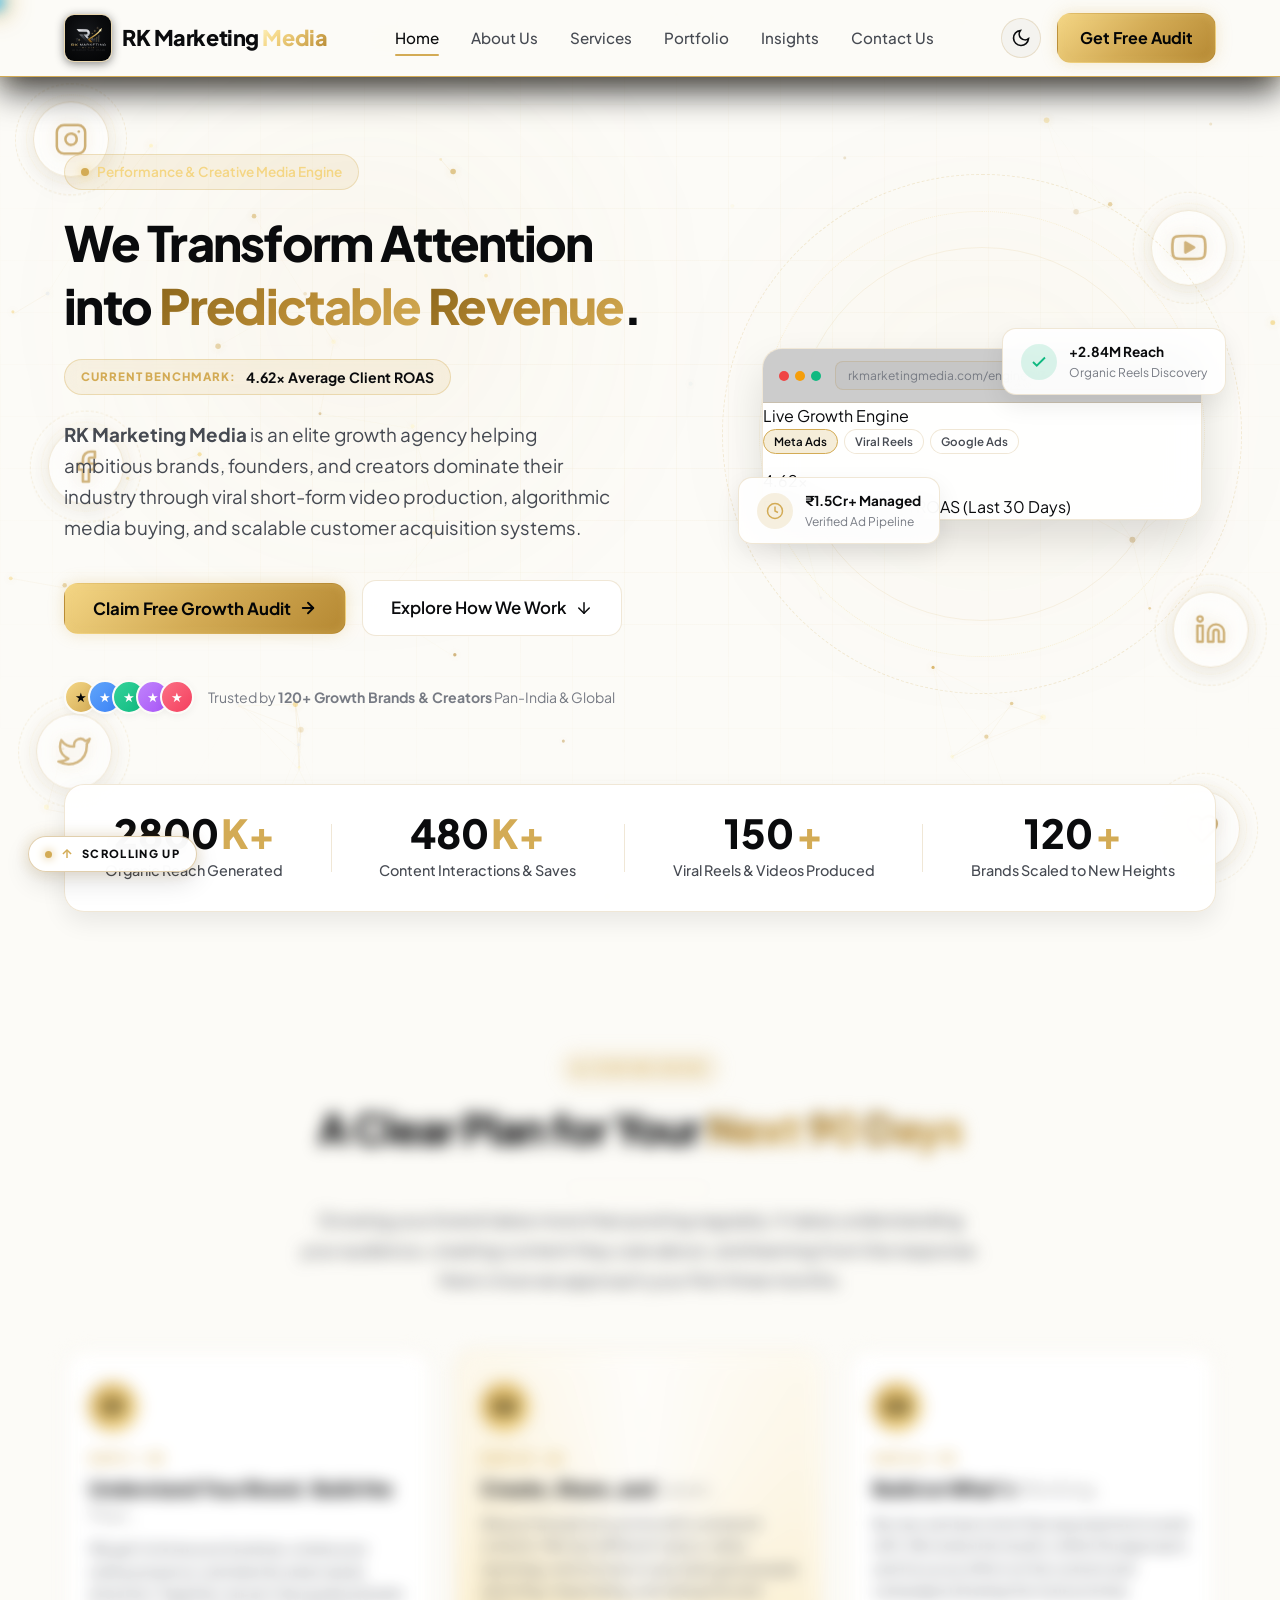
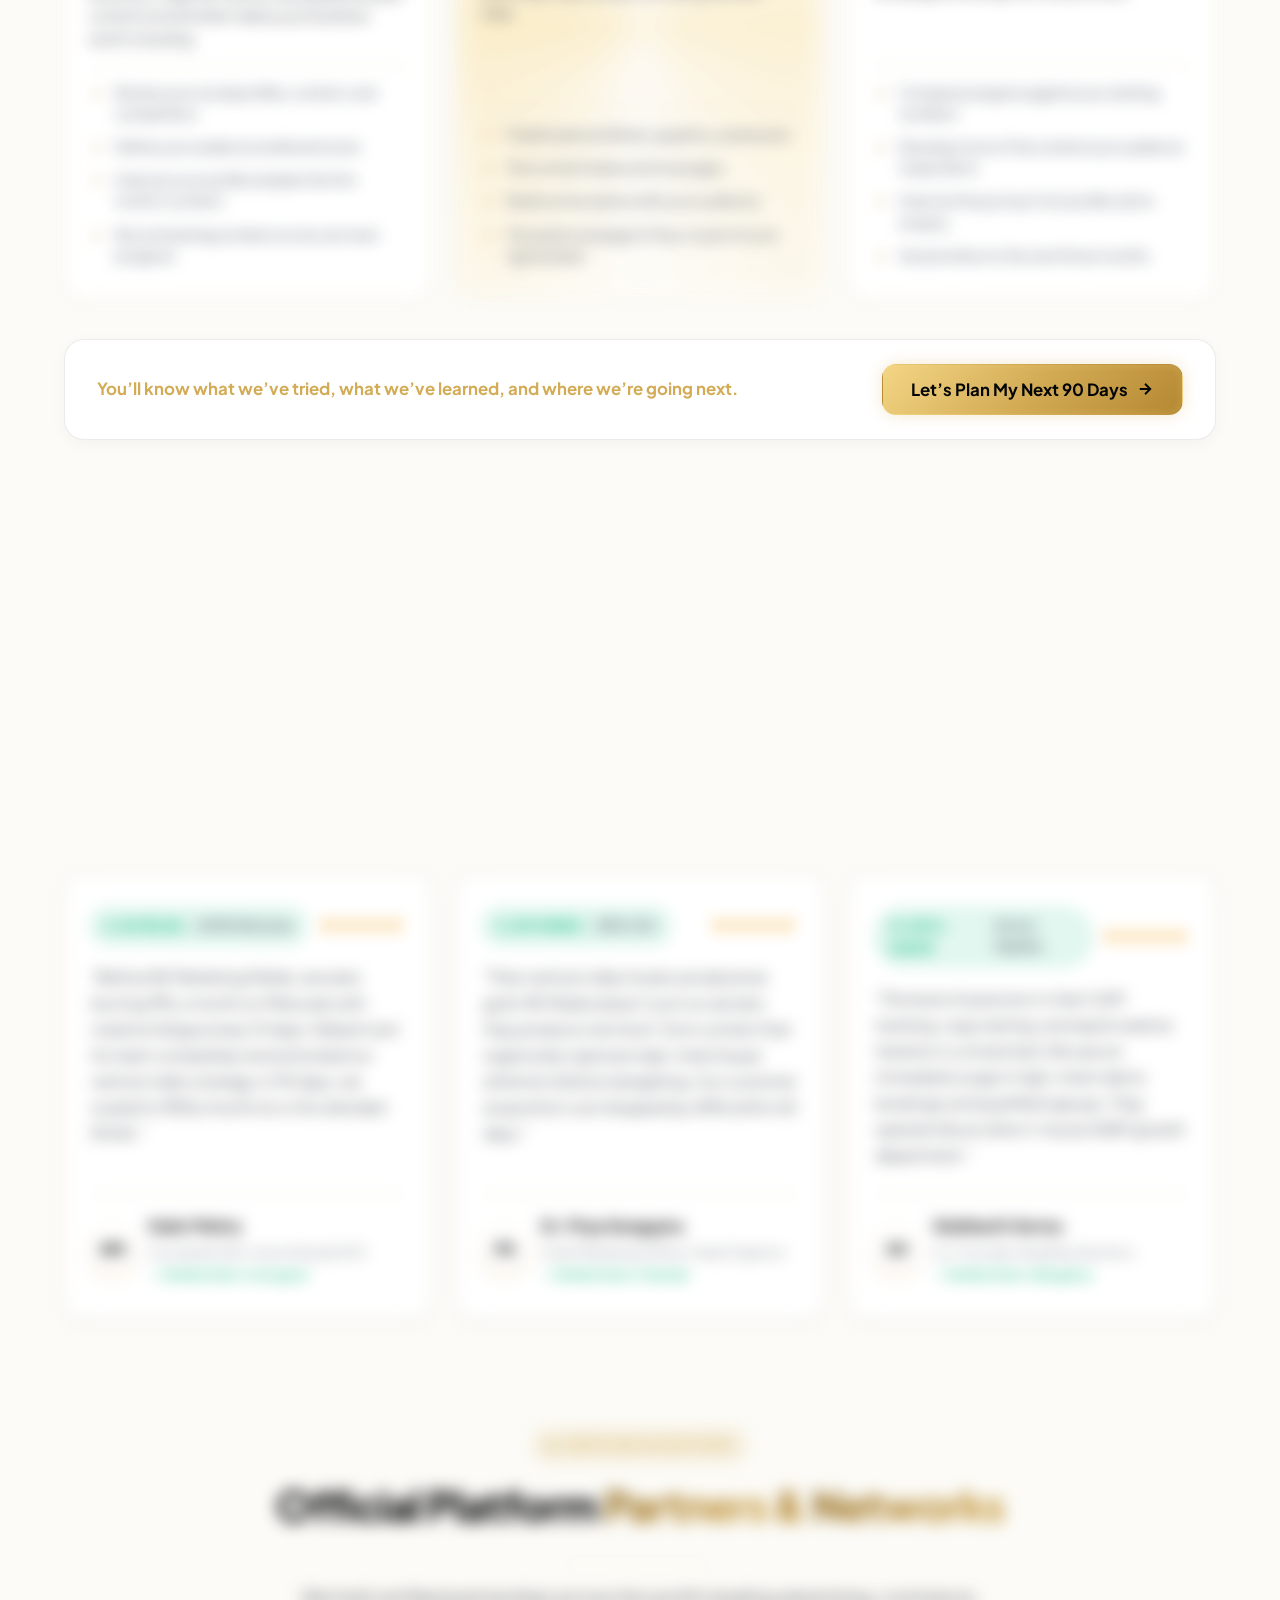
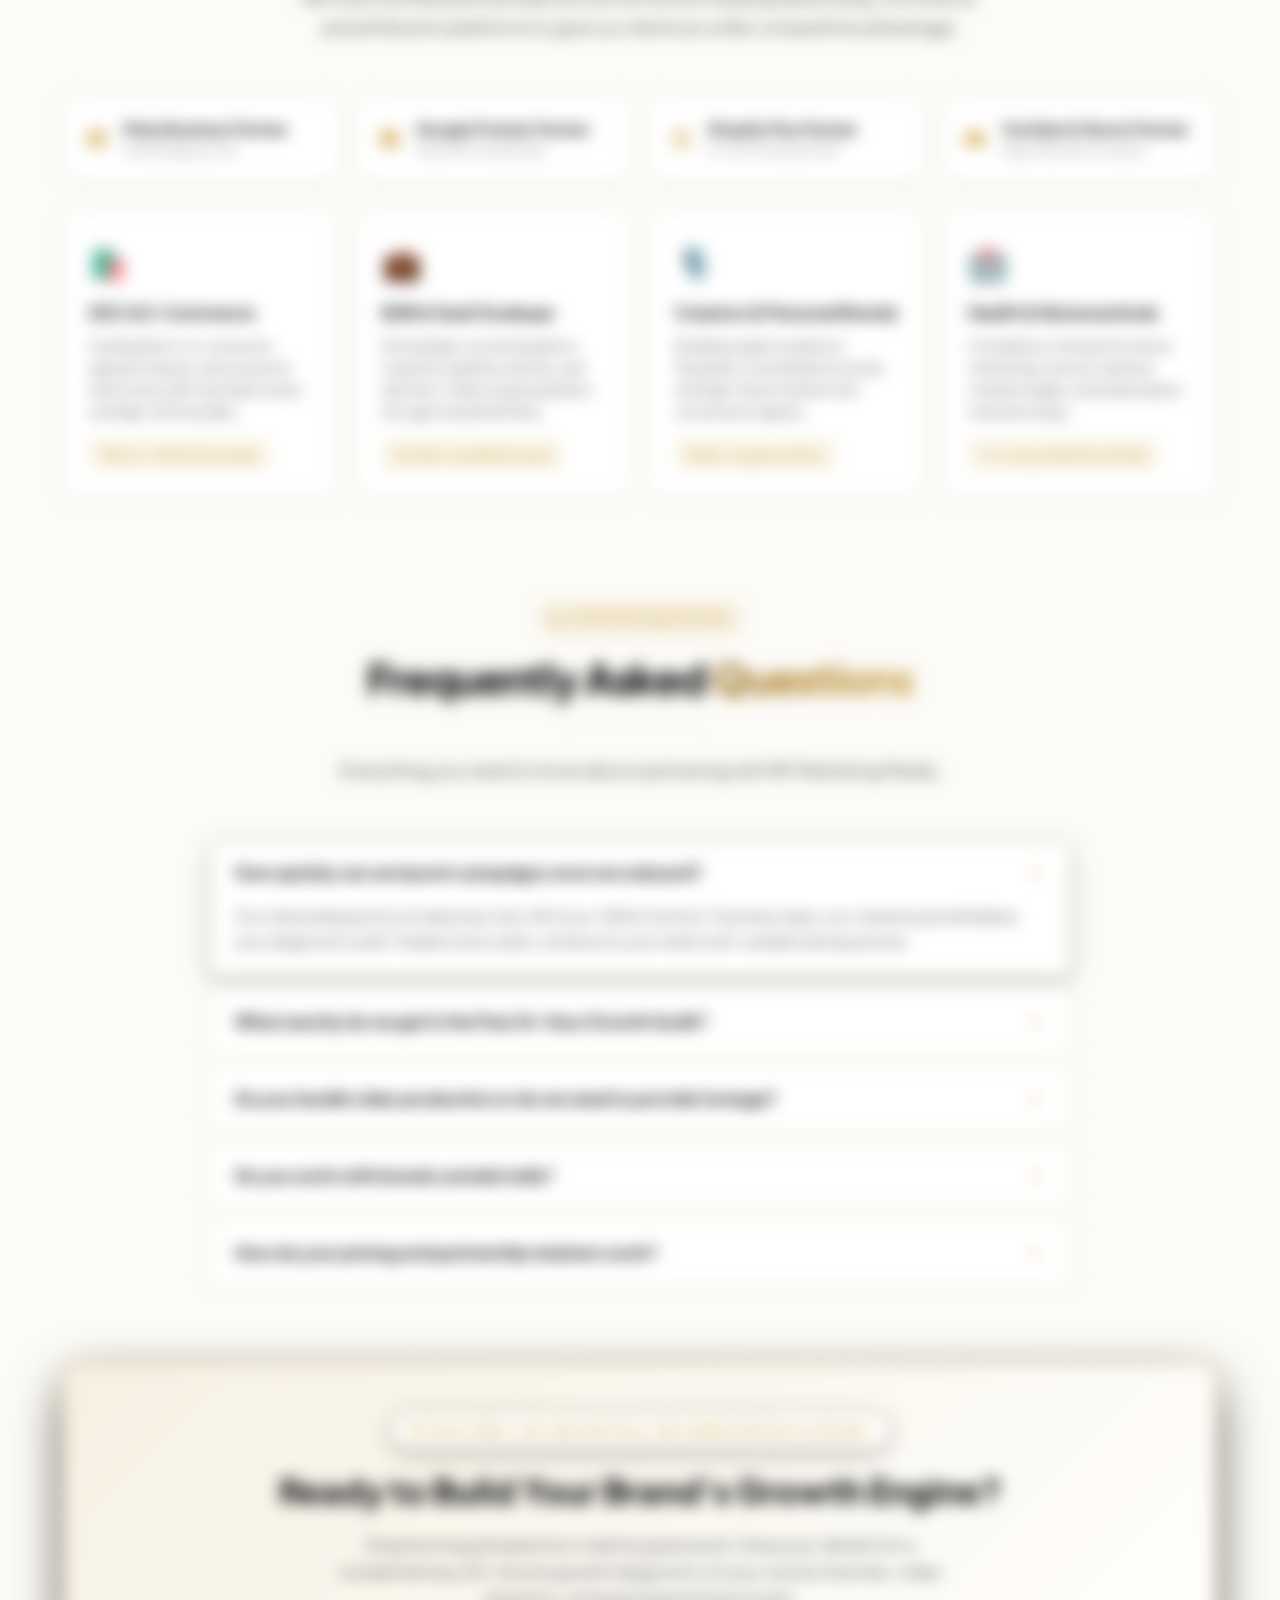
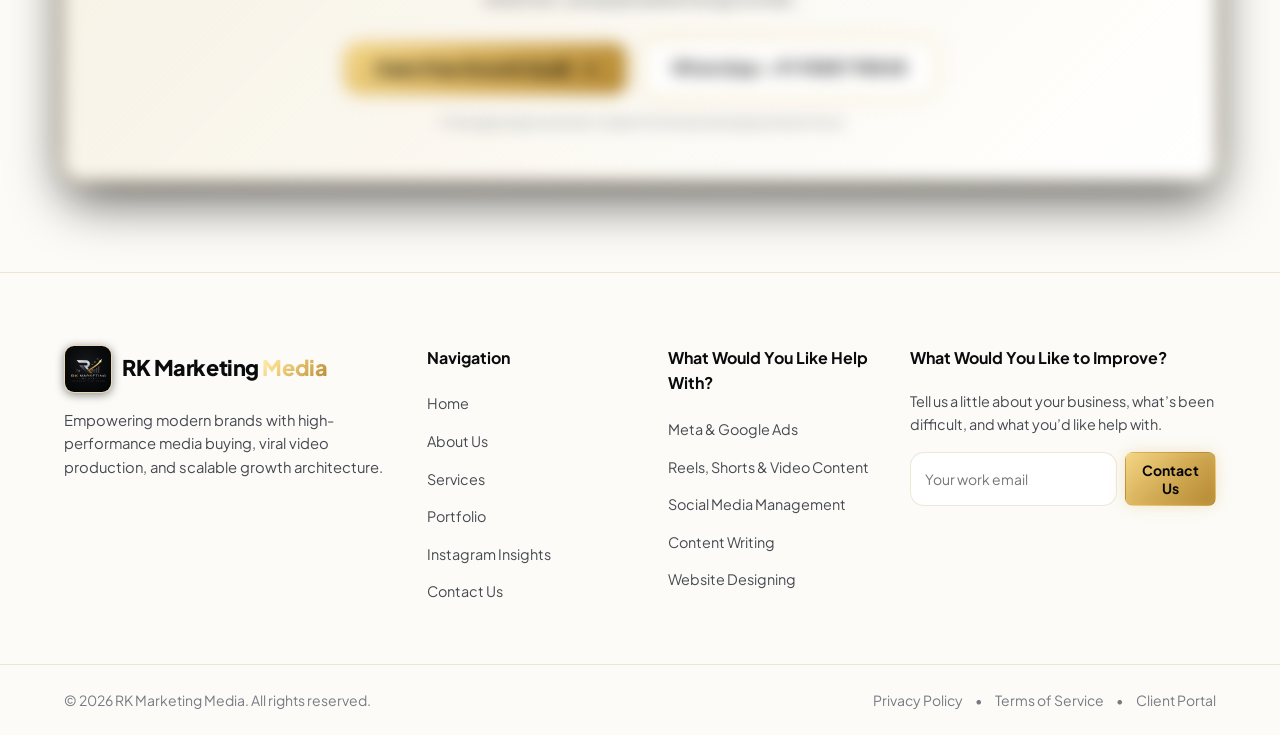
==== index.html @ 3017982d "feat(animations): integrate signature animation styles inspired by oryzo.ai (magnetic spotlight, hal" ====
<!DOCTYPE html>
<html lang="en" data-theme="dark">
<head>
  <meta charset="UTF-8">
  <meta name="viewport" content="width=device-width, initial-scale=1.0">
  <meta name="description" content="RK Marketing Media - Premier digital marketing and creative media agency specializing in performance marketing, viral short-form video production, content writing, and high-converting funnels.">
  <title>RK Marketing Media | Turning Attention into Scalable Business</title>
  <link rel="preconnect" href="https://fonts.googleapis.com">
  <link rel="preconnect" href="https://fonts.gstatic.com" crossorigin>
  <link href="https://fonts.googleapis.com/css2?family=Plus+Jakarta+Sans:wght@300;400;500;600;700;800;900&display=swap" rel="stylesheet">
  <link rel="stylesheet" href="styles.css?v=6.0">
</head>
<body>
  <!-- Interactive Futuristic Background Canvas -->
  <canvas id="futuristicBgCanvas" class="futuristic-bg-canvas" aria-hidden="true"></canvas>

  <!-- Futuristic Holographic Social Media Orbs (Float with Cursor Movement) -->
  <div class="floating-social-bg" id="floatingSocialBg" aria-hidden="true">
    <div class="futuristic-social-card card-instagram" title="Instagram">
      <div class="social-hud-ring"></div>
      <div class="social-icon-wrapper">
        <svg width="34" height="34" viewBox="0 0 24 24" fill="none" stroke="currentColor" stroke-width="1.8" stroke-linecap="round" stroke-linejoin="round">
          <rect x="2" y="2" width="20" height="20" rx="5" ry="5"></rect>
          <path d="M16 11.37A4 4 0 1 1 12.63 8 4 4 0 0 1 16 11.37z"></path>
          <line x1="17.5" y1="6.5" x2="17.51" y2="6.5"></line>
        </svg>
      </div>
    </div>
    <div class="futuristic-social-card card-youtube" title="YouTube">
      <div class="social-hud-ring"></div>
      <div class="social-icon-wrapper">
        <svg width="36" height="36" viewBox="0 0 24 24" fill="none" stroke="currentColor" stroke-width="1.8" stroke-linecap="round" stroke-linejoin="round">
          <path d="M22.54 6.42a2.78 2.78 0 0 0-1.94-2C18.88 4 12 4 12 4s-6.88 0-8.6.46a2.78 2.78 0 0 0-1.94 2A29 29 0 0 0 1 11.75a29 29 0 0 0 .46 5.33A2.78 2.78 0 0 0 3.4 19c1.72.46 8.6.46 8.6.46s6.88 0 8.6-.46a2.78 2.78 0 0 0 1.94-2 29 29 0 0 0 .46-5.25 29 29 0 0 0-.46-5.33z"></path>
          <polygon points="9.75 15.02 15.5 11.75 9.75 8.48 9.75 15.02" fill="currentColor"></polygon>
        </svg>
      </div>
    </div>
    <div class="futuristic-social-card card-linkedin" title="LinkedIn">
      <div class="social-hud-ring"></div>
      <div class="social-icon-wrapper">
        <svg width="32" height="32" viewBox="0 0 24 24" fill="none" stroke="currentColor" stroke-width="1.8" stroke-linecap="round" stroke-linejoin="round">
          <path d="M16 8a6 6 0 0 1 6 6v7h-4v-7a2 2 0 0 0-2-2 2 2 0 0 0-2 2v7h-4v-7a6 6 0 0 1 6-6z"></path>
          <rect x="2" y="9" width="4" height="12"></rect>
          <circle cx="4" cy="4" r="2"></circle>
        </svg>
      </div>
    </div>
    <div class="futuristic-social-card card-facebook" title="Facebook">
      <div class="social-hud-ring"></div>
      <div class="social-icon-wrapper">
        <svg width="36" height="36" viewBox="0 0 24 24" fill="none" stroke="currentColor" stroke-width="1.8" stroke-linecap="round" stroke-linejoin="round">
          <path d="M18 2h-3a5 5 0 0 0-5 5v3H7v4h3v8h4v-8h3l1-4h-4V7a1 1 0 0 1 1-1h3z"></path>
        </svg>
      </div>
    </div>
    <div class="futuristic-social-card card-twitter" title="Twitter">
      <div class="social-hud-ring"></div>
      <div class="social-icon-wrapper">
        <svg width="34" height="34" viewBox="0 0 24 24" fill="none" stroke="currentColor" stroke-width="1.8" stroke-linecap="round" stroke-linejoin="round">
          <path d="M23 3a10.9 10.9 0 0 1-3.14 1.53 4.48 4.48 0 0 0-7.86 3v1A10.66 10.66 0 0 1 3 4s-4 9 5 13a11.64 11.64 0 0 1-7 2c9 5 20 0 20-11.5a4.5 4.5 0 0 0-.08-.83A7.72 7.72 0 0 0 23 3z"></path>
        </svg>
      </div>
    </div>
    <div class="futuristic-social-card card-viral" title="Viral Engagement">
      <div class="social-hud-ring"></div>
      <div class="social-icon-wrapper">
        <svg width="34" height="34" viewBox="0 0 24 24" fill="none" stroke="currentColor" stroke-width="1.8" stroke-linecap="round" stroke-linejoin="round">
          <path d="M20.84 4.61a5.5 5.5 0 0 0-7.78 0L12 5.67l-1.06-1.06a5.5 5.5 0 0 0-7.78 7.78l1.06 1.06L12 21.23l7.78-7.78 1.06-1.06a5.5 5.5 0 0 0 0-7.78z"></path>
        </svg>
      </div>
    </div>
  </div>

  <!-- Navigation Bar -->
  <header class="navbar-header" id="navbar">
    <div class="container nav-container">
      <a href="index.html" class="brand-logo" aria-label="RK Marketing Media Home">
        <img src="logo.svg" alt="RK Marketing Media Logo" class="brand-logo-img">
        <span class="logo-text">RK Marketing <span class="gradient-text">Media</span></span>
      </a>

      <nav class="nav-links" id="navLinks" aria-label="Main Navigation">
        <a href="index.html" class="nav-link active" aria-current="page">Home</a>
        <a href="about.html" class="nav-link">About Us</a>
        <a href="services.html" class="nav-link">Services</a>
        <a href="portfolio.html" class="nav-link">Portfolio</a>
        <a href="insights.html" class="nav-link">Insights</a>
        <a href="contact.html" class="nav-link">Contact Us</a>
      </nav>

      <div class="nav-actions">
        <!-- Theme Toggle -->
        <button class="theme-toggle" id="themeToggle" aria-label="Toggle light and dark theme">
          <svg class="sun-icon" width="20" height="20" viewBox="0 0 24 24" fill="none" stroke="currentColor" stroke-width="2">
            <circle cx="12" cy="12" r="5"></circle>
            <line x1="12" y1="1" x2="12" y2="3"></line>
            <line x1="12" y1="21" x2="12" y2="23"></line>
            <line x1="4.22" y1="4.22" x2="5.64" y2="5.64"></line>
            <line x1="18.36" y1="18.36" x2="19.78" y2="19.78"></line>
            <line x1="1" y1="12" x2="3" y2="12"></line>
            <line x1="21" y1="12" x2="23" y2="12"></line>
            <line x1="4.22" y1="19.78" x2="5.64" y2="18.36"></line>
            <line x1="18.36" y1="5.64" x2="19.78" y2="4.22"></line>
          </svg>
          <svg class="moon-icon" width="20" height="20" viewBox="0 0 24 24" fill="none" stroke="currentColor" stroke-width="2">
            <path d="M21 12.79A9 9 0 1 1 11.21 3 7 7 0 0 0 21 12.79z"></path>
          </svg>
        </button>

        <a href="contact.html" class="btn btn-primary nav-cta" id="headerAuditBtn">Get Free Audit</a>

        <!-- Mobile Hamburger -->
        <button class="hamburger" id="hamburgerBtn" aria-label="Toggle navigation menu" aria-expanded="false">
          <span class="bar"></span>
          <span class="bar"></span>
          <span class="bar"></span>
        </button>
      </div>
    </div>
  </header>

  <!-- Mobile Drawer Menu -->
  <div class="mobile-drawer" id="mobileDrawer" aria-hidden="true">
    <div class="drawer-content">
      <nav class="drawer-nav">
        <a href="index.html" class="drawer-link active" aria-current="page">Home</a>
        <a href="about.html" class="drawer-link">About Us</a>
        <a href="services.html" class="drawer-link">Services</a>
        <a href="portfolio.html" class="drawer-link">Portfolio</a>
        <a href="insights.html" class="drawer-link">Insights</a>
        <a href="contact.html" class="drawer-link">Contact Us</a>
      </nav>
      <div class="drawer-footer">
        <a href="contact.html" class="btn btn-primary btn-full drawer-cta" id="drawerAuditBtn">Get Free Audit</a>
      </div>
    </div>
  </div>

  <main>
    <!-- HERO SECTION -->
    <section class="section hero-section" id="hero">
      <div class="cyber-grid-overlay" aria-hidden="true"></div>
      <div class="hero-bg-glow glow-1"></div>
      <div class="hero-bg-glow glow-2"></div>
      <div class="container hero-container">
        <div class="hero-content">
          <div class="badge hero-badge">
            <span class="badge-dot"></span>
            Performance & Creative Media Engine
          </div>
          
          <h1 class="hero-title">
            We Transform Attention<br>into <span class="gradient-text">Predictable Revenue</span>.
          </h1>

          <!-- Live dynamic kinetic ticker -->
          <div class="hero-kinetic-ticker" aria-live="polite">
            <span class="ticker-label">CURRENT BENCHMARK:</span>
            <span class="ticker-text" id="heroTickerText">4.62x Average Client ROAS</span>
          </div>

          <p class="hero-subtitle">
            <strong>RK Marketing Media</strong> is an elite growth agency helping ambitious brands, founders, and creators dominate their industry through viral short-form video production, algorithmic media buying, and scalable customer acquisition systems.
          </p>
          
          <div class="hero-cta-group">
            <button type="button" class="btn btn-primary btn-lg" onclick="document.getElementById('headerAuditBtn').click()">
              Claim Free Growth Audit
              <svg width="18" height="18" viewBox="0 0 24 24" fill="none" stroke="currentColor" stroke-width="2.5" stroke-linecap="round" stroke-linejoin="round">
                <line x1="5" y1="12" x2="19" y2="12"></line>
                <polyline points="12 5 19 12 12 19"></polyline>
              </svg>
            </button>
            <a href="#howWeWork" class="btn btn-secondary btn-lg">
              Explore How We Work
              <svg width="18" height="18" viewBox="0 0 24 24" fill="none" stroke="currentColor" stroke-width="2" stroke-linecap="round" stroke-linejoin="round">
                <line x1="12" y1="5" x2="12" y2="19"></line>
                <polyline points="19 12 12 19 5 12"></polyline>
              </svg>
            </a>
          </div>

          <!-- Trust line -->
          <div class="trust-avatars">
            <div class="avatar-group">
              <span class="avatar-pill av-1">★</span>
              <span class="avatar-pill av-2">★</span>
              <span class="avatar-pill av-3">★</span>
              <span class="avatar-pill av-4">★</span>
              <span class="avatar-pill av-5">★</span>
            </div>
            <span class="trust-text">Trusted by <strong>120+ Growth Brands & Creators</strong> Pan-India & Global</span>
          </div>
        </div>

        <!-- Futuristic Interactive Cyber Card Mockup -->
        <div class="hero-visual">
          <div class="hero-hud-ring" aria-hidden="true"></div>
          <div class="hero-card-stack">
            <div class="dashboard-preview-card" id="heroDashboardCard">
              <div class="card-header-bar">
                <div class="window-controls">
                  <span class="dot dot-red"></span>
                  <span class="dot dot-yellow"></span>
                  <span class="dot dot-green"></span>
                </div>
                <div class="address-bar-mock">rkmarketingmedia.com/engine-v3</div>
              </div>

              <div class="card-metric-body">
                <div class="metric-top">
                  <span class="metric-tag" id="hudMetricTag">Live Growth Engine</span>
                  <span class="metric-live-dot" title="Live data active"></span>
                </div>

                <div class="hud-channel-toggles">
                  <button type="button" class="hud-tab-pill active" data-hud-channel="meta">Meta Ads</button>
                  <button type="button" class="hud-tab-pill" data-hud-channel="reels">Viral Reels</button>
                  <button type="button" class="hud-tab-pill" data-hud-channel="google">Google Ads</button>
                </div>

                <div class="metric-value-large" id="hudMetricValue">4.62x</div>
                <div class="metric-desc" id="hudMetricDesc">Blended Campaign ROAS (Last 30 Days)</div>

                <div class="metric-mini-chart">
                  <div class="chart-bar bar-1"></div>
                  <div class="chart-bar bar-2"></div>
                  <div class="chart-bar bar-3"></div>
                  <div class="chart-bar bar-4 active"></div>
                  <div class="chart-bar bar-5"></div>
                  <div class="chart-bar bar-6 active"></div>
                  <div class="chart-bar bar-7"></div>
                  <div class="chart-bar bar-8 active"></div>
                </div>
              </div>
            </div>

            <!-- Floating Badges -->
            <div class="floating-badge badge-top-right">
              <div class="icon-circle icon-green">
                <svg width="18" height="18" viewBox="0 0 24 24" fill="none" stroke="currentColor" stroke-width="2.5"><polyline points="20 6 9 17 4 12"></polyline></svg>
              </div>
              <div>
                <div class="f-title">+2.84M Reach</div>
                <div class="f-desc">Organic Reels Discovery</div>
              </div>
            </div>

            <div class="floating-badge badge-bottom-left">
              <div class="icon-circle icon-accent">
                <svg width="18" height="18" viewBox="0 0 24 24" fill="none" stroke="currentColor" stroke-width="2"><circle cx="12" cy="12" r="10"></circle><polyline points="12 6 12 12 16 14"></polyline></svg>
              </div>
              <div>
                <div class="f-title">₹1.5Cr+ Managed</div>
                <div class="f-desc">Verified Ad Pipeline</div>
              </div>
            </div>
          </div>
        </div>
      </div>

      <!-- Stats counter bar -->
      <div class="container stats-bar-container">
        <div class="stats-bar" id="statsBar">
          <div class="stat-item">
            <div class="stat-number-wrapper">
              <span class="stat-number" data-target="2800">0</span><span class="stat-symbol">K+</span>
            </div>
            <div class="stat-caption">Organic Reach Generated</div>
          </div>
          <div class="stat-divider"></div>
          <div class="stat-item">
            <div class="stat-number-wrapper">
              <span class="stat-number" data-target="480">0</span><span class="stat-symbol">K+</span>
            </div>
            <div class="stat-caption">Content Interactions & Saves</div>
          </div>
          <div class="stat-divider"></div>
          <div class="stat-item">
            <div class="stat-number-wrapper">
              <span class="stat-number" data-target="150">0</span><span class="stat-symbol">+</span>
            </div>
            <div class="stat-caption">Viral Reels & Videos Produced</div>
          </div>
          <div class="stat-divider"></div>
          <div class="stat-item">
            <div class="stat-number-wrapper">
              <span class="stat-number" data-target="120">0</span><span class="stat-symbol">+</span>
            </div>
            <div class="stat-caption">Brands Scaled to New Heights</div>
          </div>
        </div>
      </div>
    </section>

    <!-- SECTION 1: HOW WE GROW / HOW WE WORK (90-DAY GROWTH ROADMAP) -->
    <section class="section roadmap-section" id="howWeWork">
      <div class="container">
        <div class="section-header text-center">
          <span class="section-tag"><span class="oryzo-dot-pulse"></span>HOW WE GROW</span>
          <h2 class="section-title">A Clear Plan for Your <span class="gradient-text">Next 90 Days</span></h2>
          <div class="oryzo-dashline" style="max-width: 140px; margin: 16px auto;"></div>
          <p class="section-description">
            Growing your brand takes more than posting regularly. It takes understanding your audience, creating content they care about, and learning from the response. Here’s how we approach your first three months.
          </p>
        </div>

        <div class="roadmap-timeline">
          <!-- Step 1: Days 1–30 -->
          <div class="roadmap-step oryzo-glow-card">
            <div class="roadmap-node">
              <span class="node-num">01</span>
              <div class="node-pulse"></div>
            </div>
            <div class="roadmap-content">
              <span class="step-timing">Days 1 – 30</span>
              <h4>Understand Your Brand. Build the Plan.</h4>
              <p>We get to know your business, review your online presence, and identify what needs attention. Together, we set clear goals and plan content around what makes your business worth choosing.</p>
              <ul class="step-checklist">
                <li>
                  <svg class="check-icon" width="16" height="16" viewBox="0 0 24 24" fill="none" stroke="currentColor" stroke-width="2.5"><polyline points="20 6 9 17 4 12"></polyline></svg>
                  <span>Review your social profiles, content, and competitors</span>
                </li>
                <li>
                  <svg class="check-icon" width="16" height="16" viewBox="0 0 24 24" fill="none" stroke="currentColor" stroke-width="2.5"><polyline points="20 6 9 17 4 12"></polyline></svg>
                  <span>Define your audience and brand voice</span>
                </li>
                <li>
                  <svg class="check-icon" width="16" height="16" viewBox="0 0 24 24" fill="none" stroke="currentColor" stroke-width="2.5"><polyline points="20 6 9 17 4 12"></polyline></svg>
                  <span>Improve your profile and plan the first month’s content</span>
                </li>
                <li>
                  <svg class="check-icon" width="16" height="16" viewBox="0 0 24 24" fill="none" stroke="currentColor" stroke-width="2.5"><polyline points="20 6 9 17 4 12"></polyline></svg>
                  <span>Record starting numbers so we can track progress</span>
                </li>
              </ul>
            </div>
          </div>

          <!-- Step 2: Days 31–60 -->
          <div class="roadmap-step oryzo-glow-card oryzo-halo-glow">
            <div class="roadmap-node">
              <span class="node-num">02</span>
              <div class="node-pulse"></div>
            </div>
            <div class="roadmap-content">
              <span class="step-timing">Days 31 – 60</span>
              <h4>Create, Share, and Learn.</h4>
              <p>We put the plan into action with consistent content. We test different topics, video openings, and formats to see what gets people watching, responding, and taking the next step.</p>
              <ul class="step-checklist">
                <li>
                  <svg class="check-icon" width="16" height="16" viewBox="0 0 24 24" fill="none" stroke="currentColor" stroke-width="2.5"><polyline points="20 6 9 17 4 12"></polyline></svg>
                  <span>Publish planned Reels, graphics, and stories</span>
                </li>
                <li>
                  <svg class="check-icon" width="16" height="16" viewBox="0 0 24 24" fill="none" stroke="currentColor" stroke-width="2.5"><polyline points="20 6 9 17 4 12"></polyline></svg>
                  <span>Test content ideas and messages</span>
                </li>
                <li>
                  <svg class="check-icon" width="16" height="16" viewBox="0 0 24 24" fill="none" stroke="currentColor" stroke-width="2.5"><polyline points="20 6 9 17 4 12"></polyline></svg>
                  <span>Build conversations with your audience</span>
                </li>
                <li>
                  <svg class="check-icon" width="16" height="16" viewBox="0 0 24 24" fill="none" stroke="currentColor" stroke-width="2.5"><polyline points="20 6 9 17 4 12"></polyline></svg>
                  <span>Test paid campaigns if they’re part of your agreed plan</span>
                </li>
              </ul>
            </div>
          </div>

          <!-- Step 3: Days 61–90 -->
          <div class="roadmap-step oryzo-glow-card">
            <div class="roadmap-node">
              <span class="node-num">03</span>
              <div class="node-pulse"></div>
            </div>
            <div class="roadmap-content">
              <span class="step-timing">Days 61 – 90</span>
              <h4>Build on What’s Working.</h4>
              <p>By now, we have more than assumptions to work with. We review the results, refine the approach, and focus our effort on the content and campaigns showing the most promise.</p>
              <ul class="step-checklist">
                <li>
                  <svg class="check-icon" width="16" height="16" viewBox="0 0 24 24" fill="none" stroke="currentColor" stroke-width="2.5"><polyline points="20 6 9 17 4 12"></polyline></svg>
                  <span>Compare progress against your starting numbers</span>
                </li>
                <li>
                  <svg class="check-icon" width="16" height="16" viewBox="0 0 24 24" fill="none" stroke="currentColor" stroke-width="2.5"><polyline points="20 6 9 17 4 12"></polyline></svg>
                  <span>Develop more of the content your audience responds to</span>
                </li>
                <li>
                  <svg class="check-icon" width="16" height="16" viewBox="0 0 24 24" fill="none" stroke="currentColor" stroke-width="2.5"><polyline points="20 6 9 17 4 12"></polyline></svg>
                  <span>Improve the journey from profile visit to enquiry</span>
                </li>
                <li>
                  <svg class="check-icon" width="16" height="16" viewBox="0 0 24 24" fill="none" stroke="currentColor" stroke-width="2.5"><polyline points="20 6 9 17 4 12"></polyline></svg>
                  <span>Set priorities for the next three months</span>
                </li>
              </ul>
            </div>
          </div>
        </div>

        <!-- 90-Day Roadmap Summary & Action Footer -->
        <div class="roadmap-footer-banner">
          <p class="roadmap-promise-text">
            <strong>You’ll know what we’ve tried, what we’ve learned, and where we’re going next.</strong>
          </p>
          <div class="roadmap-action">
            <button type="button" class="btn btn-primary btn-lg" onclick="document.getElementById('headerAuditBtn').click()">
              Let’s Plan My Next 90 Days
              <svg width="18" height="18" viewBox="0 0 24 24" fill="none" stroke="currentColor" stroke-width="2.5"><line x1="5" y1="12" x2="19" y2="12"></line><polyline points="12 5 19 12 12 19"></polyline></svg>
            </button>
          </div>
        </div>
      </div>
    </section>

    <!-- SECTION 2: TESTIMONIALS & CLIENT CASE RESULTS -->
    <section class="section testimonials-section" id="testimonials">
      <div class="container">
        <div class="section-header text-center">
          <span class="section-tag"><span class="oryzo-dot-pulse"></span>VERIFIED RESULTS</span>
          <h2 class="section-title">What Founders Say About<br><span class="gradient-text title-line-break" style="display: block;">RK Marketing Media</span></h2>
          <div class="oryzo-dashline" style="max-width: 140px; margin: 16px auto;"></div>
          <p class="section-description">
            Real founders, real metrics, and exponential growth. Here is how our creative and media buying strategy transformed brands into market leaders.
          </p>
        </div>

        <div class="testimonials-grid">
          <!-- Testimonial 1 -->
          <div class="testimonial-card">
            <div class="testimonial-top">
              <div class="testimonial-metric-badge">
                <span class="metric-highlight">4.8x ROAS</span>
                <span class="metric-context">+340% Revenue</span>
              </div>
              <div class="testimonial-stars" aria-label="5 out of 5 stars">
                ★★★★★
              </div>
            </div>
            <blockquote class="testimonial-quote">
              "Before RK Marketing Media, we were burning ₹3L a month on Meta ads with creative fatigue every 10 days. Rakesh and his team completely revolutionized our vertical video strategy. In 90 days, we scaled to ₹28L/month at a 4.8x blended ROAS."
            </blockquote>
            <div class="testimonial-author">
              <div class="author-avatar-badge">KM</div>
              <div class="author-info">
                <h4 class="author-name">Kabir Mehra</h4>
                <p class="author-role">Founder & CEO, Aura Lifestyle D2C</p>
                <span class="verified-client-tag">✓ Verified Client • Gurugram</span>
              </div>
            </div>
          </div>

          <!-- Testimonial 2 -->
          <div class="testimonial-card">
            <div class="testimonial-top">
              <div class="testimonial-metric-badge">
                <span class="metric-highlight">3.2M Views</span>
                <span class="metric-context">-48% CAC</span>
              </div>
              <div class="testimonial-stars" aria-label="5 out of 5 stars">
                ★★★★★
              </div>
            </div>
            <blockquote class="testimonial-quote">
              "Their vertical video hooks are absolute gold. RK Media doesn't just run ad sets; they produce viral short-form content that organically captures high-intent buyer attention before retargeting. Our customer acquisition cost dropped by 48% within 60 days."
            </blockquote>
            <div class="testimonial-author">
              <div class="author-avatar-badge">PS</div>
              <div class="author-info">
                <h4 class="author-name">Dr. Priya Sengupta</h4>
                <p class="author-role">Chief Marketing Officer, Veda Organics</p>
                <span class="verified-client-tag">✓ Verified Client • Mumbai</span>
              </div>
            </div>
          </div>

          <!-- Testimonial 3 -->
          <div class="testimonial-card">
            <div class="testimonial-top">
              <div class="testimonial-metric-badge">
                <span class="metric-highlight">12,400+ Leads</span>
                <span class="metric-context">₹1.8 Cr Pipeline</span>
              </div>
              <div class="testimonial-stars" aria-label="5 out of 5 stars">
                ★★★★★
              </div>
            </div>
            <blockquote class="testimonial-quote">
              "The level of precision in their CAPI tracking, copy testing, and rapid creative iteration is unmatched. We saw an immediate surge in high-intent demo bookings and qualified signups. They operate like an elite in-house SWAT growth department."
            </blockquote>
            <div class="testimonial-author">
              <div class="author-avatar-badge">SV</div>
              <div class="author-info">
                <h4 class="author-name">Siddharth Verma</h4>
                <p class="author-role">Co-Founder, NexaPay Solutions</p>
                <span class="verified-client-tag">✓ Verified Client • Bengaluru</span>
              </div>
            </div>
          </div>
        </div>
      </div>
    </section>

    <!-- SECTION 3: PARTNERS & ECOSYSTEM INTEGRATIONS -->
    <section class="section partners-section" id="partners">
      <div class="container">
        <div class="section-header text-center">
          <span class="section-tag"><span class="oryzo-dot-pulse"></span>CERTIFIED ECOSYSTEM</span>
          <h2 class="section-title">Official Platform <span class="gradient-text">Partners & Networks</span></h2>
          <div class="oryzo-dashline" style="max-width: 140px; margin: 16px auto;"></div>
          <p class="section-description">
            We hold certified partnerships across the world's leading advertising, commerce, and attribution platforms to give our clients an unfair competitive advantage.
          </p>
        </div>

        <!-- Official Platform Badges Row -->
        <div class="partners-platforms-row">
          <div class="platform-badge">
            <div class="platform-badge-icon">
              <svg width="24" height="24" viewBox="0 0 24 24" fill="currentColor">
                <path d="M12 2C6.477 2 2 6.477 2 12c0 4.991 3.657 9.128 8.438 9.879V14.89h-2.54V12h2.54V9.797c0-2.506 1.492-3.89 3.777-3.89 1.094 0 2.238.195 2.238.195v2.46h-1.26c-1.243 0-1.63.771-1.63 1.562V12h2.773l-.443 2.89h-2.33v6.989C18.343 21.129 22 16.99 22 12c0-5.523-4.477-10-10-10z"/>
              </svg>
            </div>
            <div class="platform-badge-text">
              <span class="platform-name">Meta Business Partner</span>
              <span class="platform-status">Verified Agency Tier</span>
            </div>
          </div>

          <div class="platform-badge">
            <div class="platform-badge-icon">
              <svg width="24" height="24" viewBox="0 0 24 24" fill="currentColor">
                <path d="M12 2a10 10 0 1 0 10 10A10 10 0 0 0 12 2zm1 14.93V18h-2v-1.07A6 6 0 0 1 7 11h2a4 4 0 1 0 4-4V5a6 6 0 0 1 0 11.93z"/>
              </svg>
            </div>
            <div class="platform-badge-text">
              <span class="platform-name">Google Premier Partner</span>
              <span class="platform-status">Search & YouTube Ads</span>
            </div>
          </div>

          <div class="platform-badge">
            <div class="platform-badge-icon">
              <svg width="24" height="24" viewBox="0 0 24 24" fill="currentColor">
                <path d="M4 4h16v16H4V4zm2 4v8h12V8H6z"/>
              </svg>
            </div>
            <div class="platform-badge-text">
              <span class="platform-name">Shopify Plus Partner</span>
              <span class="platform-status">E-Com Funnels & CRO</span>
            </div>
          </div>

          <div class="platform-badge">
            <div class="platform-badge-icon">
              <svg width="24" height="24" viewBox="0 0 24 24" fill="currentColor">
                <path d="M21.58 7.19c-.23-.86-.91-1.54-1.77-1.77C18.25 5 12 5 12 5s-6.25 0-7.81.42c-.86.23-1.54.91-1.77 1.77C2 8.75 2 12 2 12s0 3.25.42 4.81c.23.86.91 1.54 1.77 1.77C5.75 19 12 19 12 19s6.25 0 7.81-.42c.86-.23 1.54-.91 1.77-1.77C22 15.25 22 12 22 12s0-3.25-.42-4.81zM10 15V9l5.2 3-5.2 3z"/>
              </svg>
            </div>
            <div class="platform-badge-text">
              <span class="platform-name">YouTube & Shorts Partner</span>
              <span class="platform-status">High-Retention Creative</span>
            </div>
          </div>
        </div>

        <!-- Partner Category / Client Sector Cards Grid -->
        <div class="partners-grid">
          <div class="partner-card">
            <div class="partner-card-icon">🛍️</div>
            <h4>D2C & E-Commerce</h4>
            <p>Scaling direct-to-consumer apparel, beauty, and consumer electronics with viral video hooks and high-AOV bundles.</p>
            <span class="partner-card-stat">₹45 Cr+ GMV Generated</span>
          </div>

          <div class="partner-card">
            <div class="partner-card-icon">💼</div>
            <h4>B2B & SaaS Scaleups</h4>
            <p>Driving high-converting demo requests, pipeline velocity, and decision-maker lead acquisition through LinkedIn & Meta.</p>
            <span class="partner-card-stat">35,000+ Qualified Leads</span>
          </div>

          <div class="partner-card">
            <div class="partner-card-icon">🎙️</div>
            <h4>Creators & Personal Brands</h4>
            <p>Building organic audience flywheels, monetization funnels, and high-ticket mastermind conversion engines.</p>
            <span class="partner-card-stat">150M+ Organic Views</span>
          </div>

          <div class="partner-card">
            <div class="partner-card-icon">🏥</div>
            <h4>Health & Nutraceuticals</h4>
            <p>Compliance-first performance marketing, science-backed creative angles, and subscription retention loops.</p>
            <span class="partner-card-stat">4.2x Avg. Retention ROAS</span>
          </div>
        </div>
      </div>
    </section>

    <!-- SECTION 4: FREQUENTLY ASKED QUESTIONS (F&Q) -->
    <section class="section faq-section" id="faq">
      <div class="container faq-container">
        <div class="section-header text-center">
          <span class="section-tag"><span class="oryzo-dot-pulse"></span>COMMON QUESTIONS</span>
          <h2 class="section-title">Frequently Asked <span class="gradient-text">Questions</span></h2>
          <div class="oryzo-dashline" style="max-width: 140px; margin: 16px auto;"></div>
          <p class="section-description">
            Everything you need to know about partnering with RK Marketing Media.
          </p>
        </div>

        <div class="faq-accordion" id="faqAccordion">
          <!-- FAQ 1 -->
          <div class="faq-item active">
            <button class="faq-question" type="button" aria-expanded="true" aria-controls="faqAns1" id="faqBtn1">
              <span>How quickly can we launch campaigns once we onboard?</span>
              <svg class="faq-icon" width="20" height="20" viewBox="0 0 24 24" fill="none" stroke="currentColor" stroke-width="2.5"><polyline points="6 9 12 15 18 9"></polyline></svg>
            </button>
            <div class="faq-answer" id="faqAns1" role="region" aria-labelledby="faqBtn1">
              <div class="faq-answer-inner">
                Our onboarding protocol takes less than 48 hours. Within the first 7 business days, our creative pod will deliver your diagnostic audit, finalize hook scripts, and launch your initial multi-variable testing ad sets.
              </div>
            </div>
          </div>

          <!-- FAQ 2 -->
          <div class="faq-item">
            <button class="faq-question" type="button" aria-expanded="false" aria-controls="faqAns2" id="faqBtn2">
              <span>What exactly do we get in the Free 24-Hour Growth Audit?</span>
              <svg class="faq-icon" width="20" height="20" viewBox="0 0 24 24" fill="none" stroke="currentColor" stroke-width="2.5"><polyline points="6 9 12 15 18 9"></polyline></svg>
            </button>
            <div class="faq-answer" id="faqAns2" role="region" aria-labelledby="faqBtn2" hidden>
              <div class="faq-answer-inner">
                You receive a bespoke, screen-recorded video walkthrough and executive summary detailing your current video retention drop-offs, ad spend inefficiencies, and a 3-step actionable roadmap to increase ROAS. It is 100% complimentary with zero sales pressure.
              </div>
            </div>
          </div>

          <!-- FAQ 3 -->
          <div class="faq-item">
            <button class="faq-question" type="button" aria-expanded="false" aria-controls="faqAns3" id="faqBtn3">
              <span>Do you handle video production or do we need to provide footage?</span>
              <svg class="faq-icon" width="20" height="20" viewBox="0 0 24 24" fill="none" stroke="currentColor" stroke-width="2.5"><polyline points="6 9 12 15 18 9"></polyline></svg>
            </button>
            <div class="faq-answer" id="faqAns3" role="region" aria-labelledby="faqBtn3" hidden>
              <div class="faq-answer-inner">
                We support both models. If you have raw footage or shoot in-house, we provide scripts and master the editing with kinetic sound and typography. Alternatively, our in-house studio can manage the end-to-end creative production from scripting to filming.
              </div>
            </div>
          </div>

          <!-- FAQ 4 -->
          <div class="faq-item">
            <button class="faq-question" type="button" aria-expanded="false" aria-controls="faqAns4" id="faqBtn4">
              <span>Do you work with brands outside India?</span>
              <svg class="faq-icon" width="20" height="20" viewBox="0 0 24 24" fill="none" stroke="currentColor" stroke-width="2.5"><polyline points="6 9 12 15 18 9"></polyline></svg>
            </button>
            <div class="faq-answer" id="faqAns4" role="region" aria-labelledby="faqBtn4" hidden>
              <div class="faq-answer-inner">
                Yes. While headquartered in Gurugram, India, we currently manage campaigns and video production for partner brands in Dubai (UAE), the United States, and the UK, operating across multiple currencies and time zones.
              </div>
            </div>
          </div>

          <!-- FAQ 5 -->
          <div class="faq-item">
            <button class="faq-question" type="button" aria-expanded="false" aria-controls="faqAns5" id="faqBtn5">
              <span>How do your pricing and partnership retainers work?</span>
              <svg class="faq-icon" width="20" height="20" viewBox="0 0 24 24" fill="none" stroke="currentColor" stroke-width="2.5"><polyline points="6 9 12 15 18 9"></polyline></svg>
            </button>
            <div class="faq-answer" id="faqAns5" role="region" aria-labelledby="faqBtn5" hidden>
              <div class="faq-answer-inner">
                We offer transparent monthly growth retainers tailored to your specific scale, with optional performance-aligned incentives linked directly to revenue milestones. There are no lock-in contracts; our partnerships thrive on proven results.
              </div>
            </div>
          </div>
        </div>
      </div>
    </section>


    <!-- SECTION 5: HIGH-CONVERTING CLOSING CALL TO ACTION -->
    <section class="section cta-section" style="padding-top: 30px; padding-bottom: 90px;">
      <div class="container">
        <div class="subpage-cta-banner cyber-cta-box" style="margin: 0;">
          <div class="page-hero-badge" style="margin-bottom: 16px;">
            <span class="badge-dot"></span>
            100% Free • No Obligation • Delivered Within 24 Hours
          </div>
          <h2 class="subpage-cta-title">Ready to Build Your Brand's Growth Engine?</h2>
          <p class="subpage-cta-desc">
            Stop burning ad spend on creative guesswork. Drop your details for a complimentary 20-minute growth diagnostic of your social channels, video retention, and paid advertising funnels.
          </p>
          <div class="subpage-cta-actions">
            <button type="button" class="btn btn-primary btn-lg" onclick="document.getElementById('headerAuditBtn').click()">
              Claim Free Growth Audit
              <svg width="18" height="18" viewBox="0 0 24 24" fill="none" stroke="currentColor" stroke-width="2.5"><line x1="5" y1="12" x2="19" y2="12"></line><polyline points="12 5 19 12 12 19"></polyline></svg>
            </button>
            <a href="https://wa.me/919588798848" target="_blank" rel="noopener noreferrer" class="btn btn-secondary btn-lg">
              WhatsApp: +91 95887 98848
            </a>
          </div>
          <p class="cta-trust-note">⚡ Average response time: Under 15 minutes during business hours</p>
        </div>
      </div>
    </section>
  </main>

  <!-- Free Growth Audit Modal Popup -->
  <div class="modal-backdrop audit-modal-backdrop" id="auditModal" aria-hidden="true" role="dialog" aria-labelledby="auditModalTitle">
    <div class="modal-card audit-modal-card">
      <button class="modal-close-btn" id="auditModalCloseBtn" aria-label="Close Audit Modal">
        <svg width="22" height="22" viewBox="0 0 24 24" fill="none" stroke="currentColor" stroke-width="2"><line x1="18" y1="6" x2="6" y2="18"></line><line x1="6" y1="6" x2="18" y2="18"></line></svg>
      </button>

      <div class="audit-modal-header">
        <span class="modal-header-tag">100% Free • No Obligation</span>
        <h3 id="auditModalTitle" class="audit-modal-title">Get Your Free <span class="gradient-text">Growth Audit</span></h3>
        <p class="audit-modal-desc">
          Drop your details below. We'll analyze your current social media, reels & online presence, and send you a practical growth breakdown within 24 hours.
        </p>
      </div>

      <form id="auditModalForm" class="audit-form" novalidate>
        <div class="form-row">
          <div class="form-group">
            <label for="auditFullName">Your Full Name <span class="required">*</span></label>
            <input type="text" id="auditFullName" name="auditFullName" placeholder="e.g. Rahul Sharma" required>
            <span class="error-msg" id="auditNameError"></span>
          </div>
          <div class="form-group">
            <label for="auditEmail">Work / Personal Email <span class="required">*</span></label>
            <input type="email" id="auditEmail" name="auditEmail" placeholder="rahul@mybrand.com" required>
            <span class="error-msg" id="auditEmailError"></span>
          </div>
        </div>

        <div class="form-row">
          <div class="form-group">
            <label for="auditPhone">Phone / WhatsApp Number <span class="required">*</span></label>
            <input type="tel" id="auditPhone" name="auditPhone" placeholder="+91 95887 98848" required>
            <span class="error-msg" id="auditPhoneError"></span>
          </div>
          <div class="form-group">
            <label for="auditHandle">Website or Instagram Handle</label>
            <input type="text" id="auditHandle" name="auditHandle" placeholder="e.g. @brand_handle or website.com">
          </div>
        </div>

        <div class="form-group">
          <label for="auditService">Primary Growth Focus</label>
          <select id="auditService" name="auditService">
            <option value="reels">Viral Reels & Video Production</option>
            <option value="ads">Meta & Google Ads Scaling</option>
            <option value="social">Complete Social Media Management</option>
            <option value="content">Content Writing & Brand Copywriting</option>
            <option value="website">Website Designing & Landing Pages</option>
          </select>
        </div>

        <div class="form-group">
          <label for="auditNotes">What is your #1 goal or challenge right now?</label>
          <textarea id="auditNotes" name="auditNotes" rows="3" placeholder="e.g. Need more views, struggling with consistency, want higher conversion..."></textarea>
        </div>

        <div class="form-footer">
          <button type="submit" class="btn btn-primary btn-lg submit-btn" id="auditSubmitBtn">
            <span class="btn-text">Claim My Free Audit</span>
            <span class="spinner" aria-hidden="true"></span>
          </button>
          <p class="privacy-note">🔒 100% confidential. Zero spam guaranteed.</p>
        </div>
      </form>
    </div>
  </div>

  <!-- Toast Notification Container -->
  <div class="toast-container" id="toastContainer" aria-live="polite"></div>

  <!-- FOOTER -->
  <footer class="site-footer">
    <div class="container footer-container">
      <div class="footer-col footer-brand-col">
        <a href="index.html" class="brand-logo footer-logo">
          <img src="logo.svg" alt="RK Marketing Media Logo" class="brand-logo-img">
          <span class="logo-text">RK Marketing <span class="gradient-text">Media</span></span>
        </a>
        <p class="footer-tagline">
          Empowering modern brands with high-performance media buying, viral video production, and scalable growth architecture.
        </p>
      </div>

      <div class="footer-col">
        <h4 class="footer-heading">Navigation</h4>
        <ul class="footer-links">
          <li><a href="index.html">Home</a></li>
          <li><a href="about.html">About Us</a></li>
          <li><a href="services.html">Services</a></li>
          <li><a href="portfolio.html">Portfolio</a></li>
          <li><a href="insights.html">Instagram Insights</a></li>
          <li><a href="contact.html">Contact Us</a></li>
        </ul>
      </div>

      <div class="footer-col">
        <h4 class="footer-heading">What Would You Like Help With?</h4>
        <ul class="footer-links">
          <li><a href="services.html">Meta & Google Ads</a></li>
          <li><a href="services.html">Reels, Shorts & Video Content</a></li>
          <li><a href="services.html">Social Media Management</a></li>
          <li><a href="services.html">Content Writing</a></li>
          <li><a href="services.html">Website Designing</a></li>
        </ul>
      </div>

      <div class="footer-col footer-newsletter">
        <h4 class="footer-heading">What Would You Like to Improve?</h4>
        <p>Tell us a little about your business, what’s been difficult, and what you’d like help with.</p>
        <form class="newsletter-form" id="newsletterForm">
          <input type="email" placeholder="Your work email" required aria-label="Work email for newsletter">
          <button type="submit" class="btn btn-primary btn-sm">Contact Us</button>
        </form>
      </div>
    </div>

    <div class="footer-bottom">
      <div class="container footer-bottom-inner">
        <p>&copy; <span id="currentYear">2026</span> RK Marketing Media. All rights reserved.</p>
        <div class="footer-legal">
          <a href="#">Privacy Policy</a>
          <span class="sep">•</span>
          <a href="#">Terms of Service</a>
          <span class="sep">•</span>
          <a href="#">Client Portal</a>
        </div>
      </div>
    </div>
  </footer>

  <script src="script.js?v=6.0"></script>
</body>
</html>
---- styles.css ----
/* ==========================================================================
   RK Marketing Media - High-Converting Business Landing Page Stylesheet
   ========================================================================== */

/* --- CSS Variables & Theme Tokens --- */
:root {
  /* Brand Accents - Luxury Black & Gold Palette from Logo */
  --primary: #d3ab55;
  --primary-hover: #f4d685;
  --primary-glow: rgba(211, 171, 85, 0.35);
  --secondary: #e7c773;
  --secondary-glow: rgba(244, 214, 133, 0.25);
  --accent-gold: #d3ab55;
  --accent-gold-light: #fff5c5;
  --accent-gold-deep: #b58832;
  --accent-coral: #f43f5e;

  /* Dark Theme (Default - Rich Black & Charcoal from Logo) */
  --bg-main: #040506;
  --bg-secondary: #0a0b0d;
  --bg-card: rgba(18, 21, 26, 0.82);
  --bg-card-hover: rgba(26, 30, 38, 0.92);
  --bg-glass: rgba(255, 255, 255, 0.03);
  --border-color: rgba(211, 171, 85, 0.18);
  --border-hover: rgba(244, 214, 133, 0.55);

  --text-primary: #fbfcff;
  --text-secondary: #c6c8ce;
  --text-muted: #85888f;

  --nav-bg: rgba(4, 5, 6, 0.92);
  --input-bg: rgba(14, 16, 20, 0.95);

  --shadow-sm: 0 2px 8px rgba(0, 0, 0, 0.45);
  --shadow-md: 0 8px 24px rgba(0, 0, 0, 0.6);
  --shadow-lg: 0 16px 40px rgba(0, 0, 0, 0.75);

  /* Layout & Geometry */
  --radius-sm: 8px;
  --radius-md: 14px;
  --radius-lg: 20px;
  --radius-full: 9999px;
  --transition: all 0.25s cubic-bezier(0.16, 1, 0.3, 1);
  --font-family: 'Plus Jakarta Sans', system-ui, -apple-system, BlinkMacSystemFont, "Segoe UI", Roboto, sans-serif;
}

/* Light Theme Variables */
[data-theme="light"] {
  --bg-main: #fcfbf7;
  --bg-secondary: #f6f3eb;
  --bg-card: rgba(255, 255, 255, 0.92);
  --bg-card-hover: #ffffff;
  --bg-glass: rgba(0, 0, 0, 0.03);
  --border-color: rgba(181, 136, 50, 0.2);
  --border-hover: rgba(181, 136, 50, 0.5);

  --text-primary: #0a0b0d;
  --text-secondary: #464a52;
  --text-muted: #777b84;

  --nav-bg: rgba(252, 251, 247, 0.92);
  --input-bg: #ffffff;

  --shadow-sm: 0 2px 8px rgba(0, 0, 0, 0.05);
  --shadow-md: 0 10px 25px rgba(0, 0, 0, 0.08);
  --shadow-lg: 0 20px 40px rgba(0, 0, 0, 0.12);
}

/* --- Base & Reset --- */
*, *::before, *::after {
  box-sizing: border-box;
  margin: 0;
  padding: 0;
}

html {
  scroll-behavior: smooth;
  scroll-padding-top: 80px;
}

body {
  font-family: var(--font-family);
  background-color: var(--bg-main);
  color: var(--text-primary);
  line-height: 1.6;
  font-size: 16px;
  overflow-x: hidden;
  transition: background-color 0.3s ease, color 0.3s ease;
  position: relative;
}

/* Futuristic Interactive Particle Canvas Background */
.futuristic-bg-canvas {
  position: fixed;
  top: 0;
  left: 0;
  width: 100vw;
  height: 100vh;
  pointer-events: none;
  z-index: 0;
  opacity: 0.85;
}

/* --- Floating Futuristic Social Media Holograms --- */
.floating-social-bg {
  position: fixed;
  inset: 0;
  pointer-events: none;
  z-index: 1;
  overflow: hidden;
}

.futuristic-social-card {
  position: absolute;
  display: flex;
  align-items: center;
  justify-content: center;
  width: 76px;
  height: 76px;
  border-radius: 50%;
  background: rgba(14, 17, 22, 0.58);
  backdrop-filter: blur(14px);
  -webkit-backdrop-filter: blur(14px);
  border: 1.5px solid rgba(211, 171, 85, 0.38);
  color: #f4d685;
  box-shadow: 0 12px 36px rgba(0, 0, 0, 0.65), 0 0 24px rgba(211, 171, 85, 0.22);
  pointer-events: none;
  will-change: transform;
  transform-style: preserve-3d;
  transition: opacity 0.3s ease;
}

/* Outer Rotating HUD Halo Ring */
.social-hud-ring {
  position: absolute;
  top: 50%;
  left: 50%;
  width: 112px;
  height: 112px;
  margin-top: -56px;
  margin-left: -56px;
  border-radius: 50%;
  border: 1px dashed rgba(211, 171, 85, 0.28);
  pointer-events: none;
  animation: socialHudSpin 28s linear infinite;
}

.social-hud-ring::before {
  content: '';
  position: absolute;
  inset: 10px;
  border-radius: 50%;
  border: 1px dotted rgba(244, 214, 133, 0.22);
  animation: socialHudSpinRev 20s linear infinite;
}

@keyframes socialHudSpin {
  from { transform: rotate(0deg); }
  to { transform: rotate(360deg); }
}

@keyframes socialHudSpinRev {
  from { transform: rotate(360deg); }
  to { transform: rotate(0deg); }
}

.social-icon-wrapper {
  display: flex;
  align-items: center;
  justify-content: center;
  color: #fff5c5;
  filter: drop-shadow(0 0 10px rgba(211, 171, 85, 0.45));
}

/* Light Theme Adjustments */
[data-theme="light"] .futuristic-social-card {
  background: rgba(255, 255, 255, 0.82);
  border-color: rgba(181, 136, 50, 0.32);
  box-shadow: 0 10px 30px rgba(0, 0, 0, 0.08), 0 0 20px rgba(181, 136, 50, 0.15);
}

[data-theme="light"] .social-icon-wrapper {
  color: #b58832;
  filter: drop-shadow(0 0 8px rgba(181, 136, 50, 0.35));
}

/* Placements Across Viewport */
.card-instagram {
  top: 13%;
  left: 3%;
  opacity: 0.65;
}

.card-youtube {
  top: 24%;
  right: 3%;
  opacity: 0.62;
}

.card-facebook {
  top: 46%;
  left: 3.5%;
  opacity: 0.60;
}

.card-linkedin {
  top: 64%;
  right: 3.5%;
  opacity: 0.64;
}

.card-twitter {
  top: 78%;
  left: 3%;
  opacity: 0.58;
}

.card-viral {
  top: 88%;
  right: 4%;
  opacity: 0.60;
}

a {
  color: inherit;
  text-decoration: none;
  transition: var(--transition);
}

ul {
  list-style: none;
}

button, input, textarea, select {
  font-family: inherit;
  font-size: 1rem;
}

/* --- Container & Grid --- */
.container {
  width: 100%;
  max-width: 1200px;
  margin: 0 auto;
  padding: 0 24px;
}

.text-center {
  text-align: center;
}

.gradient-text {
  background: linear-gradient(135deg, #fff5c5 0%, #f4d685 30%, #d3ab55 70%, #b58832 100%);
  -webkit-background-clip: text;
  -webkit-text-fill-color: transparent;
  color: #f4d685;
}

.gradient-text:has(.reveal-word) {
  background: none !important;
  -webkit-text-fill-color: initial !important;
}

.title-line-break {
  display: block !important;
  margin-top: 4px;
}

/* --- Section Utilities --- */
.section {
  padding: 96px 0;
  position: relative;
}

.section > .container {
  position: relative;
  z-index: 2;
}

.section-header {
  max-width: 760px;
  margin: 0 auto 56px auto;
  text-align: center;
  display: flex;
  flex-direction: column;
  align-items: center;
}

.section-header.text-left {
  text-align: left;
  margin-left: 0;
  align-items: flex-start;
}

.section-tag {
  display: inline-block;
  font-size: 0.8125rem;
  font-weight: 700;
  text-transform: uppercase;
  letter-spacing: 0.08em;
  color: var(--primary);
  background: rgba(211, 171, 85, 0.12);
  padding: 6px 14px;
  border-radius: var(--radius-full);
  margin-bottom: 16px;
  border: 1px solid rgba(211, 171, 85, 0.28);
  text-align: center;
}

.section-header .section-tag {
  margin-left: auto;
  margin-right: auto;
}

.section-title {
  font-size: 2.6rem;
  font-weight: 800;
  letter-spacing: -0.025em;
  line-height: 1.25;
  margin-bottom: 18px;
  text-align: center;
  max-width: 820px;
  margin-left: auto;
  margin-right: auto;
}

.section-description {
  font-size: 1.125rem;
  color: var(--text-secondary);
  line-height: 1.65;
  text-align: center;
  max-width: 680px;
  margin-left: auto;
  margin-right: auto;
}

/* --- Buttons --- */
.btn {
  display: inline-flex;
  align-items: center;
  justify-content: center;
  gap: 8px;
  padding: 11px 22px;
  border-radius: var(--radius-md);
  font-weight: 600;
  cursor: pointer;
  border: 1px solid transparent;
  transition: var(--transition);
  outline: none;
}

.btn-primary {
  background: linear-gradient(135deg, #f4d685 0%, #d3ab55 50%, #b58832 100%);
  color: #040506;
  font-weight: 700;
  box-shadow: 0 4px 16px var(--primary-glow);
}

.btn-primary:hover {
  transform: translateY(-2px);
  box-shadow: 0 6px 24px rgba(211, 171, 85, 0.55);
  background: linear-gradient(135deg, #fff5c5 0%, #f4d685 50%, #d3ab55 100%);
  color: #040506;
}

.btn-secondary {
  background: var(--bg-card);
  color: var(--text-primary);
  border-color: var(--border-color);
  backdrop-filter: blur(10px);
}

.btn-secondary:hover {
  background: var(--bg-card-hover);
  border-color: var(--border-hover);
  transform: translateY(-2px);
}

.btn-outline {
  background: transparent;
  color: var(--primary);
  border-color: rgba(211, 171, 85, 0.35);
}

.btn-outline:hover {
  background: rgba(211, 171, 85, 0.12);
  border-color: var(--primary);
  color: var(--primary-hover);
}

.btn-lg {
  padding: 14px 28px;
  font-size: 1.05rem;
  border-radius: var(--radius-md);
}

.btn-sm {
  padding: 8px 16px;
  font-size: 0.875rem;
  border-radius: var(--radius-sm);
}

.btn-full {
  width: 100%;
}

/* --- Navigation Bar --- */
.navbar-header {
  position: fixed;
  top: 0;
  left: 0;
  right: 0;
  z-index: 1000;
  background: var(--nav-bg);
  backdrop-filter: blur(16px);
  -webkit-backdrop-filter: blur(16px);
  border-bottom: 1px solid var(--border-color);
  transition: var(--transition);
}

.nav-container {
  display: flex;
  align-items: center;
  justify-content: space-between;
  height: 76px;
}

.brand-logo {
  display: flex;
  align-items: center;
  gap: 10px;
  font-size: 1.35rem;
  font-weight: 800;
  letter-spacing: -0.02em;
}

.brand-logo-img {
  height: 48px;
  width: 48px;
  border-radius: 10px;
  object-fit: cover;
  box-shadow: 0 2px 10px rgba(0, 0, 0, 0.45);
  border: 1px solid rgba(211, 171, 85, 0.45);
  transition: var(--transition);
  display: block;
}

.brand-logo:hover .brand-logo-img {
  transform: scale(1.05);
  box-shadow: 0 4px 16px rgba(211, 171, 85, 0.55);
  border-color: rgba(244, 214, 133, 0.8);
}

.nav-links {
  display: flex;
  align-items: center;
  gap: 32px;
}

.nav-link {
  font-size: 0.95rem;
  font-weight: 500;
  color: var(--text-secondary);
  position: relative;
  padding: 6px 0;
}

.nav-link:hover, .nav-link.active {
  color: var(--text-primary);
}

.nav-link::after {
  content: '';
  position: absolute;
  bottom: 0;
  left: 0;
  width: 0;
  height: 2px;
  background: var(--primary);
  border-radius: 2px;
  transition: width 0.25s ease;
}

.nav-link.active::after, .nav-link:hover::after {
  width: 100%;
}

.nav-actions {
  display: flex;
  align-items: center;
  gap: 16px;
}

.theme-toggle {
  background: var(--bg-glass);
  border: 1px solid var(--border-color);
  color: var(--text-primary);
  width: 40px;
  height: 40px;
  border-radius: var(--radius-full);
  display: flex;
  align-items: center;
  justify-content: center;
  cursor: pointer;
  transition: var(--transition);
}

.theme-toggle:hover {
  background: var(--bg-card-hover);
  border-color: var(--border-hover);
}

[data-theme="dark"] .sun-icon { display: block; }
[data-theme="dark"] .moon-icon { display: none; }
[data-theme="light"] .sun-icon { display: none; }
[data-theme="light"] .moon-icon { display: block; }

/* Hamburger Button */
.hamburger {
  display: none;
  background: transparent;
  border: none;
  cursor: pointer;
  padding: 4px;
  width: 32px;
  height: 32px;
  flex-direction: column;
  justify-content: space-around;
}

.hamburger .bar {
  width: 100%;
  height: 2px;
  background: var(--text-primary);
  border-radius: 2px;
  transition: var(--transition);
}

.hamburger.active .bar:nth-child(1) {
  transform: translateY(8px) rotate(45deg);
}
.hamburger.active .bar:nth-child(2) {
  opacity: 0;
}
.hamburger.active .bar:nth-child(3) {
  transform: translateY(-8px) rotate(-45deg);
}

/* Mobile Drawer Menu */
.mobile-drawer {
  position: fixed;
  top: 76px;
  left: 0;
  right: 0;
  background: var(--bg-secondary);
  border-bottom: 1px solid var(--border-color);
  padding: 24px;
  z-index: 999;
  transform: translateY(-120%);
  opacity: 0;
  visibility: hidden;
  transition: all 0.3s cubic-bezier(0.16, 1, 0.3, 1);
  box-shadow: var(--shadow-lg);
}

.mobile-drawer.open {
  transform: translateY(0);
  opacity: 1;
  visibility: visible;
}

.drawer-nav {
  display: flex;
  flex-direction: column;
  gap: 16px;
  margin-bottom: 24px;
}

.drawer-link {
  font-size: 1.15rem;
  font-weight: 600;
  color: var(--text-secondary);
  padding: 8px 0;
}

.drawer-link.active, .drawer-link:hover {
  color: var(--primary);
}

/* --- HERO SECTION --- */
.hero-section {
  padding-top: 154px;
  padding-bottom: 84px;
  position: relative;
  overflow: hidden;
}

/* Futuristic Cyber Grid Overlay */
.cyber-grid-overlay {
  position: absolute;
  inset: 0;
  background-image: 
    linear-gradient(to right, rgba(211, 171, 85, 0.05) 1px, transparent 1px),
    linear-gradient(to bottom, rgba(211, 171, 85, 0.05) 1px, transparent 1px);
  background-size: 52px 52px;
  mask-image: radial-gradient(ellipse 85% 65% at 50% 40%, black 20%, transparent 80%);
  -webkit-mask-image: radial-gradient(ellipse 85% 65% at 50% 40%, black 20%, transparent 80%);
  pointer-events: none;
  z-index: 0;
  animation: cyberGridFloat 25s linear infinite;
}

@keyframes cyberGridFloat {
  0% { background-position: 0 0; }
  100% { background-position: 52px 52px; }
}

.hero-bg-glow {
  position: absolute;
  border-radius: 50%;
  filter: blur(130px);
  opacity: 0.45;
  pointer-events: none;
  z-index: 0;
}

.glow-1 {
  top: 5%;
  left: 8%;
  width: 520px;
  height: 520px;
  background: radial-gradient(circle, rgba(211, 171, 85, 0.22) 0%, transparent 70%);
  animation: glowPulse 9s ease-in-out infinite alternate;
}

.glow-2 {
  top: 18%;
  right: 5%;
  width: 460px;
  height: 460px;
  background: radial-gradient(circle, rgba(181, 136, 50, 0.18) 0%, transparent 70%);
  animation: glowPulse 11s ease-in-out infinite alternate-reverse;
}

@keyframes glowPulse {
  0% { transform: scale(1) translate(0, 0); opacity: 0.35; }
  50% { transform: scale(1.15) translate(22px, 18px); opacity: 0.55; }
  100% { transform: scale(0.92) translate(-18px, -12px); opacity: 0.35; }
}

.hero-container {
  position: relative;
  z-index: 2;
  display: grid;
  grid-template-columns: 1.15fr 0.85fr;
  align-items: center;
  gap: 50px;
  margin-bottom: 70px;
}

.hero-badge {
  display: inline-flex;
  align-items: center;
  gap: 8px;
  background: rgba(211, 171, 85, 0.12);
  border: 1px solid rgba(211, 171, 85, 0.3);
  color: #f4d685;
  font-size: 0.85rem;
  font-weight: 600;
  padding: 6px 16px;
  border-radius: var(--radius-full);
  margin-bottom: 24px;
}

.badge-dot {
  width: 8px;
  height: 8px;
  background: #d3ab55;
  border-radius: 50%;
  box-shadow: 0 0 10px #f4d685;
}

.hero-content {
  text-align: left;
  display: flex;
  flex-direction: column;
  align-items: flex-start;
}

.hero-title {
  display: block !important;
  width: 100% !important;
  clear: both !important;
  font-size: clamp(2.3rem, 3.8vw, 3.4rem);
  font-weight: 900;
  letter-spacing: -0.035em;
  line-height: 1.18;
  margin-bottom: 24px;
  text-align: left;
}

.hero-title br,
.page-hero-title br {
  display: block;
  content: "";
  margin-top: 6px;
}

.hero-subtitle {
  display: block !important;
  width: 100% !important;
  clear: both !important;
  font-size: 1.18rem;
  color: var(--text-secondary);
  line-height: 1.65;
  margin-bottom: 36px;
  max-width: 550px;
  text-align: left;
}

.hero-cta-group {
  display: flex;
  flex-wrap: wrap;
  align-items: center;
  gap: 16px;
  margin-bottom: 36px;
  justify-content: flex-start;
}

.hero-trust {
  display: flex;
  flex-direction: column;
  gap: 12px;
  font-size: 0.85rem;
  color: var(--text-muted);
  text-align: left;
}

/* Trust Avatars & Social Proof */
.trust-avatars {
  display: flex;
  align-items: center;
  gap: 14px;
  margin-top: 8px;
  flex-wrap: wrap;
  text-align: left;
}

.avatar-group {
  display: flex;
  align-items: center;
}

.avatar-pill {
  width: 34px;
  height: 34px;
  border-radius: 50%;
  display: inline-flex;
  align-items: center;
  justify-content: center;
  font-size: 0.95rem;
  background: var(--bg-card);
  border: 2px solid var(--bg-main);
  margin-left: -10px;
  box-shadow: var(--shadow-sm);
  transition: transform 0.2s ease;
}

.avatar-pill:first-child {
  margin-left: 0;
}

.avatar-pill:hover {
  transform: translateY(-2px) scale(1.1);
  z-index: 2;
}

.avatar-pill.av-1 { background: linear-gradient(135deg, #f4d685, #d3ab55); color: #040506; font-size: 0.78rem; font-weight: 800; }
.avatar-pill.av-2 { background: linear-gradient(135deg, #60a5fa, #3b82f6); color: #fff; font-size: 0.78rem; font-weight: 800; }
.avatar-pill.av-3 { background: linear-gradient(135deg, #34d399, #10b981); color: #fff; font-size: 0.78rem; font-weight: 800; }
.avatar-pill.av-4 { background: linear-gradient(135deg, #c084fc, #a855f7); color: #fff; font-size: 0.78rem; font-weight: 800; }
.avatar-pill.av-5 { background: linear-gradient(135deg, #fb7185, #f43f5e); color: #fff; font-size: 0.78rem; font-weight: 800; }

.trust-text {
  font-size: 0.88rem;
  color: var(--text-muted);
  line-height: 1.45;
  text-align: left;
}

.trust-logos {
  display: flex;
  flex-wrap: wrap;
  gap: 10px;
}

.trust-tag {
  font-size: 0.8rem;
  font-weight: 600;
  color: var(--text-secondary);
  background: var(--bg-glass);
  border: 1px solid var(--border-color);
  padding: 5px 12px;
  border-radius: var(--radius-sm);
}

/* Hero Visual & Mockups */
.hero-visual {
  position: relative;
  display: flex;
  justify-content: center;
  align-items: center;
}

/* Sci-Fi Rotating Hologram HUD Rings */
.hero-hud-ring {
  position: absolute;
  top: 50%;
  left: 50%;
  width: 520px;
  height: 520px;
  margin-top: -260px;
  margin-left: -260px;
  border-radius: 50%;
  border: 1px dashed rgba(211, 171, 85, 0.22);
  pointer-events: none;
  z-index: 0;
  animation: hudRotate 40s linear infinite;
}

.hero-hud-ring::before {
  content: '';
  position: absolute;
  inset: 36px;
  border-radius: 50%;
  border: 1px dotted rgba(244, 214, 133, 0.28);
  animation: hudRotateRev 26s linear infinite;
}

.hero-hud-ring::after {
  content: '';
  position: absolute;
  inset: 72px;
  border-radius: 50%;
  border: 1px solid rgba(211, 171, 85, 0.12);
}

@keyframes hudRotate {
  from { transform: rotate(0deg); }
  to { transform: rotate(360deg); }
}

@keyframes hudRotateRev {
  from { transform: rotate(360deg); }
  to { transform: rotate(0deg); }
}

.hero-card-stack {
  position: relative;
  width: 100%;
  max-width: 440px;
}

.dashboard-preview-card {
  background: var(--bg-card);
  backdrop-filter: blur(16px);
  -webkit-backdrop-filter: blur(16px);
  border: 1px solid var(--border-color);
  border-radius: var(--radius-lg);
  box-shadow: var(--shadow-lg);
  overflow: hidden;
  position: relative;
  transition: var(--transition);
}

.dashboard-preview-card:hover {
  transform: translateY(-4px);
  border-color: var(--border-hover);
}

.card-header-bar {
  display: flex;
  align-items: center;
  gap: 14px;
  padding: 12px 16px;
  background: rgba(0, 0, 0, 0.2);
  border-bottom: 1px solid var(--border-color);
}

.window-controls {
  display: flex;
  gap: 6px;
}

.dot {
  width: 10px;
  height: 10px;
  border-radius: 50%;
}
.dot-red { background: #ef4444; }
.dot-yellow { background: #f59e0b; }
.dot-green { background: #10b981; }

.address-bar-mock {
  font-size: 0.75rem;
  color: var(--text-muted);
  background: var(--bg-glass);
  padding: 4px 12px;
  border-radius: var(--radius-sm);
  border: 1px solid var(--border-color);
  flex: 1;
}

.card-body-mock {
  padding: 24px;
}

.stat-highlight {
  margin-bottom: 24px;
}

.stat-label {
  font-size: 0.85rem;
  color: var(--text-secondary);
}

.stat-value {
  font-size: 2.3rem;
  font-weight: 900;
  color: #10b981;
  letter-spacing: -0.02em;
  margin: 4px 0;
}

.stat-sub {
  font-size: 0.8rem;
  color: var(--text-muted);
}

.chart-mock {
  display: flex;
  align-items: flex-end;
  gap: 14px;
  height: 100px;
  padding-top: 10px;
  border-bottom: 1px solid var(--border-color);
}

.chart-bar {
  flex: 1;
  height: var(--h);
  background: rgba(211, 171, 85, 0.2);
  border-radius: 6px 6px 0 0;
  transition: height 0.6s ease;
}

.chart-bar.active {
  background: linear-gradient(180deg, #f4d685 0%, #b58832 100%);
  box-shadow: 0 0 16px rgba(211, 171, 85, 0.4);
}

/* Floating Badges */
.floating-badge {
  position: absolute;
  display: flex;
  align-items: center;
  gap: 12px;
  padding: 12px 18px;
  background: var(--bg-card);
  backdrop-filter: blur(16px);
  -webkit-backdrop-filter: blur(16px);
  border: 1px solid var(--border-color);
  border-radius: var(--radius-md);
  box-shadow: var(--shadow-md);
  z-index: 2;
  animation: floatBounce 4s ease-in-out infinite alternate;
}

.badge-top-right {
  top: -20px;
  right: -24px;
}

.badge-bottom-left {
  bottom: -24px;
  left: -24px;
  animation-delay: -2s;
}

@keyframes floatBounce {
  0% { transform: translateY(0); }
  100% { transform: translateY(-8px); }
}

.icon-circle {
  width: 36px;
  height: 36px;
  border-radius: 50%;
  display: flex;
  align-items: center;
  justify-content: center;
}

.icon-green {
  background: rgba(16, 185, 129, 0.15);
  color: #10b981;
}

.icon-accent {
  background: rgba(211, 171, 85, 0.18);
  color: var(--primary);
}

.f-title {
  font-size: 0.85rem;
  font-weight: 700;
}

.f-desc {
  font-size: 0.75rem;
  color: var(--text-muted);
}

/* --- STATS BAR --- */
.stats-bar {
  position: relative;
  z-index: 2;
  background: var(--bg-card);
  backdrop-filter: blur(16px);
  -webkit-backdrop-filter: blur(16px);
  border: 1px solid var(--border-color);
  border-radius: var(--radius-lg);
  padding: 28px 40px;
  display: flex;
  align-items: center;
  justify-content: space-between;
  box-shadow: var(--shadow-md);
}

.stat-item {
  display: flex;
  flex-direction: column;
  align-items: center;
  text-align: center;
}

.stat-number-wrapper {
  display: flex;
  align-items: baseline;
  font-size: 2.5rem;
  font-weight: 900;
  line-height: 1;
  color: var(--text-primary);
  margin-bottom: 6px;
}

.stat-symbol {
  color: var(--primary);
  margin-left: 2px;
}

.stat-caption {
  font-size: 0.9rem;
  color: var(--text-secondary);
  font-weight: 500;
}

.stat-divider {
  width: 1px;
  height: 48px;
  background: var(--border-color);
}

/* --- ABOUT SECTION --- */
.about-section {
  position: relative;
  background-color: var(--bg-secondary);
  border-top: 1px solid var(--border-color);
  border-bottom: 1px solid var(--border-color);
  overflow: hidden;
}

/* Futuristic Hexagonal Blueprint & Orbital Gyroscope */
.about-bg-effects {
  position: absolute;
  inset: 0;
  pointer-events: none;
  z-index: 0;
  overflow: hidden;
}

.about-hex-mesh {
  position: absolute;
  inset: -80px;
  background-image: url("data:image/svg+xml,%3Csvg xmlns='http://www.w3.org/2000/svg' width='48' height='84' viewBox='0 0 48 84'%3E%3Cpath d='M24 0l24 14v28L24 56 0 42V14zM0 84l24-14 24 14' fill='none' stroke='rgba(211,171,85,0.07)' stroke-width='1'/%3E%3C/svg%3E");
  background-size: 48px 84px;
  mask-image: radial-gradient(ellipse 80% 65% at 50% 50%, black 20%, transparent 80%);
  -webkit-mask-image: radial-gradient(ellipse 80% 65% at 50% 50%, black 20%, transparent 80%);
  animation: hexDrift 45s linear infinite;
}

@keyframes hexDrift {
  0% { transform: translate(0, 0); }
  100% { transform: translate(48px, 84px); }
}

.about-orbit-ring {
  position: absolute;
  top: 50%;
  left: 50%;
  width: 680px;
  height: 380px;
  margin-top: -190px;
  margin-left: -340px;
  border: 1px dashed rgba(211, 171, 85, 0.22);
  border-radius: 50%;
  transform: rotate(-12deg);
  animation: orbitSpin 36s linear infinite;
  pointer-events: none;
}

.about-orbit-ring::before {
  content: '';
  position: absolute;
  inset: 26px;
  border: 1px dotted rgba(244, 214, 133, 0.18);
  border-radius: 50%;
  animation: orbitSpinRev 24s linear infinite;
}

.orbit-planet {
  position: absolute;
  top: -6px;
  left: 50%;
  width: 12px;
  height: 12px;
  margin-left: -6px;
  background: #f4d685;
  border-radius: 50%;
  box-shadow: 0 0 16px #f4d685, 0 0 32px rgba(211, 171, 85, 0.7);
  animation: planetGlow 3s ease-in-out infinite alternate;
}

@keyframes orbitSpin {
  from { transform: rotate(-12deg) rotate(0deg); }
  to { transform: rotate(-12deg) rotate(360deg); }
}

@keyframes orbitSpinRev {
  from { transform: rotate(360deg); }
  to { transform: rotate(0deg); }
}

@keyframes planetGlow {
  0% { transform: scale(0.9); opacity: 0.7; }
  100% { transform: scale(1.3); opacity: 1; }
}

.about-grid {
  display: grid;
  grid-template-columns: repeat(2, 1fr);
  gap: 28px;
  align-items: stretch;
}

.pillar-card {
  background: var(--bg-card);
  border: 1px solid var(--border-color);
  border-radius: var(--radius-lg);
  padding: 36px 32px;
  transition: var(--transition);
  display: flex;
  flex-direction: column;
  height: 100%;
  position: relative;
  overflow: hidden;
  text-align: left;
}

.pillar-card::before {
  content: '';
  position: absolute;
  top: 0;
  left: 0;
  right: 0;
  height: 2px;
  background: linear-gradient(90deg, #fff5c5, #d3ab55, transparent);
  opacity: 0;
  transition: opacity 0.3s ease;
}

.pillar-card:hover {
  transform: translateY(-5px);
  border-color: var(--border-hover);
  box-shadow: var(--shadow-md);
}

.pillar-card:hover::before {
  opacity: 1;
}

.pillar-icon {
  width: 52px;
  height: 52px;
  border-radius: var(--radius-md);
  background: rgba(211, 171, 85, 0.14);
  color: var(--primary);
  display: flex;
  align-items: center;
  justify-content: center;
  margin-bottom: 20px;
  transition: var(--transition);
  flex-shrink: 0;
}

.pillar-card:hover .pillar-icon {
  background: linear-gradient(135deg, #f4d685 0%, #d3ab55 100%);
  color: #040506;
  box-shadow: 0 4px 16px var(--primary-glow);
}

.pillar-card h4 {
  font-size: 1.25rem;
  font-weight: 700;
  margin-bottom: 12px;
  color: var(--text-primary);
  letter-spacing: -0.015em;
  line-height: 1.35;
  text-align: left;
}

.pillar-card p {
  font-size: 0.95rem;
  color: var(--text-secondary);
  line-height: 1.65;
  text-align: left;
}

/* --- SERVICES SECTION --- */
.services-section {
  position: relative;
  overflow: hidden;
}

/* Futuristic Cybernetic Waveform & Laser Pulse Beams */
.services-bg-effects {
  position: absolute;
  inset: 0;
  pointer-events: none;
  z-index: 0;
  overflow: hidden;
}

.services-waveform-bg {
  position: absolute;
  top: 35%;
  left: -10%;
  width: 120%;
  height: 320px;
  background: radial-gradient(ellipse 70% 45% at 50% 50%, rgba(211, 171, 85, 0.13) 0%, rgba(181, 136, 50, 0.03) 50%, transparent 75%);
  filter: blur(55px);
  animation: waveFloat 9s ease-in-out infinite alternate;
}

@keyframes waveFloat {
  0% { transform: translateY(0) scale(0.96); opacity: 0.6; }
  50% { transform: translateY(28px) scale(1.06); opacity: 0.95; }
  100% { transform: translateY(-22px) scale(1); opacity: 0.6; }
}

.services-laser-beam {
  position: absolute;
  width: 240px;
  height: 2px;
  background: linear-gradient(90deg, transparent, rgba(211, 171, 85, 0.2), #f4d685, #fff5c5, #d3ab55, transparent);
  box-shadow: 0 0 14px rgba(244, 214, 133, 0.85);
  pointer-events: none;
}

.beam-top {
  top: 0;
  left: -25%;
  animation: laserShootTop 6.5s cubic-bezier(0.2, 0.8, 0.2, 1) infinite;
}

.beam-bottom {
  bottom: 0;
  left: 115%;
  animation: laserShootBottom 7.5s cubic-bezier(0.2, 0.8, 0.2, 1) infinite 2.5s;
}

@keyframes laserShootTop {
  0% { left: -25%; opacity: 0; }
  15% { opacity: 1; }
  85% { opacity: 1; }
  100% { left: 115%; opacity: 0; }
}

@keyframes laserShootBottom {
  0% { left: 115%; opacity: 0; }
  15% { opacity: 1; }
  85% { opacity: 1; }
  100% { left: -25%; opacity: 0; }
}

.services-grid {
  display: grid;
  grid-template-columns: repeat(6, 1fr);
  gap: 28px;
}

.services-grid .service-card {
  grid-column: span 2;
}

.services-grid .service-card:nth-child(4) {
  grid-column: 2 / span 2;
}

.services-grid .service-card:nth-child(5) {
  grid-column: 4 / span 2;
}

.service-card {
  background: var(--bg-card);
  border: 1px solid var(--border-color);
  border-radius: var(--radius-lg);
  padding: 36px 30px;
  display: flex;
  flex-direction: column;
  transition: var(--transition);
  position: relative;
  overflow: hidden;
  text-align: left;
}

.service-card::before {
  content: '';
  position: absolute;
  top: 0;
  left: 0;
  right: 0;
  height: 3px;
  background: linear-gradient(90deg, #fff5c5, #d3ab55, #b58832);
  opacity: 0;
  transition: opacity 0.3s ease;
}

.service-card:hover {
  transform: translateY(-6px);
  border-color: var(--border-hover);
  box-shadow: var(--shadow-md);
}

.service-card:hover::before {
  opacity: 1;
}

.service-icon-box {
  width: 56px;
  height: 56px;
  border-radius: var(--radius-md);
  background: rgba(211, 171, 85, 0.14);
  color: var(--primary);
  display: flex;
  align-items: center;
  justify-content: center;
  margin-bottom: 22px;
  transition: var(--transition);
}

.service-card:hover .service-icon-box {
  background: linear-gradient(135deg, #f4d685 0%, #d3ab55 100%);
  color: #040506;
  box-shadow: 0 4px 16px var(--primary-glow);
}

.service-title {
  font-size: 1.3rem;
  font-weight: 700;
  margin-bottom: 12px;
  letter-spacing: -0.015em;
  text-align: left;
}

.service-desc {
  font-size: 0.95rem;
  color: var(--text-secondary);
  line-height: 1.6;
  margin-bottom: 20px;
  text-align: left;
}

.service-features {
  margin-top: auto;
  margin-bottom: 24px;
  display: flex;
  flex-direction: column;
  gap: 8px;
  text-align: left;
}

.service-features li {
  font-size: 0.85rem;
  color: var(--text-secondary);
  display: flex;
  align-items: flex-start;
  gap: 10px;
  text-align: left;
}

.service-features li::before {
  content: '✓';
  color: var(--primary);
  font-size: 0.95rem;
  font-weight: 800;
  line-height: 1.3;
  flex-shrink: 0;
}

.service-link {
  display: inline-flex;
  align-items: center;
  gap: 6px;
  font-size: 0.875rem;
  font-weight: 600;
  color: var(--primary);
}

.service-link:hover {
  gap: 10px;
  color: var(--primary-hover);
}

/* --- PORTFOLIO SECTION --- */
.portfolio-section {
  position: relative;
  background-color: var(--bg-secondary);
  border-top: 1px solid var(--border-color);
  border-bottom: 1px solid var(--border-color);
  overflow: hidden;
}

/* Futuristic Digital Data Cascade & Nebula Glow */
.portfolio-bg-effects {
  position: absolute;
  inset: 0;
  pointer-events: none;
  z-index: 0;
  overflow: hidden;
}

.portfolio-nebula-glow {
  position: absolute;
  top: 20%;
  left: 25%;
  width: 650px;
  height: 480px;
  border-radius: 50%;
  background: radial-gradient(circle, rgba(211, 171, 85, 0.14) 0%, rgba(181, 136, 50, 0.04) 50%, transparent 75%);
  filter: blur(75px);
  animation: nebulaPulse 12s ease-in-out infinite alternate;
}

@keyframes nebulaPulse {
  0% { transform: scale(1) translate(0, 0); opacity: 0.5; }
  50% { transform: scale(1.18) translate(30px, -20px); opacity: 0.85; }
  100% { transform: scale(0.9) translate(-25px, 15px); opacity: 0.5; }
}

.portfolio-matrix-stream {
  position: absolute;
  inset: 0;
  pointer-events: none;
}

.stream-line {
  position: absolute;
  width: 1.5px;
  background: linear-gradient(180deg, transparent 0%, rgba(211, 171, 85, 0.3) 30%, #f4d685 85%, transparent 100%);
  box-shadow: 0 0 10px rgba(244, 214, 133, 0.7);
  top: -200px;
  opacity: 0;
  border-radius: 2px;
}

.stream-line.s-1 { left: 7%; height: 130px; animation: streamFall 7s linear infinite 0.4s; }
.stream-line.s-2 { left: 19%; height: 180px; animation: streamFall 9s linear infinite 2.1s; }
.stream-line.s-3 { left: 34%; height: 110px; animation: streamFall 6.5s linear infinite 3.8s; }
.stream-line.s-4 { left: 48%; height: 150px; animation: streamFall 8s linear infinite 1.3s; }
.stream-line.s-5 { left: 63%; height: 120px; animation: streamFall 7.2s linear infinite 4.5s; }
.stream-line.s-6 { left: 78%; height: 190px; animation: streamFall 10s linear infinite 0.7s; }
.stream-line.s-7 { left: 89%; height: 140px; animation: streamFall 6.8s linear infinite 2.9s; }
.stream-line.s-8 { left: 95%; height: 160px; animation: streamFall 8.4s linear infinite 5.2s; }

@keyframes streamFall {
  0% { top: -200px; opacity: 0; }
  15% { opacity: 0.85; }
  85% { opacity: 0.85; }
  100% { top: 105%; opacity: 0; }
}

.filter-controls {
  display: flex;
  align-items: center;
  justify-content: center;
  flex-wrap: wrap;
  gap: 10px;
  margin-bottom: 48px;
}

.filter-btn {
  background: var(--bg-card);
  border: 1px solid var(--border-color);
  color: var(--text-secondary);
  padding: 8px 20px;
  border-radius: var(--radius-full);
  font-size: 0.9rem;
  font-weight: 600;
  cursor: pointer;
  transition: var(--transition);
}

.filter-btn:hover {
  color: var(--text-primary);
  border-color: var(--border-hover);
}

.filter-btn.active {
  background: linear-gradient(135deg, #f4d685 0%, #d3ab55 100%);
  color: #040506;
  border-color: #d3ab55;
  box-shadow: 0 4px 14px var(--primary-glow);
  font-weight: 700;
}

.portfolio-grid {
  display: grid;
  grid-template-columns: repeat(3, 1fr);
  gap: 30px;
}

.portfolio-grid.portfolio-grid-single {
  grid-template-columns: 1fr;
  max-width: 1040px;
  margin: 0 auto;
}

.portfolio-card {
  background: var(--bg-card);
  border: 1px solid var(--border-color);
  border-radius: var(--radius-lg);
  overflow: hidden;
  display: flex;
  flex-direction: column;
  transition: var(--transition);
}

.portfolio-card:hover {
  transform: translateY(-6px);
  border-color: var(--border-hover);
  box-shadow: var(--shadow-lg);
}

.portfolio-card.hidden {
  display: none;
}

/* --- Featured Video Showcase Card --- */
.portfolio-video-card {
  grid-column: 1 / -1;
  background: var(--bg-card);
  border: 1.5px solid rgba(211, 171, 85, 0.35);
  box-shadow: 0 16px 48px rgba(0, 0, 0, 0.55), 0 0 32px rgba(211, 171, 85, 0.12);
}

.portfolio-video-card:hover {
  border-color: rgba(211, 171, 85, 0.65);
  box-shadow: 0 20px 56px rgba(0, 0, 0, 0.65), 0 0 40px rgba(211, 171, 85, 0.22);
}

.portfolio-video-wrapper {
  position: relative;
  width: 100%;
  aspect-ratio: 16 / 9;
  max-height: 560px;
  background: #000000;
  overflow: hidden;
  display: flex;
  align-items: center;
  justify-content: center;
  cursor: pointer;
}

.portfolio-video-element {
  width: 100%;
  height: 100%;
  object-fit: cover;
  display: block;
}

/* Play Button Overlay */
.video-overlay-play {
  position: absolute;
  inset: 0;
  display: flex;
  flex-direction: column;
  align-items: center;
  justify-content: center;
  gap: 16px;
  background: radial-gradient(circle at 50% 50%, rgba(0, 0, 0, 0.25) 0%, rgba(0, 0, 0, 0.72) 100%);
  cursor: pointer;
  z-index: 5;
  transition: opacity 0.35s ease, visibility 0.35s ease;
}

.portfolio-video-wrapper.is-playing .video-overlay-play {
  opacity: 0;
  visibility: hidden;
  pointer-events: none;
}

.play-pulse-ring {
  position: absolute;
  width: 90px;
  height: 90px;
  border-radius: 50%;
  border: 2px solid rgba(211, 171, 85, 0.65);
  animation: playPulseGlow 2.2s cubic-bezier(0.4, 0, 0.6, 1) infinite;
}

@keyframes playPulseGlow {
  0% { transform: scale(0.92); opacity: 0.9; }
  100% { transform: scale(1.65); opacity: 0; }
}

.play-btn-circle {
  position: relative;
  width: 76px;
  height: 76px;
  border-radius: 50%;
  background: linear-gradient(135deg, #fff5c5 0%, #f4d685 40%, #d3ab55 80%, #b58832 100%);
  color: #0b0d11;
  display: flex;
  align-items: center;
  justify-content: center;
  box-shadow: 0 10px 30px rgba(0, 0, 0, 0.6), 0 0 28px rgba(211, 171, 85, 0.45);
  transition: transform 0.3s cubic-bezier(0.34, 1.56, 0.64, 1), box-shadow 0.3s ease;
}

.play-btn-circle svg {
  margin-left: 4px;
}

.video-overlay-play:hover .play-btn-circle,
.video-overlay-play:focus-visible .play-btn-circle {
  transform: scale(1.12);
  box-shadow: 0 14px 40px rgba(0, 0, 0, 0.7), 0 0 38px rgba(211, 171, 85, 0.75);
}

.play-btn-text {
  font-size: 0.95rem;
  font-weight: 700;
  letter-spacing: 0.05em;
  color: #fff5c5;
  background: rgba(14, 17, 22, 0.82);
  backdrop-filter: blur(12px);
  -webkit-backdrop-filter: blur(12px);
  padding: 8px 20px;
  border-radius: var(--radius-full);
  border: 1px solid rgba(211, 171, 85, 0.4);
  box-shadow: 0 6px 20px rgba(0, 0, 0, 0.5);
  transition: transform 0.3s ease, border-color 0.3s ease;
}

.video-overlay-play:hover .play-btn-text {
  border-color: rgba(244, 214, 133, 0.8);
  transform: translateY(-2px);
}

/* Video HUD Badges */
.video-hud-badge {
  position: absolute;
  background: rgba(10, 12, 16, 0.82);
  backdrop-filter: blur(10px);
  -webkit-backdrop-filter: blur(10px);
  border: 1px solid rgba(211, 171, 85, 0.4);
  color: #f4d685;
  font-size: 0.72rem;
  font-weight: 800;
  letter-spacing: 0.08em;
  text-transform: uppercase;
  padding: 6px 14px;
  border-radius: var(--radius-full);
  display: flex;
  align-items: center;
  gap: 8px;
  z-index: 6;
  pointer-events: none;
}

.video-hud-badge.top-left { top: 16px; left: 16px; }
.video-hud-badge.top-right { top: 16px; right: 16px; }

.live-pulse-dot {
  width: 8px;
  height: 8px;
  border-radius: 50%;
  background: #10b981;
  box-shadow: 0 0 10px #10b981;
  animation: liveDotBlink 1.8s ease-in-out infinite;
}

@keyframes liveDotBlink {
  0%, 100% { opacity: 1; transform: scale(1); }
  50% { opacity: 0.4; transform: scale(0.85); }
}

/* Custom Video Controls Bar */
.video-custom-controls {
  position: absolute;
  bottom: 0;
  left: 0;
  right: 0;
  padding: 14px 20px;
  background: linear-gradient(to top, rgba(0, 0, 0, 0.92) 0%, rgba(0, 0, 0, 0.4) 70%, transparent 100%);
  display: flex;
  align-items: center;
  gap: 14px;
  z-index: 6;
  opacity: 0;
  transition: opacity 0.3s ease;
}

.portfolio-video-wrapper:hover .video-custom-controls,
.portfolio-video-wrapper.is-controls-active .video-custom-controls {
  opacity: 1;
}

.v-ctrl-btn {
  background: none;
  border: none;
  color: #ffffff;
  cursor: pointer;
  display: flex;
  align-items: center;
  justify-content: center;
  padding: 6px;
  border-radius: 6px;
  transition: color 0.2s ease, transform 0.2s ease;
}

.v-ctrl-btn:hover {
  color: var(--primary);
  transform: scale(1.12);
}

.v-progress-container {
  flex: 1;
  height: 6px;
  background: rgba(255, 255, 255, 0.28);
  border-radius: 3px;
  position: relative;
  cursor: pointer;
  overflow: visible;
}

.v-progress-filled {
  height: 100%;
  width: 0%;
  background: linear-gradient(90deg, #f4d685, #d3ab55);
  border-radius: 3px;
  position: relative;
}

.v-progress-filled::after {
  content: '';
  position: absolute;
  right: -5px;
  top: -3px;
  width: 12px;
  height: 12px;
  border-radius: 50%;
  background: #ffffff;
  box-shadow: 0 0 8px rgba(211, 171, 85, 0.85);
  opacity: 0;
  transition: opacity 0.2s ease;
}

.v-progress-container:hover .v-progress-filled::after {
  opacity: 1;
}

.v-time {
  font-size: 0.8rem;
  color: #e2e8f0;
  font-variant-numeric: tabular-nums;
  white-space: nowrap;
  font-weight: 600;
}

@media (max-width: 768px) {
  .portfolio-video-wrapper {
    aspect-ratio: 16 / 9;
  }
  .play-btn-circle {
    width: 60px;
    height: 60px;
  }
  .play-pulse-ring {
    width: 72px;
    height: 72px;
  }
  .play-btn-text {
    font-size: 0.82rem;
    padding: 6px 14px;
  }
  .video-hud-badge {
    font-size: 0.65rem;
    padding: 4px 10px;
  }
}

/* Portfolio Visual / Mockup Boxes */
.portfolio-visual {
  height: 200px;
  position: relative;
  display: flex;
  align-items: center;
  justify-content: center;
  overflow: hidden;
}

.visual-grad-1 { background: radial-gradient(circle at 30% 30%, #262013 0%, #0a0b0d 100%); }
.visual-grad-2 { background: radial-gradient(circle at 70% 30%, #2a2211 0%, #070809 100%); }
.visual-grad-3 { background: radial-gradient(circle at 50% 50%, #221d15 0%, #0a0b0d 100%); }
.visual-grad-4 { background: radial-gradient(circle at 30% 70%, #2e2411 0%, #08090a 100%); }
.visual-grad-5 { background: radial-gradient(circle at 60% 40%, #271f13 0%, #0b0c0e 100%); }
.visual-grad-6 { background: radial-gradient(circle at 40% 60%, #1c1d22 0%, #08090b 100%); }

.project-tag {
  position: absolute;
  top: 14px;
  right: 14px;
  background: rgba(0, 0, 0, 0.45);
  backdrop-filter: blur(8px);
  border: 1px solid rgba(255, 255, 255, 0.15);
  font-size: 0.75rem;
  font-weight: 700;
  color: #ffffff;
  padding: 4px 10px;
  border-radius: var(--radius-full);
}

/* Metric pills inside project preview */
.roas-pill {
  background: rgba(10, 11, 13, 0.82);
  backdrop-filter: blur(12px);
  border: 1px solid rgba(211, 171, 85, 0.45);
  color: #fff5c5;
  padding: 10px 20px;
  border-radius: var(--radius-full);
  font-size: 1.15rem;
  font-weight: 800;
  letter-spacing: -0.01em;
  box-shadow: 0 4px 18px rgba(0, 0, 0, 0.55);
  transition: transform 0.3s ease, border-color 0.3s ease;
}

.portfolio-card:hover .roas-pill {
  transform: scale(1.08);
}

/* Card Content */
.portfolio-info {
  padding: 24px;
  display: flex;
  flex-direction: column;
  flex: 1;
}

.portfolio-meta {
  display: flex;
  justify-content: space-between;
  font-size: 0.8rem;
  color: var(--text-muted);
  font-weight: 600;
  margin-bottom: 8px;
}

.project-title {
  font-size: 1.25rem;
  font-weight: 700;
  letter-spacing: -0.015em;
  margin-bottom: 10px;
  line-height: 1.35;
}

.project-summary {
  font-size: 0.9rem;
  color: var(--text-secondary);
  line-height: 1.55;
  margin-bottom: 18px;
}

.tech-tags {
  display: flex;
  flex-wrap: wrap;
  gap: 8px;
  margin-top: auto;
  margin-bottom: 20px;
}

.tech-tag {
  font-size: 0.75rem;
  font-weight: 600;
  color: var(--text-secondary);
  background: var(--bg-glass);
  border: 1px solid var(--border-color);
  padding: 3px 10px;
  border-radius: var(--radius-sm);
}

/* --- INSTAGRAM INSIGHTS & ANALYTICS SECTION --- */
.insights-section {
  position: relative;
  background-color: var(--bg-primary);
  border-top: 1px solid var(--border-color);
  border-bottom: 1px solid var(--border-color);
  overflow: hidden;
}

.insights-bg-effects {
  position: absolute;
  inset: 0;
  pointer-events: none;
  z-index: 0;
  overflow: hidden;
}

.insights-nebula-glow {
  position: absolute;
  top: 30%;
  right: 15%;
  width: 580px;
  height: 520px;
  border-radius: 50%;
  background: radial-gradient(circle, rgba(211, 171, 85, 0.16) 0%, rgba(56, 189, 248, 0.08) 45%, transparent 70%);
  filter: blur(85px);
  animation: insightsGlowDrift 14s ease-in-out infinite alternate;
}

@keyframes insightsGlowDrift {
  0% { transform: scale(1) translate(0, 0); opacity: 0.55; }
  50% { transform: scale(1.15) translate(-40px, 30px); opacity: 0.85; }
  100% { transform: scale(0.92) translate(30px, -25px); opacity: 0.55; }
}

.insights-grid-overlay {
  position: absolute;
  inset: 0;
  background-image: 
    linear-gradient(to right, rgba(211, 171, 85, 0.04) 1px, transparent 1px),
    linear-gradient(to bottom, rgba(211, 171, 85, 0.04) 1px, transparent 1px);
  background-size: 48px 48px;
  mask-image: radial-gradient(ellipse 80% 60% at 50% 50%, black 20%, transparent 80%);
  -webkit-mask-image: radial-gradient(ellipse 80% 60% at 50% 50%, black 20%, transparent 80%);
  pointer-events: none;
}

.insights-grid {
  display: grid;
  grid-template-columns: repeat(3, 1fr);
  gap: 28px;
  margin-top: 10px;
  margin-bottom: 40px;
}

.insight-card {
  background: var(--bg-card);
  border: 1px solid var(--border-color);
  border-radius: var(--radius-lg);
  overflow: hidden;
  display: flex;
  flex-direction: column;
  transition: all 0.35s cubic-bezier(0.16, 1, 0.3, 1);
  cursor: pointer;
  position: relative;
}

.insight-card:hover,
.insight-card:focus-visible {
  transform: translateY(-8px);
  border-color: rgba(211, 171, 85, 0.65);
  box-shadow: 0 20px 48px rgba(0, 0, 0, 0.5), 0 0 32px rgba(211, 171, 85, 0.22);
  outline: none;
}

.insight-img-wrapper {
  position: relative;
  width: 100%;
  background: #08090c;
  display: flex;
  align-items: center;
  justify-content: center;
  padding: 22px 20px 14px;
  overflow: hidden;
  border-bottom: 1px solid var(--border-color);
}

.insight-img-wrapper img {
  width: 100%;
  max-width: 320px;
  height: auto;
  max-height: 420px;
  object-fit: contain;
  border-radius: 16px;
  box-shadow: 0 12px 36px rgba(0, 0, 0, 0.7);
  transition: transform 0.4s cubic-bezier(0.16, 1, 0.3, 1);
}

.insight-card:hover .insight-img-wrapper img {
  transform: scale(1.025);
}

.insight-zoom-hint {
  position: absolute;
  bottom: 24px;
  left: 50%;
  transform: translateX(-50%);
  display: flex;
  align-items: center;
  gap: 8px;
  background: rgba(14, 17, 22, 0.88);
  backdrop-filter: blur(12px);
  -webkit-backdrop-filter: blur(12px);
  border: 1px solid rgba(211, 171, 85, 0.45);
  border-radius: var(--radius-full);
  padding: 8px 18px;
  font-size: 0.82rem;
  font-weight: 700;
  color: #fff5c5;
  box-shadow: 0 8px 24px rgba(0, 0, 0, 0.6);
  opacity: 0.85;
  transition: all 0.3s ease;
  pointer-events: none;
  white-space: nowrap;
}

.insight-card:hover .insight-zoom-hint {
  opacity: 1;
  transform: translateX(-50%) translateY(-4px);
  border-color: rgba(244, 214, 133, 0.9);
  background: rgba(14, 17, 22, 0.95);
  box-shadow: 0 10px 28px rgba(0, 0, 0, 0.75), 0 0 20px rgba(211, 171, 85, 0.35);
}

.insight-badge-pill {
  position: absolute;
  top: 16px;
  right: 16px;
  font-size: 0.76rem;
  font-weight: 800;
  padding: 5px 13px;
  border-radius: var(--radius-full);
  letter-spacing: 0.03em;
  backdrop-filter: blur(8px);
  -webkit-backdrop-filter: blur(8px);
  box-shadow: 0 4px 14px rgba(0, 0, 0, 0.4);
}

.insight-badge-pill.reach-pill {
  background: rgba(16, 185, 129, 0.16);
  color: #10b981;
  border: 1px solid rgba(16, 185, 129, 0.45);
}

.insight-badge-pill.interactions-pill {
  background: rgba(244, 214, 133, 0.16);
  color: #f4d685;
  border: 1px solid rgba(211, 171, 85, 0.45);
}

.insight-badge-pill.profile-pill {
  background: rgba(56, 189, 248, 0.16);
  color: #38bdf8;
  border: 1px solid rgba(56, 189, 248, 0.45);
}

.insight-card-info {
  padding: 22px 24px 26px;
  display: flex;
  flex-direction: column;
  flex-grow: 1;
  text-align: left;
}

.insight-metric-row {
  display: flex;
  align-items: baseline;
  gap: 12px;
  margin-bottom: 12px;
  text-align: left;
}

.insight-stat-highlight {
  font-size: 2.1rem;
  font-weight: 900;
  background: linear-gradient(135deg, #fff5c5 0%, #f4d685 40%, #d3ab55 100%);
  -webkit-background-clip: text;
  -webkit-text-fill-color: transparent;
  line-height: 1;
  letter-spacing: -0.02em;
  text-align: left;
}

.insight-stat-sub {
  font-size: 0.82rem;
  font-weight: 600;
  color: var(--text-muted);
  text-transform: uppercase;
  letter-spacing: 0.06em;
  text-align: left;
}

.insight-card-info h4 {
  font-size: 1.12rem;
  font-weight: 700;
  color: var(--text-primary);
  margin-bottom: 8px;
  line-height: 1.35;
  text-align: left;
}

.insight-card-info p {
  font-size: 0.88rem;
  color: var(--text-secondary);
  line-height: 1.55;
  margin-bottom: 18px;
  text-align: left;
}

.insight-tags {
  display: flex;
  flex-wrap: wrap;
  gap: 7px;
  margin-top: auto;
  text-align: left;
}

.insight-tag {
  font-size: 0.74rem;
  font-weight: 600;
  color: var(--text-secondary);
  background: var(--bg-glass);
  border: 1px solid var(--border-color);
  padding: 3px 10px;
  border-radius: var(--radius-sm);
}

.insights-footer-note {
  display: flex;
  justify-content: center;
  margin-top: 10px;
}

.insights-note-badge {
  display: inline-flex;
  align-items: center;
  gap: 10px;
  background: var(--bg-card);
  border: 1px solid rgba(211, 171, 85, 0.3);
  border-radius: var(--radius-full);
  padding: 10px 24px;
  color: var(--text-secondary);
  font-size: 0.88rem;
  font-weight: 600;
  box-shadow: 0 4px 16px rgba(0, 0, 0, 0.35);
}

.insights-note-badge svg {
  color: var(--primary);
  flex-shrink: 0;
}

/* Lightbox Modal for Instagram Insights Screenshots */
.insight-lightbox-modal {
  position: fixed;
  inset: 0;
  z-index: 10000;
  display: flex;
  align-items: center;
  justify-content: center;
  padding: 20px;
  opacity: 0;
  visibility: hidden;
  transition: opacity 0.3s cubic-bezier(0.16, 1, 0.3, 1), visibility 0.3s ease;
}

.insight-lightbox-modal.active {
  opacity: 1;
  visibility: visible;
}

.insight-lightbox-backdrop {
  position: absolute;
  inset: 0;
  background: rgba(5, 7, 10, 0.9);
  backdrop-filter: blur(14px);
  -webkit-backdrop-filter: blur(14px);
  cursor: pointer;
}

.insight-lightbox-container {
  position: relative;
  z-index: 2;
  max-width: 94vw;
  max-height: 92vh;
  display: flex;
  flex-direction: column;
  align-items: center;
  justify-content: center;
  animation: lightboxZoomIn 0.32s cubic-bezier(0.34, 1.56, 0.64, 1);
}

@keyframes lightboxZoomIn {
  from {
    transform: scale(0.9) translateY(20px);
    opacity: 0;
  }
  to {
    transform: scale(1) translateY(0);
    opacity: 1;
  }
}

.insight-lightbox-close {
  position: absolute;
  top: -18px;
  right: -18px;
  width: 44px;
  height: 44px;
  border-radius: 50%;
  background: #151922;
  border: 1.5px solid rgba(211, 171, 85, 0.55);
  color: #fff5c5;
  display: flex;
  align-items: center;
  justify-content: center;
  cursor: pointer;
  transition: all 0.25s ease;
  box-shadow: 0 8px 24px rgba(0, 0, 0, 0.7);
  z-index: 10;
}

.insight-lightbox-close:hover {
  background: linear-gradient(135deg, #f4d685 0%, #d3ab55 100%);
  color: #05070a;
  transform: scale(1.1) rotate(90deg);
  border-color: #f4d685;
}

.insight-lightbox-body {
  max-width: 440px;
  width: 100%;
  max-height: 80vh;
  border-radius: 24px;
  overflow: hidden;
  border: 1.5px solid rgba(211, 171, 85, 0.4);
  box-shadow: 0 25px 65px rgba(0, 0, 0, 0.9), 0 0 45px rgba(211, 171, 85, 0.25);
  background: #000000;
  display: flex;
  align-items: center;
  justify-content: center;
}

.insight-lightbox-body img {
  width: 100%;
  height: auto;
  max-height: 78vh;
  display: block;
  object-fit: contain;
}

.insight-lightbox-caption {
  margin-top: 14px;
  color: #f1f5f9;
  font-size: 0.92rem;
  font-weight: 600;
  text-align: center;
  max-width: 520px;
  text-shadow: 0 2px 8px rgba(0, 0, 0, 0.85);
}

@media (max-width: 992px) {
  .insights-grid {
    grid-template-columns: repeat(2, 1fr);
  }
}

@media (max-width: 640px) {
  .insights-grid {
    grid-template-columns: 1fr;
  }

  .insight-lightbox-close {
    top: -46px;
    right: 0;
    width: 38px;
    height: 38px;
  }

  .insight-lightbox-body {
    max-width: 340px;
    border-radius: 18px;
  }
}

/* --- CONTACT / AUDIT SECTION --- */
.contact-section {
  position: relative;
  overflow: hidden;
}

/* Futuristic Concentric Sonar Radar Pulse */
.contact-bg-effects {
  position: absolute;
  inset: 0;
  pointer-events: none;
  z-index: 0;
  overflow: hidden;
}

.contact-sonar-pulse {
  position: absolute;
  top: 50%;
  left: 72%;
  width: 280px;
  height: 280px;
  margin-top: -140px;
  margin-left: -140px;
  border-radius: 50%;
  border: 1.5px solid rgba(211, 171, 85, 0.4);
  box-shadow: 0 0 24px rgba(211, 171, 85, 0.25), inset 0 0 24px rgba(244, 214, 133, 0.15);
  pointer-events: none;
  animation: sonarRipple 6s cubic-bezier(0.1, 0.8, 0.2, 1) infinite;
}

.contact-sonar-pulse.pulse-1 { animation-delay: 0s; }
.contact-sonar-pulse.pulse-2 { animation-delay: 2s; }
.contact-sonar-pulse.pulse-3 { animation-delay: 4s; }

@keyframes sonarRipple {
  0% {
    transform: scale(0.2);
    opacity: 0.95;
  }
  50% {
    opacity: 0.5;
  }
  100% {
    transform: scale(3.4);
    opacity: 0;
  }
}

.contact-wrapper {
  display: grid;
  grid-template-columns: 0.95fr 1.05fr;
  gap: 36px;
  align-items: stretch;
}

.contact-info-card {
  background: var(--bg-card);
  border: 1px solid var(--border-color);
  border-radius: var(--radius-lg);
  padding: 40px;
  display: flex;
  flex-direction: column;
  text-align: left;
}

.contact-info-card h3 {
  font-size: 1.8rem;
  font-weight: 800;
  margin-bottom: 12px;
  text-align: left;
}

.info-intro {
  color: var(--text-secondary);
  font-size: 0.95rem;
  margin-bottom: 32px;
  text-align: left;
}

.info-list {
  display: flex;
  flex-direction: column;
  gap: 24px;
  margin-bottom: 40px;
  text-align: left;
}

.info-item {
  display: flex;
  gap: 16px;
  align-items: flex-start;
  text-align: left;
}

.info-icon {
  width: 44px;
  height: 44px;
  border-radius: var(--radius-md);
  background: rgba(211, 171, 85, 0.14);
  color: var(--primary);
  display: flex;
  align-items: center;
  justify-content: center;
  flex-shrink: 0;
}

.info-label {
  font-size: 0.8rem;
  color: var(--text-muted);
  text-transform: uppercase;
  letter-spacing: 0.05em;
  font-weight: 700;
  margin-bottom: 2px;
  text-align: left;
}

.info-link, .info-text {
  font-size: 0.95rem;
  color: var(--text-primary);
  font-weight: 500;
  text-align: left;
}

.info-link:hover {
  color: var(--primary);
}

.contact-socials {
  margin-top: auto;
  border-top: 1px solid var(--border-color);
  padding-top: 24px;
  display: flex;
  align-items: center;
  justify-content: space-between;
}

.social-title {
  font-size: 0.875rem;
  color: var(--text-secondary);
  font-weight: 600;
  text-align: left;
}

.social-icons {
  display: flex;
  gap: 10px;
}

.social-btn {
  width: 38px;
  height: 38px;
  border-radius: var(--radius-full);
  background: var(--bg-glass);
  border: 1px solid var(--border-color);
  color: var(--text-secondary);
  display: flex;
  align-items: center;
  justify-content: center;
  transition: var(--transition);
}

.social-btn:hover {
  background: linear-gradient(135deg, #f4d685 0%, #d3ab55 100%);
  color: #040506;
  border-color: var(--primary);
  transform: translateY(-2px);
}

/* Contact Form Card */
.contact-form-card {
  background: var(--bg-card);
  border: 1px solid var(--border-color);
  border-radius: var(--radius-lg);
  padding: 40px;
  box-shadow: var(--shadow-md);
  text-align: left;
}

.contact-form {
  display: flex;
  flex-direction: column;
  gap: 20px;
}

.form-row {
  display: grid;
  grid-template-columns: 1fr 1fr;
  gap: 20px;
}

.form-group {
  display: flex;
  flex-direction: column;
  gap: 6px;
}

.form-group label {
  font-size: 0.875rem;
  font-weight: 600;
  color: var(--text-primary);
}

.required {
  color: #ef4444;
}

.form-group input,
.form-group select,
.form-group textarea {
  width: 100%;
  background: var(--input-bg);
  border: 1px solid var(--border-color);
  border-radius: var(--radius-md);
  padding: 12px 16px;
  color: var(--text-primary);
  font-size: 0.95rem;
  transition: var(--transition);
  outline: none;
}

.form-group input:focus,
.form-group select:focus,
.form-group textarea:focus {
  border-color: var(--primary);
  box-shadow: 0 0 0 3px rgba(211, 171, 85, 0.25);
}

.form-group input.is-invalid,
.form-group textarea.is-invalid {
  border-color: #ef4444;
}

.error-msg {
  font-size: 0.775rem;
  color: #ef4444;
  min-height: 16px;
}

.form-footer {
  margin-top: 10px;
  display: flex;
  flex-direction: column;
  gap: 14px;
}

.submit-btn {
  position: relative;
}

.spinner {
  display: none;
  width: 18px;
  height: 18px;
  border: 2px solid rgba(255, 255, 255, 0.3);
  border-radius: 50%;
  border-top-color: #ffffff;
  animation: spin 0.7s linear infinite;
}

.submit-btn.loading .btn-text {
  visibility: hidden;
}

.submit-btn.loading .spinner {
  display: block;
  position: absolute;
}

@keyframes spin {
  to { transform: rotate(360deg); }
}

.privacy-note {
  font-size: 0.8rem;
  color: var(--text-muted);
  text-align: center;
}

/* --- MODAL DIALOG --- */
.modal-backdrop {
  position: fixed;
  inset: 0;
  background: rgba(0, 0, 0, 0.8);
  backdrop-filter: blur(8px);
  z-index: 2000;
  display: flex;
  align-items: center;
  justify-content: center;
  padding: 24px;
  opacity: 0;
  visibility: hidden;
  transition: all 0.25s ease;
}

.modal-backdrop.open {
  opacity: 1;
  visibility: visible;
}

.modal-card {
  background: var(--bg-secondary);
  border: 1px solid var(--border-color);
  border-radius: var(--radius-lg);
  max-width: 620px;
  width: 100%;
  max-height: 90vh;
  overflow-y: auto;
  position: relative;
  box-shadow: var(--shadow-lg);
  transform: scale(0.95);
  transition: transform 0.25s cubic-bezier(0.16, 1, 0.3, 1);
  padding: 36px;
}

.modal-backdrop.open .modal-card {
  transform: scale(1);
}

.modal-close-btn {
  position: absolute;
  top: 20px;
  right: 20px;
  background: var(--bg-glass);
  border: 1px solid var(--border-color);
  border-radius: 50%;
  width: 36px;
  height: 36px;
  display: flex;
  align-items: center;
  justify-content: center;
  color: var(--text-primary);
  cursor: pointer;
  transition: var(--transition);
}

.modal-close-btn:hover {
  background: rgba(239, 68, 68, 0.15);
  color: #ef4444;
  border-color: rgba(239, 68, 68, 0.3);
}

.modal-header-tag {
  display: inline-block;
  font-size: 0.75rem;
  font-weight: 700;
  color: var(--primary);
  background: rgba(211, 171, 85, 0.14);
  padding: 4px 12px;
  border-radius: var(--radius-full);
  margin-bottom: 12px;
  border: 1px solid rgba(211, 171, 85, 0.3);
}

.modal-title {
  font-size: 1.6rem;
  font-weight: 800;
  margin-bottom: 14px;
  letter-spacing: -0.02em;
}

.modal-details-grid {
  display: grid;
  grid-template-columns: repeat(3, 1fr);
  gap: 16px;
  margin: 20px 0;
  background: var(--bg-card);
  padding: 16px;
  border-radius: var(--radius-md);
  border: 1px solid var(--border-color);
}

.modal-detail-item .m-label {
  font-size: 0.75rem;
  color: var(--text-muted);
  text-transform: uppercase;
}

.modal-detail-item .m-value {
  font-size: 0.95rem;
  font-weight: 700;
  color: var(--text-primary);
}

.modal-body p {
  color: var(--text-secondary);
  font-size: 0.95rem;
  line-height: 1.65;
  margin-bottom: 20px;
}

.modal-tech-list {
  display: flex;
  flex-wrap: wrap;
  gap: 8px;
  margin-bottom: 24px;
}

/* Free Growth Audit Modal Form */
.audit-modal-card {
  max-width: 600px;
  border: 1.5px solid rgba(211, 171, 85, 0.4);
  box-shadow: 0 24px 64px rgba(0, 0, 0, 0.85), 0 0 35px rgba(211, 171, 85, 0.18);
  padding: 36px;
  background: var(--bg-secondary);
}

.audit-modal-header {
  margin-bottom: 22px;
}

.audit-modal-title {
  font-size: 1.65rem;
  font-weight: 800;
  margin-bottom: 8px;
  line-height: 1.25;
  color: var(--text-primary);
}

.audit-modal-desc {
  font-size: 0.92rem;
  color: var(--text-secondary);
  line-height: 1.5;
}

.audit-form .form-group {
  margin-bottom: 16px;
}

.audit-form .form-row {
  display: grid;
  grid-template-columns: 1fr 1fr;
  gap: 16px;
}

@media (max-width: 640px) {
  .audit-modal-card {
    padding: 28px 18px;
  }
  .audit-form .form-row {
    grid-template-columns: 1fr;
    gap: 0;
  }
  .audit-modal-title {
    font-size: 1.4rem;
  }
}

/* --- TOAST NOTIFICATIONS --- */
.toast-container {
  position: fixed;
  bottom: 24px;
  right: 24px;
  z-index: 3000;
  display: flex;
  flex-direction: column;
  gap: 12px;
}

.toast {
  background: var(--bg-secondary);
  border: 1px solid var(--border-color);
  border-left: 4px solid var(--primary);
  box-shadow: var(--shadow-lg);
  border-radius: var(--radius-md);
  padding: 14px 20px;
  display: flex;
  align-items: center;
  gap: 12px;
  color: var(--text-primary);
  min-width: 280px;
  max-width: 400px;
  animation: slideInToast 0.3s cubic-bezier(0.16, 1, 0.3, 1);
  transition: opacity 0.3s ease, transform 0.3s ease;
}

.toast.toast-success {
  border-left-color: #10b981;
}

.toast.toast-error {
  border-left-color: #ef4444;
}

.toast-icon {
  font-size: 1.2rem;
}

.toast-msg {
  font-size: 0.9rem;
  font-weight: 500;
}

@keyframes slideInToast {
  from {
    transform: translateX(100%);
    opacity: 0;
  }
  to {
    transform: translateX(0);
    opacity: 1;
  }
}

/* --- FOOTER --- */
.site-footer {
  background: var(--bg-main);
  border-top: 1px solid var(--border-color);
  padding-top: 72px;
}

.footer-container {
  display: grid;
  grid-template-columns: 1.6fr 1fr 1fr 1.4fr;
  gap: 40px;
  padding-bottom: 60px;
  text-align: left;
}

.footer-col {
  text-align: left;
}

.footer-brand-col {
  text-align: left;
}

.footer-brand-col .footer-tagline {
  color: var(--text-secondary);
  font-size: 0.925rem;
  margin-top: 16px;
  max-width: 320px;
  line-height: 1.6;
  text-align: left;
}

.footer-heading {
  font-size: 1rem;
  font-weight: 700;
  margin-bottom: 20px;
  text-align: left;
}

.footer-links {
  display: flex;
  flex-direction: column;
  gap: 12px;
  text-align: left;
}

.footer-links a {
  color: var(--text-secondary);
  font-size: 0.9rem;
  text-align: left;
}

.footer-links a:hover {
  color: var(--primary);
  transform: translateX(3px);
}

.footer-newsletter {
  text-align: left;
}

.footer-newsletter p {
  font-size: 0.9rem;
  color: var(--text-secondary);
  margin-bottom: 16px;
  text-align: left;
}

.newsletter-form {
  display: flex;
  gap: 8px;
}

.newsletter-form input {
  flex: 1;
  background: var(--input-bg);
  border: 1px solid var(--border-color);
  border-radius: var(--radius-md);
  padding: 8px 14px;
  font-size: 0.875rem;
  color: var(--text-primary);
  outline: none;
}

.newsletter-form input:focus {
  border-color: var(--primary);
}

.footer-bottom {
  border-top: 1px solid var(--border-color);
  padding: 24px 0;
}

.footer-bottom-inner {
  display: flex;
  justify-content: space-between;
  align-items: center;
  font-size: 0.875rem;
  color: var(--text-muted);
}

.footer-legal {
  display: flex;
  gap: 12px;
  align-items: center;
}

.footer-legal a:hover {
  color: var(--text-primary);
}

/* --- RESPONSIVE MEDIA QUERIES --- */
@media (max-width: 1024px) {
  .hero-container {
    grid-template-columns: 1fr;
    text-align: center;
    gap: 40px;
  }

  .hero-content {
    text-align: center;
    display: flex;
    flex-direction: column;
    align-items: center;
  }

  .hero-badge {
    margin-left: auto;
    margin-right: auto;
  }

  .hero-title {
    text-align: center;
    margin-left: auto;
    margin-right: auto;
  }

  .hero-kinetic-ticker {
    margin-left: auto;
    margin-right: auto;
  }

  .hero-subtitle {
    text-align: center;
    margin-left: auto;
    margin-right: auto;
  }

  .hero-cta-group {
    justify-content: center;
    margin-left: auto;
    margin-right: auto;
  }

  .hero-trust {
    align-items: center;
    text-align: center;
  }

  .trust-avatars {
    justify-content: center;
    text-align: center;
  }

  .trust-text {
    text-align: center;
  }

  .about-grid {
    grid-template-columns: repeat(2, 1fr);
    gap: 24px;
  }

  .services-grid {
    grid-template-columns: repeat(2, 1fr);
  }

  .services-grid .service-card,
  .services-grid .service-card:nth-child(4),
  .services-grid .service-card:nth-child(5) {
    grid-column: auto;
  }

  .services-grid .service-card:nth-child(5) {
    grid-column: span 2;
    max-width: 520px;
    margin: 0 auto;
    width: 100%;
  }

  .portfolio-grid {
    grid-template-columns: repeat(2, 1fr);
  }

  .contact-wrapper {
    grid-template-columns: 1fr;
  }

  .footer-container {
    grid-template-columns: repeat(2, 1fr);
  }
}

@media (max-width: 768px) {
  .nav-links, .nav-cta {
    display: none;
  }

  .hamburger {
    display: flex;
  }

  .hero-title {
    font-size: 2.5rem;
  }

  .hero-hud-ring {
    width: 340px;
    height: 340px;
    margin-top: -170px;
    margin-left: -170px;
    opacity: 0.6;
  }

  .section-title {
    font-size: 2rem;
  }

  .about-grid {
    grid-template-columns: 1fr;
    gap: 20px;
  }

  .about-orbit-ring {
    width: 360px;
    height: 220px;
    margin-top: -110px;
    margin-left: -180px;
    opacity: 0.6;
  }

  .contact-sonar-pulse {
    left: 50%;
    width: 200px;
    height: 200px;
    margin-top: -100px;
    margin-left: -100px;
    opacity: 0.7;
  }

  .stats-bar {
    flex-direction: column;
    gap: 24px;
    padding: 28px 20px;
  }

  .stat-divider {
    width: 60%;
    height: 1px;
  }

  .services-grid {
    grid-template-columns: 1fr;
  }

  .services-grid .service-card,
  .services-grid .service-card:nth-child(4),
  .services-grid .service-card:nth-child(5) {
    grid-column: auto;
    max-width: none;
    margin: 0;
  }

  .portfolio-grid {
    grid-template-columns: 1fr;
  }

  .footer-container {
    grid-template-columns: 1fr;
    gap: 36px;
    text-align: left;
  }

  .form-row {
    grid-template-columns: 1fr;
  }

  .badge-top-right {
    top: -10px;
    right: 0;
  }

  .badge-bottom-left {
    bottom: -10px;
    left: 0;
  }

  .footer-bottom-inner {
    flex-direction: column;
    gap: 12px;
    text-align: center;
  }

  .futuristic-social-card {
    opacity: 0.3;
    transform: scale(0.68);
  }
}

/* ==========================================================================
   SUBPAGE ARCHITECTURE & LAYOUT STYLES
   ========================================================================== */

.page-hero {
  padding-top: 148px;
  padding-bottom: 64px;
  position: relative;
  overflow: hidden;
  text-align: center;
  background: radial-gradient(circle at 50% 12%, rgba(211, 171, 85, 0.08) 0%, transparent 68%);
  border-bottom: 1px solid var(--border-color);
}

.page-hero-container {
  position: relative;
  z-index: 2;
  max-width: 900px;
  margin: 0 auto;
  display: flex;
  flex-direction: column;
  align-items: center;
  text-align: center;
}

.page-hero-badge {
  display: inline-flex;
  align-items: center;
  gap: 8px;
  padding: 6px 20px;
  border-radius: var(--radius-full);
  background: var(--bg-card);
  border: 1px solid rgba(211, 171, 85, 0.4);
  color: var(--primary);
  font-size: 0.82rem;
  font-weight: 700;
  letter-spacing: 0.06em;
  text-transform: uppercase;
  margin-bottom: 24px;
  box-shadow: 0 4px 20px rgba(0, 0, 0, 0.35);
}

.page-hero-badge .badge-dot {
  width: 7px;
  height: 7px;
  border-radius: 50%;
  background: var(--primary);
  box-shadow: 0 0 8px var(--primary);
}

.page-hero-title {
  display: block !important;
  width: 100% !important;
  clear: both !important;
  font-size: 3.25rem;
  font-weight: 900;
  line-height: 1.2;
  letter-spacing: -0.03em;
  margin: 0 auto 24px auto;
  text-align: center;
  max-width: 860px;
}

.page-hero-desc {
  display: block !important;
  width: 100% !important;
  clear: both !important;
  font-size: 1.15rem;
  color: var(--text-secondary);
  line-height: 1.7;
  max-width: 720px;
  margin: 0 auto 28px auto;
  text-align: center;
}

.page-hero-actions {
  display: flex;
  align-items: center;
  justify-content: center;
  gap: 16px;
  flex-wrap: wrap;
  text-align: center;
}

/* Subpage Call to Action Banner */
.subpage-cta-banner {
  margin: 64px 0 32px;
  background: linear-gradient(135deg, rgba(21, 25, 34, 0.96) 0%, rgba(14, 17, 22, 0.96) 100%);
  border: 1.5px solid rgba(211, 171, 85, 0.4);
  border-radius: var(--radius-lg);
  padding: 48px 36px;
  text-align: center;
  position: relative;
  overflow: hidden;
  box-shadow: 0 20px 48px rgba(0, 0, 0, 0.5), 0 0 36px rgba(211, 171, 85, 0.12);
}

.subpage-cta-banner::before {
  content: '';
  position: absolute;
  top: -60px;
  left: 50%;
  transform: translateX(-50%);
  width: 500px;
  height: 260px;
  border-radius: 50%;
  background: radial-gradient(ellipse, rgba(211, 171, 85, 0.18) 0%, transparent 70%);
  pointer-events: none;
}

.subpage-cta-title {
  font-size: 2.1rem;
  font-weight: 800;
  margin: 0 auto 14px auto;
  position: relative;
  z-index: 1;
  text-align: center;
  max-width: 780px;
}

.subpage-cta-desc {
  font-size: 1.05rem;
  color: var(--text-secondary);
  max-width: 640px;
  margin: 0 auto 28px auto;
  line-height: 1.6;
  position: relative;
  z-index: 1;
  text-align: center;
}

.subpage-cta-actions {
  display: flex;
  align-items: center;
  justify-content: center;
  gap: 16px;
  flex-wrap: wrap;
  position: relative;
  z-index: 1;
  text-align: center;
}

/* Feature Capabilities Grid (for Portfolio Breakdown) */
.capabilities-grid {
  display: grid;
  grid-template-columns: repeat(4, 1fr);
  gap: 24px;
  margin-top: 48px;
}

.capability-card {
  background: var(--bg-card);
  border: 1px solid var(--border-color);
  border-radius: var(--radius-lg);
  padding: 28px 24px;
  transition: all 0.3s ease;
  position: relative;
  overflow: hidden;
  text-align: left;
}

.capability-card:hover {
  transform: translateY(-6px);
  border-color: rgba(211, 171, 85, 0.55);
  box-shadow: 0 16px 36px rgba(0, 0, 0, 0.45), 0 0 24px rgba(211, 171, 85, 0.15);
}

.capability-number {
  font-size: 2.2rem;
  font-weight: 900;
  background: linear-gradient(135deg, #f4d685 0%, #d3ab55 100%);
  -webkit-background-clip: text;
  -webkit-text-fill-color: transparent;
  margin-bottom: 14px;
  line-height: 1;
  text-align: left;
}

.capability-card h4 {
  font-size: 1.15rem;
  font-weight: 700;
  margin-bottom: 10px;
  text-align: left;
}

.capability-card p {
  font-size: 0.9rem;
  color: var(--text-secondary);
  line-height: 1.6;
  text-align: left;
}

/* FAQ / Next Steps Grid (for Contact Page) */
.faq-grid {
  display: grid;
  grid-template-columns: repeat(2, 1fr);
  gap: 24px;
  margin-top: 36px;
}

.faq-card {
  background: var(--bg-card);
  border: 1px solid var(--border-color);
  border-radius: var(--radius-lg);
  padding: 28px;
  transition: border-color 0.3s ease;
  text-align: left;
}

.faq-card:hover {
  border-color: rgba(211, 171, 85, 0.5);
}

.faq-card h4 {
  font-size: 1.15rem;
  font-weight: 700;
  margin-bottom: 10px;
  color: var(--text-primary);
  display: flex;
  align-items: center;
  gap: 10px;
  text-align: left;
}

.faq-card h4 svg {
  color: var(--primary);
  flex-shrink: 0;
}

.faq-card p {
  font-size: 0.92rem;
  color: var(--text-secondary);
  line-height: 1.6;
  text-align: left;
}

@media (max-width: 992px) {
  .capabilities-grid {
    grid-template-columns: repeat(2, 1fr);
  }
}

@media (max-width: 768px) {
  .page-hero {
    padding-top: 118px;
    padding-bottom: 48px;
  }
  .page-hero-title {
    font-size: 2.25rem;
  }
  .page-hero-desc {
    font-size: 1rem;
  }
  .subpage-cta-banner {
    padding: 36px 20px;
    margin: 48px 0 24px;
  }
  .subpage-cta-title {
    font-size: 1.65rem;
  }
  .capabilities-grid {
    grid-template-columns: 1fr;
  }
  .faq-grid {
    grid-template-columns: 1fr;
  }
}

/* Home Page Specific Teaser Grids */
.home-preview-grid {
  display: grid;
  grid-template-columns: repeat(3, 1fr);
  gap: 24px;
}

.home-video-teaser {
  display: flex;
  align-items: center;
  justify-content: space-between;
  gap: 32px;
  flex-wrap: wrap;
  text-align: left;
}

.home-video-teaser-content {
  flex: 1 1 340px;
}

.home-video-teaser-preview {
  flex: 0 0 340px;
  max-width: 100%;
  border-radius: 16px;
  overflow: hidden;
  border: 1.5px solid rgba(211, 171, 85, 0.4);
  box-shadow: 0 16px 40px rgba(0, 0, 0, 0.6);
  position: relative;
}

@media (max-width: 992px) {
  .home-preview-grid {
    grid-template-columns: repeat(2, 1fr);
  }
}

@media (max-width: 768px) {
  .home-preview-grid {
    grid-template-columns: 1fr;
  }
  .home-video-teaser {
    flex-direction: column;
    text-align: center;
  }
  .home-video-teaser-preview {
    width: 100%;
    max-width: 320px;
    margin: 0 auto;
  }
}

/* ==========================================================================
   HOMEPAGE NEXT-GEN REDESIGN STYLES
   ========================================================================== */

/* 1. Hero Kinetic Ticker & Dashboard Channel Toggles */
.hero-kinetic-ticker {
  display: inline-flex;
  align-items: center;
  gap: 10px;
  background: rgba(211, 171, 85, 0.12);
  border: 1px solid rgba(211, 171, 85, 0.35);
  border-radius: var(--radius-full);
  padding: 6px 16px;
  margin: 0 0 24px 0;
  backdrop-filter: blur(10px);
  max-width: 100%;
}

.hero-kinetic-ticker .ticker-label {
  font-size: 0.72rem;
  font-weight: 800;
  letter-spacing: 0.08em;
  color: var(--primary);
  text-transform: uppercase;
}

.hero-kinetic-ticker .ticker-text {
  font-size: 0.88rem;
  font-weight: 700;
  color: #fff;
  transition: opacity 0.3s ease, transform 0.3s ease;
  white-space: nowrap;
}

[data-theme="light"] .hero-kinetic-ticker .ticker-text {
  color: #0a0b0d;
}

.hud-channel-toggles {
  display: flex;
  gap: 6px;
  margin-bottom: 14px;
}

.hud-tab-pill {
  background: rgba(255, 255, 255, 0.05);
  border: 1px solid var(--border-color);
  color: var(--text-secondary);
  font-size: 0.72rem;
  font-weight: 600;
  padding: 4px 10px;
  border-radius: var(--radius-full);
  cursor: pointer;
  transition: var(--transition);
}

.hud-tab-pill:hover,
.hud-tab-pill.active {
  background: rgba(211, 171, 85, 0.22);
  border-color: var(--primary);
  color: #fff;
}

[data-theme="light"] .hud-tab-pill:hover,
[data-theme="light"] .hud-tab-pill.active {
  color: #0a0b0d;
}

/* 2. Brand Growth & ROI Simulator Section */
.roi-simulator-section {
  padding-top: 60px;
  padding-bottom: 60px;
}

.roi-simulator-container {
  display: grid;
  grid-template-columns: 1.15fr 1fr;
  gap: 32px;
  margin-top: 40px;
  align-items: stretch;
}

.roi-controls-card {
  background: var(--bg-card);
  border: 1px solid var(--border-color);
  border-radius: var(--radius-lg);
  padding: 36px 32px;
  display: flex;
  flex-direction: column;
  gap: 28px;
  backdrop-filter: blur(16px);
  position: relative;
  overflow: hidden;
}

.roi-controls-card::before {
  content: '';
  position: absolute;
  top: 0;
  left: 0;
  width: 100%;
  height: 3px;
  background: linear-gradient(90deg, var(--primary), #f4d685, transparent);
}

.roi-card-heading {
  font-size: 1.25rem;
  font-weight: 800;
  display: flex;
  align-items: center;
  gap: 10px;
  color: var(--text-primary);
  margin: 0;
}

.roi-card-heading svg {
  color: var(--primary);
}

.roi-control-group {
  display: flex;
  flex-direction: column;
  gap: 12px;
}

.roi-control-header {
  display: flex;
  justify-content: space-between;
  align-items: center;
}

.roi-control-header label {
  font-size: 0.92rem;
  font-weight: 700;
  color: var(--text-primary);
}

.roi-slider-value {
  font-size: 1.05rem;
  font-weight: 800;
  color: var(--primary);
  background: rgba(211, 171, 85, 0.12);
  border: 1px solid rgba(211, 171, 85, 0.3);
  padding: 4px 12px;
  border-radius: var(--radius-full);
}

/* Custom Range Input */
.roi-range-input {
  -webkit-appearance: none;
  width: 100%;
  height: 8px;
  border-radius: 4px;
  background: rgba(255, 255, 255, 0.1);
  outline: none;
  cursor: pointer;
  transition: background 0.2s;
}

.roi-range-input::-webkit-slider-thumb {
  -webkit-appearance: none;
  appearance: none;
  width: 22px;
  height: 22px;
  border-radius: 50%;
  background: linear-gradient(135deg, #fff5c5, #d3ab55);
  cursor: pointer;
  box-shadow: 0 0 12px rgba(211, 171, 85, 0.7);
  border: 2px solid #fff;
  transition: transform 0.15s ease;
}

.roi-range-input::-webkit-slider-thumb:hover {
  transform: scale(1.15);
}

.roi-range-labels {
  display: flex;
  justify-content: space-between;
  font-size: 0.76rem;
  color: var(--text-muted);
  font-weight: 600;
}

.roi-pill-group {
  display: grid;
  grid-template-columns: repeat(2, 1fr);
  gap: 10px;
}

.roi-pill-btn {
  background: rgba(255, 255, 255, 0.04);
  border: 1px solid var(--border-color);
  border-radius: var(--radius-md);
  padding: 12px 14px;
  font-size: 0.85rem;
  font-weight: 600;
  color: var(--text-secondary);
  text-align: left;
  cursor: pointer;
  transition: var(--transition);
  display: flex;
  align-items: center;
  gap: 8px;
}

.roi-pill-btn:hover {
  border-color: var(--primary);
  background: rgba(211, 171, 85, 0.1);
  color: var(--text-primary);
}

.roi-pill-btn.active {
  background: rgba(211, 171, 85, 0.18);
  border-color: var(--primary);
  color: #fff;
  box-shadow: 0 0 16px rgba(211, 171, 85, 0.2);
}

[data-theme="light"] .roi-pill-btn.active {
  color: #0a0b0d;
}

/* Results Projection Card */
.roi-results-card {
  background: linear-gradient(145deg, rgba(18, 22, 30, 0.95), rgba(10, 12, 16, 0.98));
  border: 1px solid rgba(211, 171, 85, 0.4);
  border-radius: var(--radius-lg);
  padding: 36px 32px;
  display: flex;
  flex-direction: column;
  justify-content: space-between;
  box-shadow: 0 20px 50px rgba(0, 0, 0, 0.6), 0 0 30px rgba(211, 171, 85, 0.15);
  position: relative;
  overflow: hidden;
}

[data-theme="light"] .roi-results-card {
  background: linear-gradient(145deg, #ffffff, #f9f7f0);
  border-color: rgba(181, 136, 50, 0.4);
  box-shadow: 0 16px 40px rgba(0, 0, 0, 0.08), 0 0 24px rgba(181, 136, 50, 0.12);
}

.roi-results-header {
  display: flex;
  justify-content: space-between;
  align-items: center;
  border-bottom: 1px solid var(--border-color);
  padding-bottom: 18px;
  margin-bottom: 24px;
}

.roi-live-badge {
  display: inline-flex;
  align-items: center;
  gap: 8px;
  font-size: 0.78rem;
  font-weight: 800;
  text-transform: uppercase;
  color: var(--primary);
  letter-spacing: 0.06em;
}

.pulse-dot {
  width: 8px;
  height: 8px;
  border-radius: 50%;
  background: #10b981;
  box-shadow: 0 0 10px #10b981;
  animation: pulseGreen 1.8s infinite;
}

@keyframes pulseGreen {
  0% { transform: scale(0.95); box-shadow: 0 0 0 0 rgba(16, 185, 129, 0.7); }
  70% { transform: scale(1.2); box-shadow: 0 0 0 8px rgba(16, 185, 129, 0); }
  100% { transform: scale(0.95); box-shadow: 0 0 0 0 rgba(16, 185, 129, 0); }
}

.roi-benchmark-tag {
  font-size: 0.76rem;
  font-weight: 700;
  color: var(--text-muted);
}

.roi-metrics-grid {
  display: grid;
  grid-template-columns: repeat(2, 1fr);
  gap: 16px;
  margin-bottom: 28px;
}

.roi-metric-tile {
  background: rgba(255, 255, 255, 0.03);
  border: 1px solid var(--border-color);
  border-radius: var(--radius-md);
  padding: 18px 16px;
  display: flex;
  flex-direction: column;
  gap: 8px;
  transition: var(--transition);
}

.roi-metric-tile:hover {
  background: rgba(255, 255, 255, 0.06);
  border-color: rgba(211, 171, 85, 0.45);
}

.roi-tile-label {
  font-size: 0.78rem;
  font-weight: 700;
  color: var(--text-secondary);
  text-transform: uppercase;
  letter-spacing: 0.04em;
}

.roi-tile-value {
  font-size: 1.7rem;
  font-weight: 900;
  color: var(--text-primary);
  line-height: 1.1;
  font-feature-settings: "tnum";
}

.roi-tile-badge {
  display: inline-block;
  font-size: 0.72rem;
  font-weight: 800;
  padding: 3px 8px;
  border-radius: var(--radius-full);
  width: fit-content;
}

.badge-green { background: rgba(16, 185, 129, 0.15); color: #10b981; border: 1px solid rgba(16, 185, 129, 0.35); }
.badge-accent { background: rgba(211, 171, 85, 0.15); color: var(--primary); border: 1px solid rgba(211, 171, 85, 0.35); }
.badge-blue { background: rgba(59, 130, 246, 0.15); color: #60a5fa; border: 1px solid rgba(59, 130, 246, 0.35); }
.badge-purple { background: rgba(168, 85, 247, 0.15); color: #c084fc; border: 1px solid rgba(168, 85, 247, 0.35); }

.roi-results-footer {
  display: flex;
  flex-direction: column;
  gap: 12px;
}

.roi-disclaimer {
  font-size: 0.76rem;
  color: var(--text-muted);
  line-height: 1.45;
  text-align: center;
  margin: 0;
}

/* 3. The 4 Growth Engines (Interactive Tabs) */
.engines-section {
  padding-top: 50px;
  padding-bottom: 50px;
}

.engine-tabs-nav {
  display: grid;
  grid-template-columns: repeat(4, 1fr);
  gap: 14px;
  margin-top: 40px;
  margin-bottom: 32px;
}

.engine-tab-btn {
  background: var(--bg-card);
  border: 1px solid var(--border-color);
  border-radius: var(--radius-md);
  padding: 16px 20px;
  display: flex;
  align-items: center;
  gap: 12px;
  cursor: pointer;
  transition: var(--transition);
  text-align: left;
}

.engine-tab-btn .tab-icon {
  font-size: 1.4rem;
}

.engine-tab-btn .tab-title {
  font-size: 0.95rem;
  font-weight: 700;
  color: var(--text-secondary);
}

.engine-tab-btn:hover {
  border-color: rgba(211, 171, 85, 0.5);
  background: var(--bg-card-hover);
}

.engine-tab-btn.active {
  background: rgba(211, 171, 85, 0.15);
  border-color: var(--primary);
  box-shadow: 0 4px 20px rgba(211, 171, 85, 0.15);
}

.engine-tab-btn.active .tab-title {
  color: var(--text-primary);
  font-weight: 800;
}

.engine-panes-container {
  position: relative;
}

.engine-pane {
  display: none;
  animation: fadeInPane 0.35s cubic-bezier(0.16, 1, 0.3, 1) forwards;
}

.engine-pane.active {
  display: block;
}

@keyframes fadeInPane {
  from { opacity: 0; transform: translateY(10px); }
  to { opacity: 1; transform: translateY(0); }
}

.engine-pane-grid {
  display: grid;
  grid-template-columns: 1.15fr 1fr;
  gap: 36px;
  background: var(--bg-card);
  border: 1px solid var(--border-color);
  border-radius: var(--radius-lg);
  padding: 44px 38px;
  align-items: center;
  backdrop-filter: blur(16px);
}

.engine-content {
  text-align: left;
}

.engine-tag {
  display: inline-block;
  font-size: 0.76rem;
  font-weight: 800;
  letter-spacing: 0.08em;
  color: var(--primary);
  text-transform: uppercase;
  margin-bottom: 12px;
  text-align: left;
}

.engine-heading {
  font-size: 1.85rem;
  font-weight: 800;
  line-height: 1.25;
  color: var(--text-primary);
  margin-bottom: 16px;
  text-align: left;
}

.engine-text {
  font-size: 1rem;
  color: var(--text-secondary);
  line-height: 1.65;
  margin-bottom: 24px;
  text-align: left;
}

.engine-feature-list {
  display: flex;
  flex-direction: column;
  gap: 16px;
  margin-bottom: 28px;
  text-align: left;
}

.engine-feature-item {
  display: flex;
  gap: 14px;
  align-items: flex-start;
  text-align: left;
}

.feature-bullet {
  font-size: 1.2rem;
  line-height: 1.2;
}

.engine-feature-item h4 {
  font-size: 1.05rem;
  font-weight: 700;
  margin-bottom: 4px;
  color: var(--text-primary);
  text-align: left;
}

.engine-feature-item p {
  font-size: 0.9rem;
  color: var(--text-secondary);
  margin: 0;
  line-height: 1.5;
  text-align: left;
}

.engine-pane-actions {
  display: flex;
  gap: 14px;
  flex-wrap: wrap;
}

/* Visual Mockup Cards */
.visual-mock-card {
  background: rgba(10, 12, 16, 0.9);
  border: 1px solid var(--border-color);
  border-radius: var(--radius-md);
  padding: 24px;
  box-shadow: 0 16px 36px rgba(0, 0, 0, 0.5);
  position: relative;
  overflow: hidden;
}

[data-theme="light"] .visual-mock-card {
  background: #ffffff;
  box-shadow: 0 12px 32px rgba(0, 0, 0, 0.08);
}

.mock-header {
  display: flex;
  justify-content: space-between;
  align-items: center;
  margin-bottom: 18px;
  padding-bottom: 12px;
  border-bottom: 1px solid var(--border-color);
}

.mock-pill {
  font-size: 0.74rem;
  font-weight: 700;
  color: var(--text-muted);
  text-transform: uppercase;
}

.mock-live-indicator {
  font-size: 0.74rem;
  font-weight: 800;
  color: #10b981;
  background: rgba(16, 185, 129, 0.15);
  padding: 2px 8px;
  border-radius: var(--radius-full);
}

/* Reel Mockup */
.reel-preview-display {
  background: linear-gradient(135deg, rgba(211, 171, 85, 0.15), rgba(0, 0, 0, 0.8));
  border-radius: var(--radius-sm);
  padding: 30px 20px;
  text-align: center;
  position: relative;
  margin-bottom: 20px;
  border: 1px solid var(--border-color);
}

.reel-wave-animation {
  display: flex;
  align-items: center;
  justify-content: center;
  gap: 4px;
  height: 40px;
  margin-bottom: 16px;
}

.reel-wave-animation span {
  display: block;
  width: 4px;
  background: var(--primary);
  border-radius: 2px;
  animation: waveBar 1.2s ease-in-out infinite alternate;
}

.reel-wave-animation span:nth-child(2) { animation-delay: 0.15s; }
.reel-wave-animation span:nth-child(3) { animation-delay: 0.3s; }
.reel-wave-animation span:nth-child(4) { animation-delay: 0.45s; }
.reel-wave-animation span:nth-child(5) { animation-delay: 0.6s; }
.reel-wave-animation span:nth-child(6) { animation-delay: 0.75s; }
.reel-wave-animation span:nth-child(7) { animation-delay: 0.9s; }
.reel-wave-animation span:nth-child(8) { animation-delay: 1.05s; }

@keyframes waveBar {
  0% { height: 8px; opacity: 0.4; }
  100% { height: 36px; opacity: 1; }
}

.reel-stat-overlay {
  display: flex;
  justify-content: space-around;
}

.overlay-stat .num {
  font-size: 1.5rem;
  font-weight: 900;
  color: #fff;
  display: block;
}

.overlay-stat .label {
  font-size: 0.74rem;
  color: var(--text-secondary);
}

.retention-graph-mock {
  display: flex;
  flex-direction: column;
  gap: 8px;
}

.graph-label-row {
  display: flex;
  justify-content: space-between;
  font-size: 0.74rem;
  color: var(--text-muted);
  font-weight: 600;
}

.graph-curve-line {
  height: 6px;
  background: rgba(255, 255, 255, 0.1);
  border-radius: 3px;
  position: relative;
  display: flex;
  align-items: center;
  justify-content: space-between;
}

.curve-point {
  width: 14px;
  height: 14px;
  border-radius: 50%;
  background: var(--primary);
  box-shadow: 0 0 10px var(--primary);
  cursor: pointer;
  transition: transform 0.2s;
}

.curve-point:hover { transform: scale(1.3); }

/* Ads Mockup */
.ads-metric-board {
  display: grid;
  grid-template-columns: repeat(2, 1fr);
  gap: 12px;
  margin-bottom: 18px;
}

.ad-metric-item {
  background: rgba(255, 255, 255, 0.04);
  padding: 12px 14px;
  border-radius: var(--radius-sm);
  display: flex;
  flex-direction: column;
  gap: 4px;
}

.ad-metric-item .label {
  font-size: 0.72rem;
  color: var(--text-muted);
}

.ad-metric-item .value {
  font-size: 1.3rem;
  font-weight: 800;
  color: var(--text-primary);
}

.text-green { color: #10b981 !important; }
.font-bold { font-weight: 700; }

.ad-sprint-table {
  display: flex;
  flex-direction: column;
  gap: 8px;
  font-size: 0.78rem;
}

.ad-table-row {
  display: grid;
  grid-template-columns: 1.4fr 1.6fr 1fr 1fr;
  align-items: center;
  padding: 8px 12px;
  border-radius: var(--radius-sm);
  background: rgba(255, 255, 255, 0.02);
}

.ad-table-row.header-row {
  color: var(--text-muted);
  font-weight: 700;
  background: transparent;
}

.status-pill {
  padding: 2px 8px;
  border-radius: var(--radius-full);
  font-size: 0.7rem;
  font-weight: 700;
  text-align: center;
  width: fit-content;
}

.status-active { background: rgba(16, 185, 129, 0.15); color: #10b981; }
.status-killed { background: rgba(244, 63, 94, 0.15); color: #f43f5e; }

/* Profile Mockup */
.profile-header-mock {
  display: flex;
  align-items: center;
  gap: 14px;
  margin-bottom: 18px;
}

.profile-avatar-mock {
  width: 48px;
  height: 48px;
  border-radius: 50%;
  background: linear-gradient(135deg, var(--primary), #f4d685);
  color: #040506;
  font-weight: 900;
  font-size: 1.1rem;
  display: flex;
  align-items: center;
  justify-content: center;
  border: 2px solid #fff;
}

.profile-info-mock .name-row {
  display: flex;
  align-items: center;
  gap: 6px;
  font-size: 1.05rem;
}

.verified-badge {
  width: 18px;
  height: 18px;
  border-radius: 50%;
  background: #3b82f6;
  color: #fff;
  font-size: 0.7rem;
  display: inline-flex;
  align-items: center;
  justify-content: center;
  font-weight: 900;
}

.handle-tag {
  font-size: 0.78rem;
  color: var(--text-muted);
}

.profile-stats-row {
  display: grid;
  grid-template-columns: repeat(3, 1fr);
  gap: 8px;
  text-align: center;
  background: rgba(255, 255, 255, 0.03);
  padding: 12px;
  border-radius: var(--radius-sm);
  margin-bottom: 18px;
}

.profile-stats-row .p-stat strong {
  display: block;
  font-size: 1.15rem;
  color: var(--text-primary);
}

.profile-stats-row .p-stat span {
  font-size: 0.72rem;
  color: var(--text-muted);
}

.inbound-lead-mock {
  display: flex;
  align-items: center;
  gap: 12px;
  background: rgba(16, 185, 129, 0.1);
  border: 1px solid rgba(16, 185, 129, 0.3);
  padding: 12px 14px;
  border-radius: var(--radius-sm);
}

.lead-icon { font-size: 1.4rem; }

.lead-text strong {
  display: block;
  font-size: 0.84rem;
  color: #10b981;
}

.lead-text span {
  font-size: 0.78rem;
  color: var(--text-secondary);
}

/* Funnel Mockup */
.funnel-steps-mock {
  display: flex;
  flex-direction: column;
  gap: 12px;
  margin-bottom: 20px;
}

.funnel-step-bar {
  display: flex;
  flex-direction: column;
  gap: 4px;
}

.step-label {
  font-size: 0.76rem;
  color: var(--text-muted);
  font-weight: 600;
}

.bar-fill {
  height: 28px;
  border-radius: var(--radius-sm);
  display: flex;
  align-items: center;
  padding: 0 12px;
  font-size: 0.78rem;
  font-weight: 700;
  color: #fff;
}

.bf-1 { width: 100%; background: linear-gradient(90deg, #6366f1, #818cf8); }
.bf-2 { width: 75%; background: linear-gradient(90deg, #3b82f6, #60a5fa); }
.bf-3 { width: 50%; background: linear-gradient(90deg, #10b981, #34d399); }
.bf-4 { width: 35%; background: linear-gradient(90deg, var(--primary), #f4d685); color: #040506; }

.funnel-lift-callout {
  display: flex;
  align-items: center;
  gap: 10px;
  background: rgba(211, 171, 85, 0.12);
  border: 1px solid rgba(211, 171, 85, 0.35);
  padding: 10px 14px;
  border-radius: var(--radius-sm);
  font-size: 0.82rem;
  color: var(--primary);
}

/* 4. The Transformation Matrix (Comparison) */
.comparison-section {
  padding-top: 50px;
  padding-bottom: 50px;
  background: rgba(14, 17, 22, 0.4);
  border-top: 1px solid var(--border-color);
  border-bottom: 1px solid var(--border-color);
}

.comparison-grid {
  display: grid;
  grid-template-columns: repeat(2, 1fr);
  gap: 28px;
  margin-top: 40px;
}

.comparison-card {
  border-radius: var(--radius-lg);
  padding: 38px 32px;
  background: var(--bg-card);
  border: 1px solid var(--border-color);
  transition: var(--transition);
  display: flex;
  flex-direction: column;
  text-align: left;
}

.card-traditional {
  opacity: 0.85;
}

.card-rk.highlighted-card {
  border-color: rgba(211, 171, 85, 0.65);
  background: linear-gradient(145deg, rgba(18, 22, 30, 0.95), rgba(12, 15, 20, 0.98));
  box-shadow: 0 16px 40px rgba(0, 0, 0, 0.5), 0 0 30px rgba(211, 171, 85, 0.18);
  transform: translateY(-4px);
}

[data-theme="light"] .card-rk.highlighted-card {
  background: linear-gradient(145deg, #ffffff, #fbf8f0);
  border-color: rgba(181, 136, 50, 0.65);
  box-shadow: 0 14px 36px rgba(0, 0, 0, 0.08), 0 0 24px rgba(181, 136, 50, 0.15);
}

.card-comparison-header {
  margin-bottom: 24px;
  padding-bottom: 18px;
  border-bottom: 1px solid var(--border-color);
  text-align: left;
}

.comparison-tag {
  display: inline-block;
  font-size: 0.74rem;
  font-weight: 800;
  text-transform: uppercase;
  letter-spacing: 0.08em;
  padding: 4px 10px;
  border-radius: var(--radius-full);
  margin-bottom: 10px;
}

.tag-old {
  background: rgba(244, 63, 94, 0.12);
  color: #f43f5e;
  border: 1px solid rgba(244, 63, 94, 0.3);
}

.tag-new {
  background: rgba(211, 171, 85, 0.15);
  color: var(--primary);
  border: 1px solid rgba(211, 171, 85, 0.35);
}

.comparison-title {
  font-size: 1.45rem;
  font-weight: 800;
  margin-bottom: 6px;
  color: var(--text-primary);
  text-align: left;
}

.comparison-subtitle {
  font-size: 0.88rem;
  color: var(--text-secondary);
  margin: 0;
  text-align: left;
}

.comparison-list {
  display: flex;
  flex-direction: column;
  gap: 20px;
  text-align: left;
}

.comp-item {
  display: flex;
  gap: 16px;
  align-items: flex-start;
  text-align: left;
}

.comp-icon {
  width: 26px;
  height: 26px;
  border-radius: 50%;
  display: flex;
  align-items: center;
  justify-content: center;
  font-size: 0.84rem;
  font-weight: 900;
  flex-shrink: 0;
  margin-top: 2px;
}

.comp-negative .comp-icon {
  background: rgba(244, 63, 94, 0.15);
  color: #f43f5e;
  border: 1px solid rgba(244, 63, 94, 0.35);
}

.comp-positive .comp-icon {
  background: rgba(16, 185, 129, 0.2);
  color: #10b981;
  border: 1px solid rgba(16, 185, 129, 0.45);
}

.comp-item strong {
  display: block;
  font-size: 1rem;
  color: var(--text-primary);
  margin-bottom: 4px;
}

.comp-item p {
  font-size: 0.88rem;
  color: var(--text-secondary);
  line-height: 1.5;
  margin: 0;
}

/* 5. 4-Phase Velocity Sprint Roadmap */
.roadmap-section {
  padding-top: 55px;
  padding-bottom: 55px;
}

.roadmap-timeline {
  display: grid;
  grid-template-columns: repeat(3, 1fr);
  gap: 24px;
  margin-top: 45px;
  position: relative;
}

.roadmap-step {
  background: var(--bg-card);
  border: 1px solid var(--border-color);
  border-radius: var(--radius-lg);
  padding: 32px 24px;
  position: relative;
  transition: var(--transition);
  display: flex;
  flex-direction: column;
  text-align: left;
}

.roadmap-step:hover {
  transform: translateY(-6px);
  border-color: rgba(211, 171, 85, 0.55);
  box-shadow: 0 16px 36px rgba(0, 0, 0, 0.5);
}

.roadmap-node {
  position: relative;
  width: 48px;
  height: 48px;
  border-radius: 50%;
  background: linear-gradient(135deg, var(--primary), #f4d685);
  color: #040506;
  display: flex;
  align-items: center;
  justify-content: center;
  font-weight: 900;
  font-size: 1.15rem;
  margin-bottom: 18px;
}

.node-pulse {
  position: absolute;
  inset: -6px;
  border-radius: 50%;
  border: 1px solid rgba(211, 171, 85, 0.45);
  animation: pulseNode 2.5s infinite;
}

@keyframes pulseNode {
  0% { transform: scale(1); opacity: 0.8; }
  100% { transform: scale(1.4); opacity: 0; }
}

.roadmap-content {
  text-align: left;
  display: flex;
  flex-direction: column;
  flex-grow: 1;
}

.step-timing {
  display: inline-block;
  font-size: 0.76rem;
  font-weight: 800;
  color: var(--primary);
  text-transform: uppercase;
  letter-spacing: 0.06em;
  margin-bottom: 8px;
  text-align: left;
}

.roadmap-content h4 {
  font-size: 1.18rem;
  font-weight: 800;
  margin-bottom: 10px;
  color: var(--text-primary);
  text-align: left;
  line-height: 1.35;
}

.roadmap-content p {
  font-size: 0.9rem;
  color: var(--text-secondary);
  line-height: 1.55;
  margin-bottom: 16px;
  text-align: left;
}

.step-checklist {
  list-style: none;
  padding: 0;
  margin: auto 0 0 0;
  display: flex;
  flex-direction: column;
  gap: 12px;
  border-top: 1px solid var(--border-color);
  padding-top: 16px;
}

.step-checklist li {
  display: flex;
  align-items: flex-start;
  gap: 10px;
  font-size: 0.88rem;
  color: var(--text-secondary);
  line-height: 1.5;
  text-align: left;
}

.step-checklist .check-icon {
  color: var(--primary);
  flex-shrink: 0;
  margin-top: 3px;
}

.roadmap-footer-banner {
  margin-top: 40px;
  padding: 24px 32px;
  background: var(--bg-card);
  border: 1px solid var(--border-color);
  border-radius: var(--radius-lg);
  display: flex;
  justify-content: space-between;
  align-items: center;
  flex-wrap: wrap;
  gap: 20px;
  text-align: left;
  backdrop-filter: blur(14px);
}

.roadmap-promise-text {
  font-size: 1.05rem;
  color: var(--text-primary);
  margin: 0;
  flex: 1 1 340px;
  line-height: 1.6;
}

.roadmap-promise-text strong {
  color: var(--primary);
}

[data-theme="light"] .roadmap-footer-banner {
  background: #ffffff;
  border-color: rgba(0, 0, 0, 0.08);
  box-shadow: 0 4px 16px rgba(0, 0, 0, 0.04);
}

[data-theme="light"] .step-checklist li {
  color: #4b5563;
}

.step-tag {
  font-size: 0.76rem;
  font-weight: 700;
  color: #10b981;
  background: rgba(16, 185, 129, 0.12);
  border: 1px solid rgba(16, 185, 129, 0.3);
  padding: 6px 10px;
  border-radius: var(--radius-sm);
  margin-top: auto;
}

/* 6. Interactive FAQ Accordion */
.faq-section {
  padding-top: 50px;
  padding-bottom: 50px;
}

.faq-accordion {
  max-width: 860px;
  margin: 36px auto 0 auto;
  display: flex;
  flex-direction: column;
  gap: 14px;
}

.faq-item {
  background: var(--bg-card);
  border: 1px solid var(--border-color);
  border-radius: var(--radius-md);
  overflow: hidden;
  transition: var(--transition);
}

.faq-item.active {
  border-color: rgba(211, 171, 85, 0.55);
  box-shadow: 0 6px 20px rgba(0, 0, 0, 0.25);
}

.faq-question {
  width: 100%;
  display: flex;
  justify-content: space-between;
  align-items: center;
  padding: 20px 24px;
  background: transparent;
  border: none;
  color: var(--text-primary);
  font-size: 1.05rem;
  font-weight: 700;
  text-align: left;
  cursor: pointer;
  gap: 16px;
  transition: var(--transition);
}

.faq-question:hover {
  color: var(--primary);
}

.faq-icon {
  color: var(--primary);
  flex-shrink: 0;
  transition: transform 0.3s ease;
}

.faq-item.active .faq-icon {
  transform: rotate(180deg);
}

.faq-answer {
  max-height: 0;
  overflow: hidden;
  transition: max-height 0.35s cubic-bezier(0.16, 1, 0.3, 1);
}

.faq-item.active .faq-answer {
  max-height: 400px;
}

.faq-answer-inner {
  padding: 0 24px 22px 24px;
  font-size: 0.95rem;
  color: var(--text-secondary);
  line-height: 1.65;
}

/* 7. Client Testimonials & Case Results */
.testimonials-section {
  padding-top: 55px;
  padding-bottom: 55px;
}

.testimonials-grid {
  display: grid;
  grid-template-columns: repeat(3, 1fr);
  gap: 24px;
  margin-top: 45px;
}

.testimonial-card {
  background: var(--bg-card);
  border: 1px solid var(--border-color);
  border-radius: var(--radius-lg);
  padding: 32px 26px;
  display: flex;
  flex-direction: column;
  justify-content: space-between;
  transition: var(--transition);
  position: relative;
  backdrop-filter: blur(14px);
}

.testimonial-card:hover {
  transform: translateY(-6px);
  border-color: rgba(211, 171, 85, 0.55);
  box-shadow: 0 16px 36px rgba(0, 0, 0, 0.4), 0 0 24px rgba(211, 171, 85, 0.15);
}

.testimonial-top {
  display: flex;
  justify-content: space-between;
  align-items: center;
  margin-bottom: 20px;
  gap: 12px;
}

.testimonial-metric-badge {
  display: inline-flex;
  align-items: center;
  gap: 8px;
  background: rgba(16, 185, 129, 0.12);
  border: 1px solid rgba(16, 185, 129, 0.35);
  padding: 6px 12px;
  border-radius: 999px;
}

.metric-highlight {
  font-size: 0.85rem;
  font-weight: 800;
  color: #10b981;
  text-transform: uppercase;
  letter-spacing: 0.04em;
}

.metric-context {
  font-size: 0.78rem;
  color: var(--text-secondary);
  font-weight: 600;
}

.testimonial-stars {
  color: #f59e0b;
  font-size: 1.05rem;
  letter-spacing: 2px;
}

.testimonial-quote {
  font-size: 0.96rem;
  line-height: 1.7;
  color: var(--text-secondary);
  margin: 0 0 26px 0;
  flex-grow: 1;
  font-style: italic;
}

.testimonial-author {
  display: flex;
  align-items: center;
  gap: 14px;
  padding-top: 18px;
  border-top: 1px solid var(--border-color);
}

.author-avatar-badge {
  width: 44px;
  height: 44px;
  border-radius: 50%;
  background: linear-gradient(135deg, var(--primary) 0%, var(--primary-dark) 100%);
  color: #000;
  font-weight: 800;
  font-size: 0.95rem;
  display: flex;
  align-items: center;
  justify-content: center;
  flex-shrink: 0;
  box-shadow: 0 4px 12px rgba(211, 171, 85, 0.3);
}

.author-info {
  display: flex;
  flex-direction: column;
}

.author-name {
  font-size: 1rem;
  font-weight: 700;
  color: var(--text-primary);
  margin: 0 0 2px 0;
}

.author-role {
  font-size: 0.82rem;
  color: var(--text-muted);
  margin: 0 0 4px 0;
}

.verified-client-tag {
  font-size: 0.74rem;
  color: #10b981;
  font-weight: 600;
}

/* 8. Official Platform Partners & Ecosystem */
.partners-section {
  padding-top: 55px;
  padding-bottom: 55px;
}

.partners-platforms-row {
  display: grid;
  grid-template-columns: repeat(4, 1fr);
  gap: 18px;
  margin-top: 40px;
  margin-bottom: 32px;
}

.platform-badge {
  background: var(--bg-card);
  border: 1px solid var(--border-color);
  border-radius: var(--radius-md);
  padding: 18px 20px;
  display: flex;
  align-items: center;
  gap: 14px;
  transition: var(--transition);
}

.platform-badge:hover {
  border-color: var(--primary);
  transform: translateY(-3px);
  box-shadow: 0 8px 20px rgba(0, 0, 0, 0.25);
}

.platform-badge-icon {
  color: var(--primary);
  display: flex;
  align-items: center;
  justify-content: center;
  flex-shrink: 0;
}

.platform-badge-text {
  display: flex;
  flex-direction: column;
}

.platform-name {
  font-size: 0.95rem;
  font-weight: 700;
  color: var(--text-primary);
}

.platform-status {
  font-size: 0.78rem;
  color: var(--text-muted);
}

.partners-grid {
  display: grid;
  grid-template-columns: repeat(4, 1fr);
  gap: 20px;
}

.partner-card {
  background: var(--bg-card);
  border: 1px solid var(--border-color);
  border-radius: var(--radius-md);
  padding: 24px;
  display: flex;
  flex-direction: column;
  transition: var(--transition);
}

.partner-card:hover {
  border-color: rgba(211, 171, 85, 0.45);
  transform: translateY(-4px);
  box-shadow: 0 10px 24px rgba(0, 0, 0, 0.3);
}

.partner-card-icon {
  font-size: 2rem;
  margin-bottom: 12px;
}

.partner-card h4 {
  font-size: 1.05rem;
  font-weight: 700;
  color: var(--text-primary);
  margin: 0 0 8px 0;
}

.partner-card p {
  font-size: 0.88rem;
  color: var(--text-secondary);
  line-height: 1.55;
  margin: 0 0 16px 0;
  flex-grow: 1;
}

.partner-card-stat {
  font-size: 0.82rem;
  font-weight: 700;
  color: var(--primary);
  background: rgba(211, 171, 85, 0.1);
  border: 1px solid rgba(211, 171, 85, 0.25);
  padding: 5px 10px;
  border-radius: var(--radius-sm);
  align-self: flex-start;
}

/* Light Mode Overrides for Testimonials & Partners */
[data-theme="light"] .testimonial-card,
[data-theme="light"] .platform-badge,
[data-theme="light"] .partner-card {
  background: #ffffff;
  border-color: rgba(0, 0, 0, 0.08);
  box-shadow: 0 4px 16px rgba(0, 0, 0, 0.04);
}

[data-theme="light"] .testimonial-card:hover,
[data-theme="light"] .platform-badge:hover,
[data-theme="light"] .partner-card:hover {
  border-color: rgba(181, 136, 50, 0.45);
  box-shadow: 0 12px 30px rgba(211, 171, 85, 0.15);
}

/* 9. Cyber CTA Box & Trust Note */
.cyber-cta-box {
  background: linear-gradient(135deg, rgba(211, 171, 85, 0.16) 0%, rgba(18, 22, 30, 0.92) 100%);
  border: 1px solid rgba(211, 171, 85, 0.5);
  box-shadow: 0 20px 50px rgba(0, 0, 0, 0.6), 0 0 35px rgba(211, 171, 85, 0.2);
}

[data-theme="light"] .cyber-cta-box {
  background: linear-gradient(135deg, rgba(211, 171, 85, 0.12) 0%, #ffffff 100%);
  border-color: rgba(181, 136, 50, 0.45);
}

.cta-trust-note {
  font-size: 0.82rem;
  color: var(--text-muted);
  margin-top: 14px;
  margin-bottom: 0;
}

/* --- Responsive Media Queries for Home Page --- */
@media (max-width: 1024px) {
  .testimonials-grid {
    grid-template-columns: 1fr;
  }

  .partners-platforms-row {
    grid-template-columns: repeat(2, 1fr);
  }

  .partners-grid {
    grid-template-columns: repeat(2, 1fr);
  }

  .roadmap-timeline {
    grid-template-columns: 1fr;
  }
}

@media (max-width: 640px) {
  .roadmap-timeline {
    grid-template-columns: 1fr;
  }

  .roadmap-footer-banner {
    flex-direction: column;
    text-align: center;
    padding: 20px;
  }

  .roadmap-promise-text {
    text-align: center;
  }

  .partners-platforms-row {
    grid-template-columns: 1fr;
  }

  .partners-grid {
    grid-template-columns: 1fr;
  }
}

/* ==========================================================================
   INTERNET SCROLL ANIMATIONS & SEAMLESS PAGE TRANSITIONS
   ========================================================================== */

/* 1. Native View Transitions (Supported Browsers) */
@view-transition {
  navigation: auto;
}

::view-transition-old(root) {
  animation: 240ms cubic-bezier(0.4, 0, 1, 1) both fadeOutAndScale;
}

::view-transition-new(root) {
  animation: 280ms cubic-bezier(0, 0, 0.2, 1) both fadeInAndGlide;
}

@keyframes fadeOutAndScale {
  from { opacity: 1; transform: scale(1); }
  to { opacity: 0; transform: scale(0.985); }
}

@keyframes fadeInAndGlide {
  from { opacity: 0; transform: translateY(12px) scale(0.99); }
  to { opacity: 1; transform: translateY(0) scale(1); }
}

/* 2. Fiber-Optic Cyber Scroll Progress Bar */
.cyber-scroll-progress {
  position: fixed;
  top: 0;
  left: 0;
  height: 3.5px;
  width: 0%;
  background: linear-gradient(90deg, #b58832 0%, #d3ab55 35%, #f4d685 70%, #38bdf8 100%);
  background-size: 200% 100%;
  animation: cyberGradientFlow 3s linear infinite;
  z-index: 10000;
  pointer-events: none;
  transition: width 0.12s cubic-bezier(0.1, 0.9, 0.2, 1);
  box-shadow: 0 0 10px rgba(211, 171, 85, 0.6), 0 0 20px rgba(56, 189, 248, 0.4);
}

.cyber-scroll-progress::after {
  content: '';
  position: absolute;
  right: 0;
  top: -3px;
  width: 10px;
  height: 10px;
  border-radius: 50%;
  background: #fff;
  box-shadow: 0 0 14px 4px #38bdf8, 0 0 24px 8px rgba(211, 171, 85, 0.8);
}

@keyframes cyberGradientFlow {
  0% { background-position: 0% 50%; }
  100% { background-position: 200% 50%; }
}

/* 3. Universal High-Speed Page Transition Overlay */
.page-transition-curtain {
  position: fixed;
  top: 0;
  left: 0;
  width: 100%;
  height: 100%;
  background: rgba(4, 5, 6, 0.35);
  backdrop-filter: blur(4px);
  z-index: 99999;
  opacity: 0;
  pointer-events: none;
  transition: opacity 0.22s ease;
}

[data-theme="light"] .page-transition-curtain {
  background: rgba(252, 251, 247, 0.4);
}

.page-transition-curtain.active {
  opacity: 1;
  pointer-events: all;
}

.page-transition-beam {
  position: fixed;
  top: 0;
  left: 0;
  height: 4px;
  width: 0%;
  background: linear-gradient(90deg, var(--primary), #f4d685, #38bdf8, #818cf8);
  box-shadow: 0 0 16px rgba(211, 171, 85, 0.8), 0 0 30px rgba(56, 189, 248, 0.6);
  z-index: 100000;
  pointer-events: none;
  transition: width 0.22s cubic-bezier(0.16, 1, 0.3, 1);
}

body.page-exiting {
  opacity: 0.88;
  transform: translateY(-6px) scale(0.995);
  transition: opacity 0.22s ease, transform 0.22s ease;
}

body.page-entering {
  animation: pageEnterGlide 0.35s cubic-bezier(0.16, 1, 0.3, 1) forwards;
}

@keyframes pageEnterGlide {
  0% {
    opacity: 0;
    transform: translateY(16px);
  }
  100% {
    opacity: 1;
    transform: translateY(0);
  }
}

/* 4. Bidirectional Scroll-Triggered Reveal Animations (Scroll Up & Down) */
.reveal-on-scroll {
  opacity: 0;
  will-change: opacity, transform, filter;
  transition: opacity 0.72s cubic-bezier(0.16, 1, 0.3, 1),
              transform 0.72s cubic-bezier(0.16, 1, 0.3, 1),
              filter 0.72s cubic-bezier(0.16, 1, 0.3, 1);
  filter: blur(5px);
}

.reveal-on-scroll.enter-from-bottom {
  transform: translateY(44px) scale(0.96) perspective(900px) rotateX(3.5deg);
}

.reveal-on-scroll.enter-from-top {
  transform: translateY(-44px) scale(0.96) perspective(900px) rotateX(-3.5deg);
}

.reveal-on-scroll.is-revealed {
  opacity: 1;
  filter: blur(0px);
  transform: translateY(0) scale(1) perspective(900px) rotateX(0deg);
}

/* Staggered Delay Helpers */
.reveal-on-scroll.delay-1 { transition-delay: 0.07s; }
.reveal-on-scroll.delay-2 { transition-delay: 0.14s; }
.reveal-on-scroll.delay-3 { transition-delay: 0.21s; }
.reveal-on-scroll.delay-4 { transition-delay: 0.28s; }
.reveal-on-scroll.delay-5 { transition-delay: 0.35s; }

/* Navbar Header Dynamics on Scroll Up vs Down */
body.scrolling-down .navbar-header {
  transform: translateY(-6px);
  box-shadow: 0 10px 28px rgba(0, 0, 0, 0.65);
  border-bottom-color: rgba(211, 171, 85, 0.22);
}

body.scrolling-up .navbar-header {
  transform: translateY(0);
  box-shadow: 0 14px 34px rgba(0, 0, 0, 0.75), 0 0 20px rgba(211, 171, 85, 0.24);
  border-bottom-color: var(--primary);
}

/* Kinetic Parallax Tilt on Cards during Scroll Up & Down */
body.scrolling-down .portfolio-card,
body.scrolling-down .service-card,
body.scrolling-down .advantage-card,
body.scrolling-down .framework-card,
body.scrolling-down .roi-controls-card,
body.scrolling-down .roi-results-card,
body.scrolling-down .comparison-card {
  transform: translateY(-2.5px) scale(0.995);
  transition: transform 0.24s cubic-bezier(0.16, 1, 0.3, 1);
}

body.scrolling-up .portfolio-card,
body.scrolling-up .service-card,
body.scrolling-up .advantage-card,
body.scrolling-up .framework-card,
body.scrolling-up .roi-controls-card,
body.scrolling-up .roi-results-card,
body.scrolling-up .comparison-card {
  transform: translateY(2.5px) scale(0.995);
  transition: transform 0.24s cubic-bezier(0.16, 1, 0.3, 1);
}

/* Floating Scroll Direction & Velocity Indicator Widget */
.scroll-direction-indicator {
  position: fixed;
  bottom: 28px;
  left: 28px;
  z-index: 998;
  display: flex;
  align-items: center;
  gap: 8px;
  padding: 8px 16px;
  background: rgba(12, 14, 18, 0.90);
  border: 1px solid rgba(211, 171, 85, 0.42);
  border-radius: var(--radius-full);
  box-shadow: 0 12px 30px rgba(0, 0, 0, 0.55), 0 0 18px rgba(211, 171, 85, 0.2);
  backdrop-filter: blur(14px);
  opacity: 0;
  visibility: hidden;
  transform: translateY(12px) scale(0.9);
  transition: opacity 0.28s cubic-bezier(0.16, 1, 0.3, 1),
              transform 0.28s cubic-bezier(0.16, 1, 0.3, 1),
              visibility 0.28s ease,
              border-color 0.28s ease;
  pointer-events: auto;
  cursor: pointer;
  user-select: none;
}

[data-theme="light"] .scroll-direction-indicator {
  background: rgba(255, 255, 255, 0.94);
  border-color: rgba(181, 136, 50, 0.4);
  box-shadow: 0 10px 26px rgba(0, 0, 0, 0.12), 0 0 16px rgba(181, 136, 50, 0.22);
}

.scroll-direction-indicator.is-visible {
  opacity: 1;
  visibility: visible;
  transform: translateY(0) scale(1);
}

.scroll-direction-indicator:hover {
  border-color: var(--primary);
  box-shadow: 0 14px 34px rgba(0, 0, 0, 0.65), 0 0 24px rgba(211, 171, 85, 0.35);
  transform: translateY(-2px) scale(1.04);
}

.scroll-indicator-pulse {
  width: 7px;
  height: 7px;
  border-radius: 50%;
  background: var(--primary);
  box-shadow: 0 0 10px var(--primary);
  animation: scrollIndicatorGlow 1.2s ease-in-out infinite alternate;
}

@keyframes scrollIndicatorGlow {
  0% { transform: scale(0.85); opacity: 0.6; }
  100% { transform: scale(1.35); opacity: 1; box-shadow: 0 0 14px var(--primary); }
}

.scroll-indicator-icon {
  color: var(--primary);
  display: block;
  transition: transform 0.25s ease;
}

.scroll-direction-indicator.down .icon-down {
  animation: scrollIconBounceDown 0.9s ease-in-out infinite;
}

.scroll-direction-indicator.up .icon-up {
  animation: scrollIconBounceUp 0.9s ease-in-out infinite;
}

@keyframes scrollIconBounceDown {
  0%, 100% { transform: translateY(-2px); }
  50% { transform: translateY(3px); }
}

@keyframes scrollIconBounceUp {
  0%, 100% { transform: translateY(2px); }
  50% { transform: translateY(-3px); }
}

.scroll-indicator-text {
  font-size: 0.70rem;
  font-weight: 800;
  letter-spacing: 0.12em;
  text-transform: uppercase;
  color: #ffffff;
}

[data-theme="light"] .scroll-indicator-text {
  color: #0a0b0d;
}

@media (max-width: 640px) {
  .scroll-direction-indicator {
    bottom: 20px;
    left: 16px;
    padding: 6px 12px;
  }
  .scroll-indicator-text {
    font-size: 0.64rem;
  }
}

/* Enhanced Scroll Progress Bar */
body.is-scrolling .scroll-progress-bar {
  height: 3.5px;
  box-shadow: 0 0 18px rgba(211, 171, 85, 0.95), 0 0 32px rgba(244, 214, 133, 0.65);
}

/* 5. Circular Back-to-Top Floating Widget */
.back-to-top-btn {
  position: fixed;
  bottom: 28px;
  right: 28px;
  width: 48px;
  height: 48px;
  border-radius: 50%;
  background: var(--bg-card);
  border: 1px solid var(--border-color);
  color: var(--primary);
  display: flex;
  align-items: center;
  justify-content: center;
  cursor: pointer;
  z-index: 999;
  opacity: 0;
  visibility: hidden;
  transform: translateY(16px) scale(0.85);
  transition: all 0.3s cubic-bezier(0.16, 1, 0.3, 1);
  box-shadow: 0 8px 24px rgba(0, 0, 0, 0.4), 0 0 15px rgba(211, 171, 85, 0.15);
  backdrop-filter: blur(12px);
}

.back-to-top-btn.show {
  opacity: 1;
  visibility: visible;
  transform: translateY(0) scale(1);
}

.back-to-top-btn:hover {
  transform: translateY(-4px) scale(1.08);
  border-color: var(--primary);
  box-shadow: 0 12px 30px rgba(0, 0, 0, 0.6), 0 0 25px rgba(211, 171, 85, 0.35);
  color: #fff;
}

[data-theme="light"] .back-to-top-btn:hover {
  color: #0a0b0d;
}

.back-to-top-progress-ring {
  position: absolute;
  top: 0;
  left: 0;
  width: 100%;
  height: 100%;
  transform: rotate(-90deg);
  border-radius: 50%;
  pointer-events: none;
}

.back-to-top-progress-ring circle {
  fill: none;
  stroke: var(--primary);
  stroke-width: 2.5;
  stroke-linecap: round;
  stroke-dasharray: 100;
  stroke-dashoffset: 100;
  transition: stroke-dashoffset 0.1s linear;
}

.back-to-top-icon {
  width: 18px;
  height: 18px;
  z-index: 2;
  transition: transform 0.25s ease;
}

.back-to-top-btn:hover .back-to-top-icon {
  transform: translateY(-2px);
}

@media (max-width: 640px) {
  .back-to-top-btn {
    bottom: 20px;
    right: 20px;
    width: 44px;
    height: 44px;
  }
}

/* ==========================================================================
   SCROLL-LINKED TEXT REVEAL ANIMATIONS (ONE-BY-ONE)
   ========================================================================== */

/* Word-by-word reveal container */
.reveal-text-container {
  display: block !important;
  position: relative !important;
  clear: both !important;
  width: 100% !important;
}

h1.reveal-text-container,
h2.reveal-text-container,
h3.reveal-text-container,
h4.reveal-text-container,
h5.reveal-text-container,
h6.reveal-text-container,
p.reveal-text-container {
  display: block !important;
  clear: both !important;
  width: 100% !important;
}

.reveal-word {
  display: inline;
  opacity: 0.22;
  filter: blur(1.5px);
  transition: opacity 0.28s cubic-bezier(0.16, 1, 0.3, 1),
              filter 0.28s cubic-bezier(0.16, 1, 0.3, 1);
  will-change: opacity, filter;
}

.reveal-word.is-revealed {
  opacity: 1;
  filter: blur(0px);
}

.reveal-word.gradient-word {
  background: linear-gradient(135deg, #fff5c5 0%, #f4d685 40%, #d3ab55 100%);
  -webkit-background-clip: text;
  -webkit-text-fill-color: transparent;
}

[data-theme="light"] .reveal-word.gradient-word {
  background: linear-gradient(135deg, #8a651a 0%, #b58832 50%, #d3ab55 100%);
  -webkit-background-clip: text;
  -webkit-text-fill-color: transparent;
}

/* In-Video Kinetic Scroll Subtitle HUD Overlay */
.video-scroll-hud-overlay {
  position: absolute;
  bottom: 65px;
  left: 20px;
  right: 20px;
  z-index: 8;
  background: rgba(4, 5, 6, 0.88);
  border: 1px solid rgba(211, 171, 85, 0.5);
  border-radius: var(--radius-md);
  padding: 14px 22px;
  backdrop-filter: blur(16px);
  display: flex;
  align-items: center;
  gap: 18px;
  box-shadow: 0 12px 36px rgba(0, 0, 0, 0.75), 0 0 24px rgba(211, 171, 85, 0.25);
  transition: all 0.35s cubic-bezier(0.16, 1, 0.3, 1);
  pointer-events: none;
}

[data-theme="light"] .video-scroll-hud-overlay {
  background: rgba(255, 255, 255, 0.92);
  border-color: rgba(181, 136, 50, 0.45);
  box-shadow: 0 8px 24px rgba(0, 0, 0, 0.12), 0 0 18px rgba(181, 136, 50, 0.2);
}

.scroll-hud-pill {
  display: inline-flex;
  align-items: center;
  gap: 8px;
  background: rgba(211, 171, 85, 0.18);
  border: 1px solid rgba(211, 171, 85, 0.4);
  padding: 4px 12px;
  border-radius: var(--radius-full);
  flex-shrink: 0;
}

.hud-live-spark {
  width: 8px;
  height: 8px;
  border-radius: 50%;
  background: #38bdf8;
  box-shadow: 0 0 10px #38bdf8;
  animation: pulseCyan 1.5s infinite;
}

@keyframes pulseCyan {
  0% { transform: scale(0.9); opacity: 0.8; }
  50% { transform: scale(1.3); opacity: 1; }
  100% { transform: scale(0.9); opacity: 0.8; }
}

.hud-step-tag {
  font-size: 0.74rem;
  font-weight: 800;
  color: var(--primary);
  letter-spacing: 0.08em;
  text-transform: uppercase;
}

.hud-scroll-text {
  display: flex;
  flex-direction: column;
  gap: 2px;
  overflow: hidden;
}

.hud-hook-title {
  font-size: 0.98rem;
  font-weight: 800;
  color: #ffffff;
  transition: opacity 0.25s ease, transform 0.25s ease;
}

[data-theme="light"] .hud-hook-title {
  color: #0a0b0d;
}

.hud-hook-desc {
  font-size: 0.82rem;
  color: var(--text-secondary);
  transition: opacity 0.25s ease, transform 0.25s ease;
}

/* Capability Cards Scroll Reveal in Portfolio */
.capability-card {
  transition: all 0.4s cubic-bezier(0.16, 1, 0.3, 1);
  position: relative;
  overflow: hidden;
}

.capability-card::before {
  content: '';
  position: absolute;
  top: 0;
  left: 0;
  width: 100%;
  height: 3px;
  background: linear-gradient(90deg, transparent, var(--primary), transparent);
  opacity: 0;
  transition: opacity 0.3s ease;
}

.capability-card.scroll-active {
  border-color: rgba(211, 171, 85, 0.7);
  background: rgba(26, 30, 38, 0.95);
  transform: translateY(-6px);
  box-shadow: 0 16px 36px rgba(0, 0, 0, 0.5), 0 0 25px rgba(211, 171, 85, 0.2);
}

[data-theme="light"] .capability-card.scroll-active {
  background: #ffffff;
  border-color: rgba(181, 136, 50, 0.65);
  box-shadow: 0 14px 32px rgba(0, 0, 0, 0.08), 0 0 20px rgba(181, 136, 50, 0.15);
}

.capability-card.scroll-active::before {
  opacity: 1;
}

.capability-card.scroll-active .capability-number {
  transform: scale(1.1);
}

@media (max-width: 640px) {
  .video-scroll-hud-overlay {
    flex-direction: column;
    align-items: flex-start;
    bottom: 55px;
    left: 10px;
    right: 10px;
    padding: 10px 14px;
    gap: 8px;
  }
}

/* ==========================================================================
   DIGITAL MARKETING VIDEO SHOWCASE & SCROLL-DRIVEN SCENE ENGINE
   ========================================================================== */

.marketing-video-section {
  padding: 96px 0;
  position: relative;
  overflow: hidden;
  background: radial-gradient(circle at 50% 20%, rgba(211, 171, 85, 0.08) 0%, transparent 70%);
  border-bottom: 1px solid var(--border-color);
}

.video-scene-container {
  max-width: 980px;
  margin: 0 auto;
  position: relative;
}

.marketing-video-player {
  position: relative;
  width: 100%;
  border-radius: var(--radius-lg);
  border: 1px solid rgba(211, 171, 85, 0.35);
  box-shadow: 0 24px 60px rgba(0, 0, 0, 0.75), 0 0 35px rgba(211, 171, 85, 0.18);
  overflow: hidden;
  background: #000000;
  transition: border-color 0.3s ease, box-shadow 0.3s ease;
}

.marketing-video-player:hover {
  border-color: rgba(211, 171, 85, 0.65);
  box-shadow: 0 30px 70px rgba(0, 0, 0, 0.85), 0 0 45px rgba(211, 171, 85, 0.28);
}

/* Scene Navigation Bar */
.video-scenes-nav {
  display: flex;
  align-items: center;
  justify-content: center;
  gap: 12px;
  margin-top: 24px;
  flex-wrap: wrap;
}

.video-scene-btn {
  display: inline-flex;
  align-items: center;
  gap: 8px;
  background: rgba(18, 20, 26, 0.88);
  border: 1px solid rgba(211, 171, 85, 0.28);
  border-radius: var(--radius-full);
  padding: 8px 18px;
  color: var(--text-secondary);
  font-size: 0.84rem;
  font-weight: 600;
  cursor: pointer;
  transition: all 0.28s cubic-bezier(0.16, 1, 0.3, 1);
  backdrop-filter: blur(12px);
}

.video-scene-btn:hover {
  border-color: rgba(211, 171, 85, 0.7);
  color: #ffffff;
  transform: translateY(-2px);
}

.video-scene-btn.active {
  background: rgba(211, 171, 85, 0.18);
  border-color: var(--primary);
  color: #ffffff;
  box-shadow: 0 0 20px rgba(211, 171, 85, 0.32);
}

.video-scene-btn .scene-indicator {
  width: 7px;
  height: 7px;
  border-radius: 50%;
  background: var(--text-muted);
  transition: all 0.3s ease;
}

.video-scene-btn.active .scene-indicator {
  background: var(--primary);
  box-shadow: 0 0 10px var(--primary);
  transform: scale(1.25);
}

.video-scene-btn .scene-num {
  font-weight: 800;
  color: var(--primary);
  font-size: 0.75rem;
}

[data-theme="light"] .video-scene-btn {
  background: rgba(255, 255, 255, 0.9);
  border-color: rgba(181, 136, 50, 0.35);
  color: var(--text-secondary);
}

[data-theme="light"] .video-scene-btn.active {
  background: rgba(181, 136, 50, 0.15);
  border-color: var(--primary);
  color: #0a0b0d;
}

/* Floating Digital Marketing Video Scene Pod */
.floating-video-scene-pod {
  position: fixed;
  bottom: 28px;
  right: 84px;
  z-index: 999;
  width: 260px;
  background: rgba(10, 12, 16, 0.94);
  border: 1px solid rgba(211, 171, 85, 0.5);
  border-radius: var(--radius-md);
  box-shadow: 0 18px 45px rgba(0, 0, 0, 0.75), 0 0 28px rgba(211, 171, 85, 0.22);
  backdrop-filter: blur(20px);
  overflow: hidden;
  transition: all 0.35s cubic-bezier(0.16, 1, 0.3, 1);
}

[data-theme="light"] .floating-video-scene-pod {
  background: rgba(255, 255, 255, 0.96);
  border-color: rgba(181, 136, 50, 0.5);
  box-shadow: 0 14px 36px rgba(0, 0, 0, 0.18), 0 0 20px rgba(181, 136, 50, 0.2);
}

.floating-video-scene-pod.minimized {
  width: 54px;
  height: 54px;
  border-radius: 50%;
  border-color: var(--primary);
  box-shadow: 0 8px 24px rgba(0, 0, 0, 0.6), 0 0 16px rgba(211, 171, 85, 0.35);
  cursor: pointer;
}

.floating-video-scene-pod.minimized .pod-info,
.floating-video-scene-pod.minimized .pod-controls .pod-mute-btn {
  display: none !important;
}

.floating-video-scene-pod.minimized .pod-video-preview {
  width: 100%;
  height: 100%;
  aspect-ratio: auto;
}

.floating-video-scene-pod.minimized .pod-controls {
  top: 50%;
  left: 50%;
  transform: translate(-50%, -50%);
  right: auto;
}

.pod-video-preview {
  position: relative;
  width: 100%;
  aspect-ratio: 16 / 9;
  background: #000;
  overflow: hidden;
  cursor: pointer;
}

.pod-video-preview video {
  width: 100%;
  height: 100%;
  object-fit: cover;
  display: block;
}

.pod-info {
  padding: 10px 14px;
  display: flex;
  flex-direction: column;
  gap: 4px;
  background: inherit;
}

.pod-scene-tag {
  font-size: 0.68rem;
  font-weight: 800;
  color: var(--primary);
  letter-spacing: 0.08em;
  text-transform: uppercase;
}

.pod-scene-title {
  font-size: 0.8rem;
  font-weight: 700;
  color: #ffffff;
  white-space: nowrap;
  overflow: hidden;
  text-overflow: ellipsis;
  line-height: 1.3;
}

[data-theme="light"] .pod-scene-title {
  color: #0a0b0d;
}

.pod-progress-bar {
  width: 100%;
  height: 3px;
  background: rgba(255, 255, 255, 0.15);
  margin-top: 6px;
  border-radius: 2px;
  overflow: hidden;
}

.pod-progress-filled {
  height: 100%;
  background: linear-gradient(90deg, #fff5c5, #d3ab55);
  width: 0%;
  transition: width 0.15s ease-out;
}

.pod-controls {
  position: absolute;
  top: 8px;
  right: 8px;
  display: flex;
  gap: 6px;
  z-index: 10;
}

.pod-btn {
  background: rgba(0, 0, 0, 0.72);
  border: 1px solid rgba(211, 171, 85, 0.4);
  color: #ffffff;
  border-radius: 50%;
  width: 28px;
  height: 28px;
  display: flex;
  align-items: center;
  justify-content: center;
  cursor: pointer;
  transition: all 0.2s ease;
}

.pod-btn:hover {
  background: var(--primary);
  color: #000000;
}

@media (max-width: 768px) {
  .floating-video-scene-pod {
    bottom: 76px;
    right: 16px;
    width: 200px;
  }
  .floating-video-scene-pod.minimized {
    width: 46px;
    height: 46px;
    bottom: 76px;
    right: 16px;
  }
  .video-scenes-nav {
    gap: 8px;
  }
  .video-scene-btn {
    padding: 6px 12px;
    font-size: 0.76rem;
  }
}

/* ==========================================================================
   Oryzo.ai Signature Animation Styles Suite
   (Micro-interactions, magnetic spotlight, halo borders, blur reveals, dashlines)
   ========================================================================== */

/* 1. Oryzo Keyframes */
@keyframes oryzoHaloSpin {
  0% {
    --halo-angle: 0deg;
    transform: rotate(0deg);
  }
  100% {
    --halo-angle: 360deg;
    transform: rotate(360deg);
  }
}

@property --halo-angle {
  syntax: '<angle>';
  initial-value: 0deg;
  inherits: false;
}

@keyframes oryzoSheenSweep {
  0% {
    transform: translateX(-160%) skewX(-22deg);
  }
  50%, 100% {
    transform: translateX(280%) skewX(-22deg);
  }
}

@keyframes oryzoDashFlow {
  0% {
    background-position: 0 0;
  }
  100% {
    background-position: 28px 0;
  }
}

@keyframes oryzoDotPulse {
  0%, 100% {
    transform: scale(1);
    opacity: 1;
    box-shadow: 0 0 0 0 rgba(211, 171, 85, 0.7);
  }
  50% {
    transform: scale(1.18);
    opacity: 0.82;
    box-shadow: 0 0 0 6px rgba(211, 171, 85, 0);
  }
}

@keyframes oryzoBorderGlowPulse {
  0%, 100% {
    opacity: 0.45;
    filter: saturate(0.9) brightness(0.9);
  }
  50% {
    opacity: 0.85;
    filter: saturate(1.4) brightness(1.2);
  }
}

/* 2. Magnetic Spotlight Glow on Cards (.oryzo-glow-card) */
.oryzo-glow-card {
  position: relative;
  isolation: isolate;
  overflow: hidden;
  transition: transform 0.45s cubic-bezier(0.16, 1, 0.3, 1),
              box-shadow 0.45s cubic-bezier(0.16, 1, 0.3, 1),
              border-color 0.45s cubic-bezier(0.16, 1, 0.3, 1);
  will-change: transform;
}

/* Dynamic Radial Cursor Spotlight Inside Card */
.oryzo-glow-card::before {
  content: "";
  position: absolute;
  inset: 0;
  border-radius: inherit;
  background: radial-gradient(
    480px circle at var(--mouse-x, 50%) var(--mouse-y, 50%),
    rgba(211, 171, 85, 0.13),
    transparent 65%
  );
  opacity: 0;
  pointer-events: none;
  z-index: 1;
  transition: opacity 0.4s ease;
}

/* Dynamic Glowing Border Highlight at Cursor Position */
.oryzo-glow-card::after {
  content: "";
  position: absolute;
  inset: -1px;
  border-radius: inherit;
  padding: 1.5px;
  background: radial-gradient(
    340px circle at var(--mouse-x, 50%) var(--mouse-y, 50%),
    rgba(244, 214, 133, 0.78),
    rgba(211, 171, 85, 0.25) 40%,
    transparent 75%
  );
  -webkit-mask: linear-gradient(#fff 0 0) content-box, linear-gradient(#fff 0 0);
  mask: linear-gradient(#fff 0 0) content-box, linear-gradient(#fff 0 0);
  -webkit-mask-composite: xor;
  mask-composite: exclude;
  opacity: 0;
  pointer-events: none;
  z-index: 2;
  transition: opacity 0.4s ease;
}

.oryzo-glow-card:hover::before,
.oryzo-glow-card:hover::after {
  opacity: 1;
}

/* Card 3D Perspective Micro-Tilt on Desktop */
@media (hover: hover) and (pointer: fine) {
  .oryzo-glow-card:hover {
    transform: perspective(1000px)
               rotateX(calc(var(--tilt-y, 0) * 3deg))
               rotateY(calc(var(--tilt-x, 0) * -3deg))
               translateY(-5px);
    box-shadow: 0 16px 40px rgba(0, 0, 0, 0.55),
                0 0 25px rgba(211, 171, 85, 0.18);
  }
}

/* Light Theme Adjustments for Spotlight */
[data-theme="light"] .oryzo-glow-card::before {
  background: radial-gradient(
    480px circle at var(--mouse-x, 50%) var(--mouse-y, 50%),
    rgba(181, 136, 50, 0.12),
    transparent 65%
  );
}

[data-theme="light"] .oryzo-glow-card::after {
  background: radial-gradient(
    340px circle at var(--mouse-x, 50%) var(--mouse-y, 50%),
    rgba(181, 136, 50, 0.75),
    rgba(181, 136, 50, 0.22) 40%,
    transparent 75%
  );
}

[data-theme="light"] .oryzo-glow-card:hover {
  box-shadow: 0 14px 32px rgba(0, 0, 0, 0.08),
              0 0 20px rgba(181, 136, 50, 0.12);
}

/* 3. Multi-Layer Rotating Halo & Conic Glowing Border (.oryzo-halo-glow) */
.oryzo-halo-glow {
  position: relative;
  isolation: isolate;
  border-radius: var(--radius-lg);
}

.oryzo-halo-glow .oryzo-halo-layer {
  position: absolute;
  inset: -3px;
  border-radius: inherit;
  background: conic-gradient(
    from var(--halo-angle, 0deg),
    rgba(211, 171, 85, 0.05),
    rgba(244, 214, 133, 0.65) 25%,
    rgba(211, 171, 85, 0.08) 50%,
    rgba(244, 214, 133, 0.8) 75%,
    rgba(211, 171, 85, 0.05)
  );
  filter: blur(14px);
  opacity: 0.55;
  z-index: -1;
  pointer-events: none;
  animation: oryzoHaloSpin 9s linear infinite, oryzoBorderGlowPulse 4s ease-in-out infinite;
  transition: opacity 0.4s ease, filter 0.4s ease;
}

.oryzo-halo-glow .oryzo-border-ring {
  position: absolute;
  inset: -1.5px;
  border-radius: inherit;
  padding: 1.5px;
  background: conic-gradient(
    from var(--halo-angle, 0deg),
    rgba(211, 171, 85, 0.1),
    rgba(244, 214, 133, 0.9) 30%,
    rgba(211, 171, 85, 0.15) 60%,
    rgba(244, 214, 133, 0.95) 85%,
    rgba(211, 171, 85, 0.1)
  );
  -webkit-mask: linear-gradient(#fff 0 0) content-box, linear-gradient(#fff 0 0);
  mask: linear-gradient(#fff 0 0) content-box, linear-gradient(#fff 0 0);
  -webkit-mask-composite: xor;
  mask-composite: exclude;
  pointer-events: none;
  z-index: 10;
  animation: oryzoHaloSpin 9s linear infinite;
}

.oryzo-halo-glow:hover .oryzo-halo-layer {
  opacity: 0.85;
  filter: blur(18px) saturate(1.3);
}

/* 4. Cinematic Blur-to-Focus Scroll Reveal (.reveal-on-scroll / .oryzo-blur-reveal) */
.reveal-on-scroll,
.oryzo-blur-reveal {
  opacity: 0;
  filter: blur(8px);
  transform: translateY(28px) scale(0.985);
  transition: opacity 0.8s cubic-bezier(0.16, 1, 0.3, 1),
              transform 0.8s cubic-bezier(0.16, 1, 0.3, 1),
              filter 0.8s cubic-bezier(0.16, 1, 0.3, 1);
  will-change: transform, opacity, filter;
}

.reveal-on-scroll.enter-from-top {
  transform: translateY(-28px) scale(0.985);
}

.reveal-on-scroll.is-revealed,
.oryzo-blur-reveal.is-revealed {
  opacity: 1;
  filter: blur(0);
  transform: translateY(0) scale(1);
}

/* Staggered transition delays */
.delay-1 { transition-delay: 0.08s !important; }
.delay-2 { transition-delay: 0.16s !important; }
.delay-3 { transition-delay: 0.24s !important; }
.delay-4 { transition-delay: 0.32s !important; }
.delay-5 { transition-delay: 0.40s !important; }

/* 5. Button Glass Sheen Sweep & Inset Halo (.btn-oryzo-shimmer) */
.btn-oryzo-shimmer {
  position: relative;
  overflow: hidden;
  isolation: isolate;
  box-shadow: 0 0 16px rgba(211, 171, 85, 0.28),
              inset 0 0 8px rgba(244, 214, 133, 0.25);
  transition: transform 0.35s cubic-bezier(0.16, 1, 0.3, 1),
              box-shadow 0.35s cubic-bezier(0.16, 1, 0.3, 1);
}

.btn-oryzo-shimmer::before {
  content: "";
  position: absolute;
  top: 0;
  left: 0;
  width: 50%;
  height: 100%;
  background: linear-gradient(
    90deg,
    transparent 0%,
    rgba(255, 255, 255, 0.38) 50%,
    transparent 100%
  );
  transform: translateX(-160%) skewX(-22deg);
  pointer-events: none;
  z-index: 2;
  transition: none;
}

.btn-oryzo-shimmer:hover {
  transform: translateY(-3px) scale(1.02);
  box-shadow: 0 10px 28px rgba(211, 171, 85, 0.45),
              inset 0 0 12px rgba(255, 245, 197, 0.45);
}

.btn-oryzo-shimmer:hover::before {
  animation: oryzoSheenSweep 1.2s cubic-bezier(0.16, 1, 0.3, 1) infinite;
}

/* 6. Precision Cyber Dashline Dividers (.oryzo-dashline) */
.oryzo-dashline {
  --dash-color: rgba(211, 171, 85, 0.32);
  height: 1.5px;
  width: 100%;
  background: repeating-linear-gradient(
    90deg,
    var(--dash-color) 0 3px,
    transparent 0 7px
  );
  margin: 18px 0;
  background-size: 28px 100%;
  animation: oryzoDashFlow 12s linear infinite;
  opacity: 0.85;
}

[data-theme="light"] .oryzo-dashline {
  --dash-color: rgba(181, 136, 50, 0.3);
}

/* 7. Pulsing Kinetic Dot Accent (.oryzo-dot-pulse) */
.oryzo-dot-pulse {
  display: inline-block;
  width: 8px;
  height: 8px;
  border-radius: 50%;
  background-color: var(--primary);
  margin-right: 8px;
  vertical-align: middle;
  animation: oryzoDotPulse 2.4s ease-in-out infinite;
}

/* Reduced Motion Graceful Degradation */
@media (prefers-reduced-motion: reduce) {
  .oryzo-halo-glow .oryzo-halo-layer,
  .oryzo-halo-glow .oryzo-border-ring,
  .btn-oryzo-shimmer:hover::before,
  .oryzo-dashline,
  .oryzo-dot-pulse {
    animation: none !important;
  }
  .reveal-on-scroll,
  .oryzo-blur-reveal {
    opacity: 1 !important;
    filter: none !important;
    transform: none !important;
    transition: none !important;
  }
  .oryzo-glow-card:hover {
    transform: none !important;
  }
}
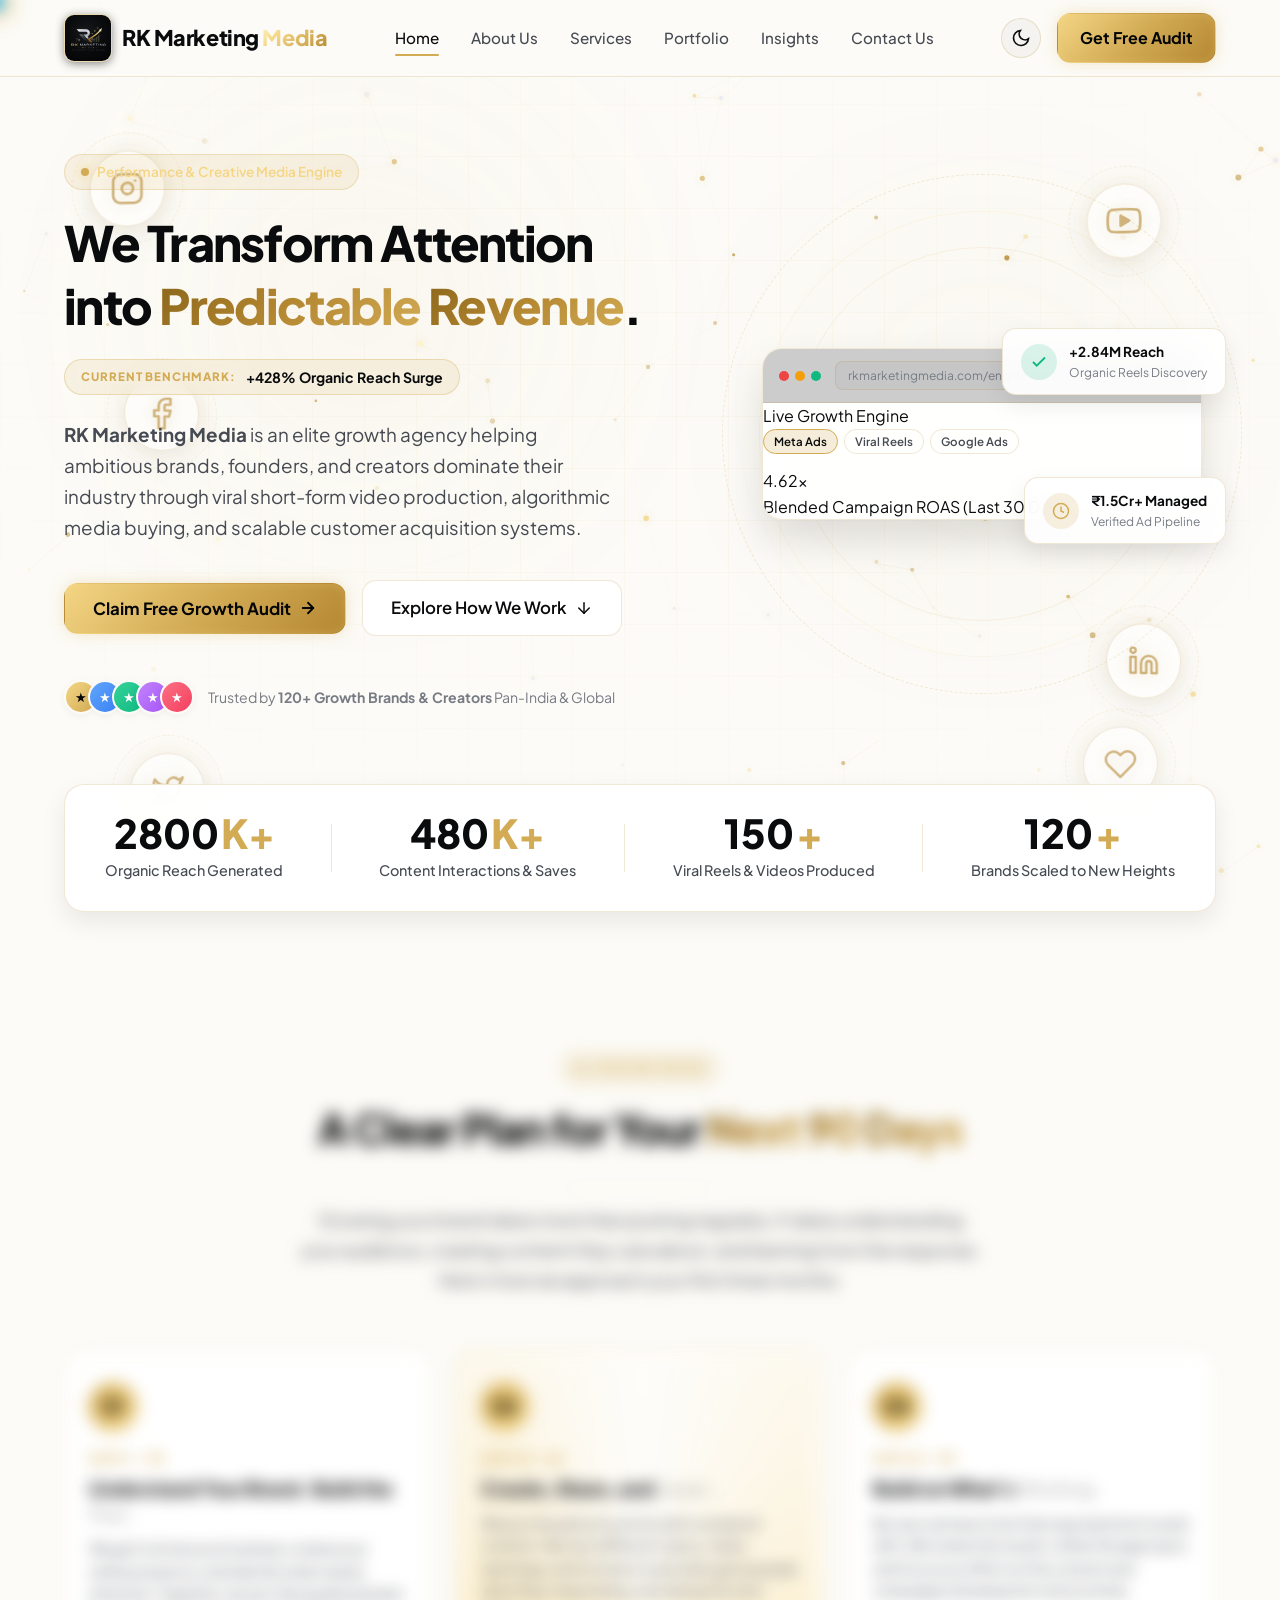
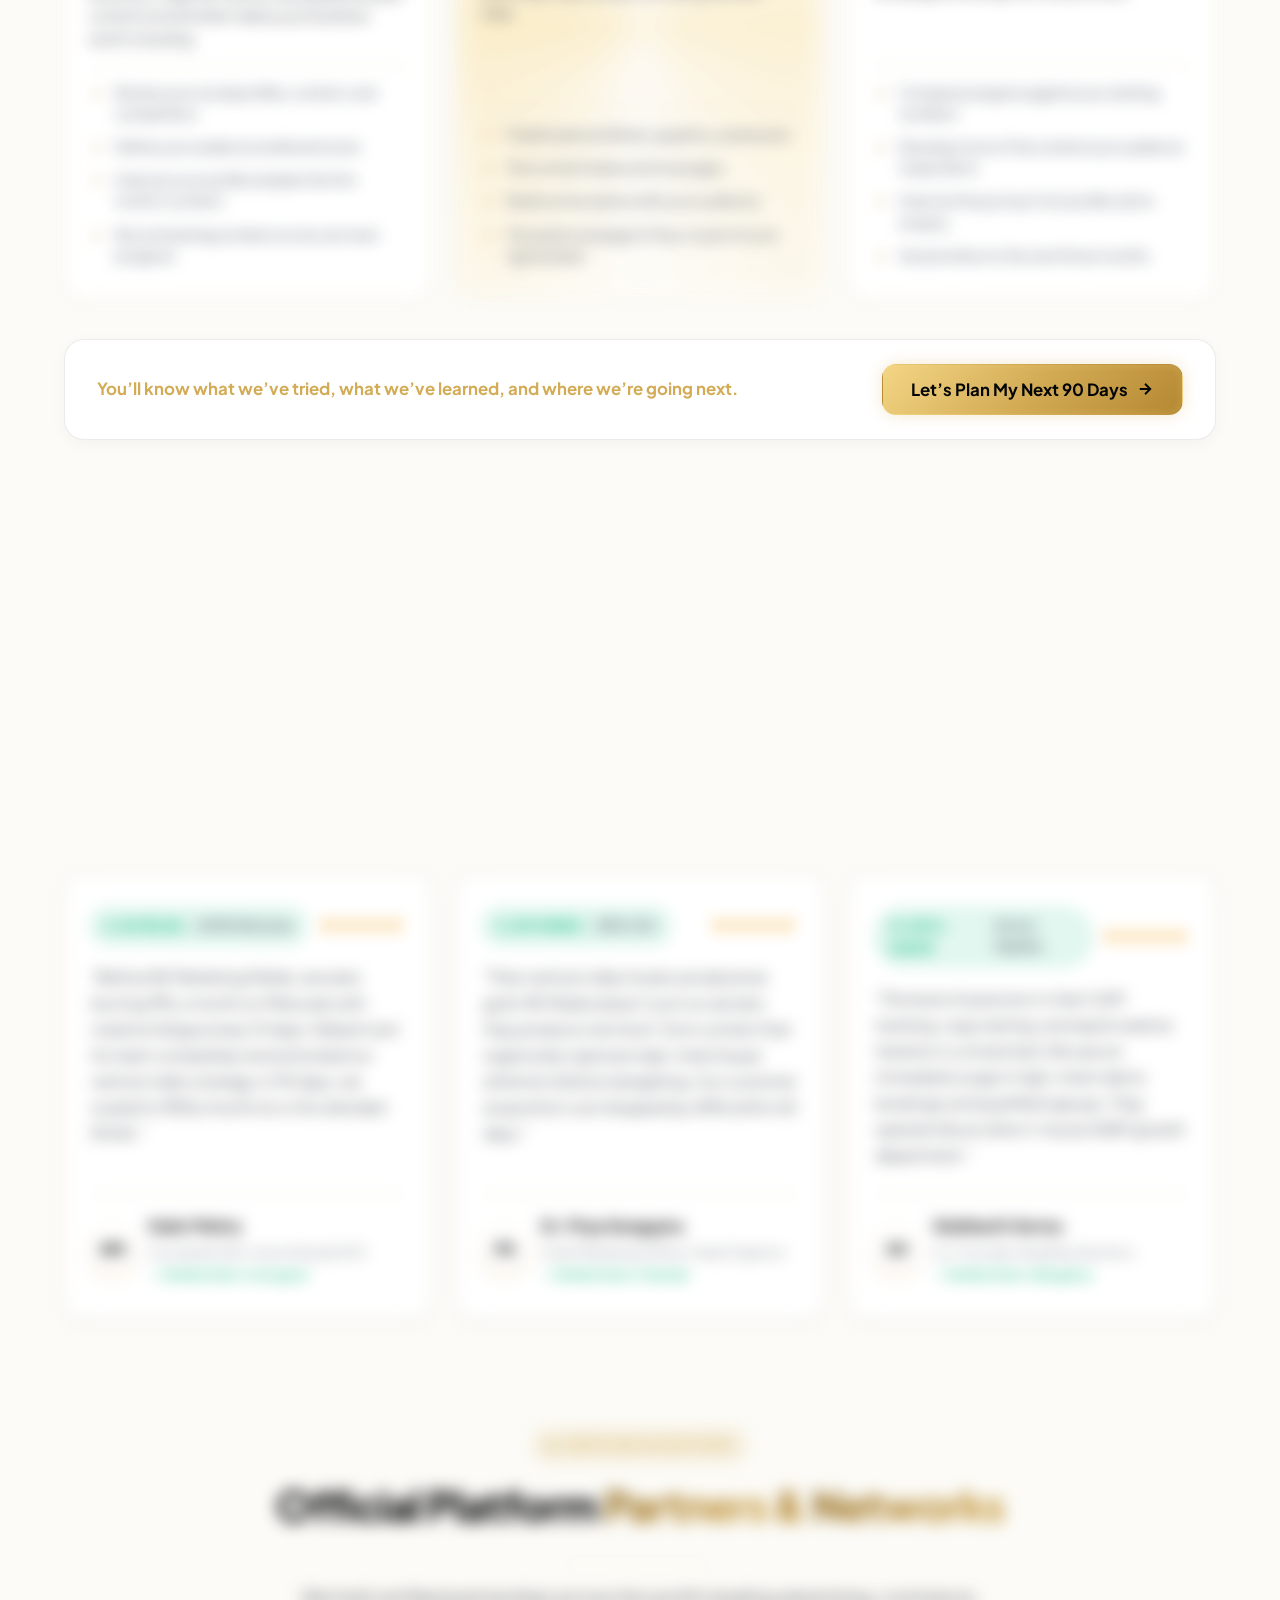
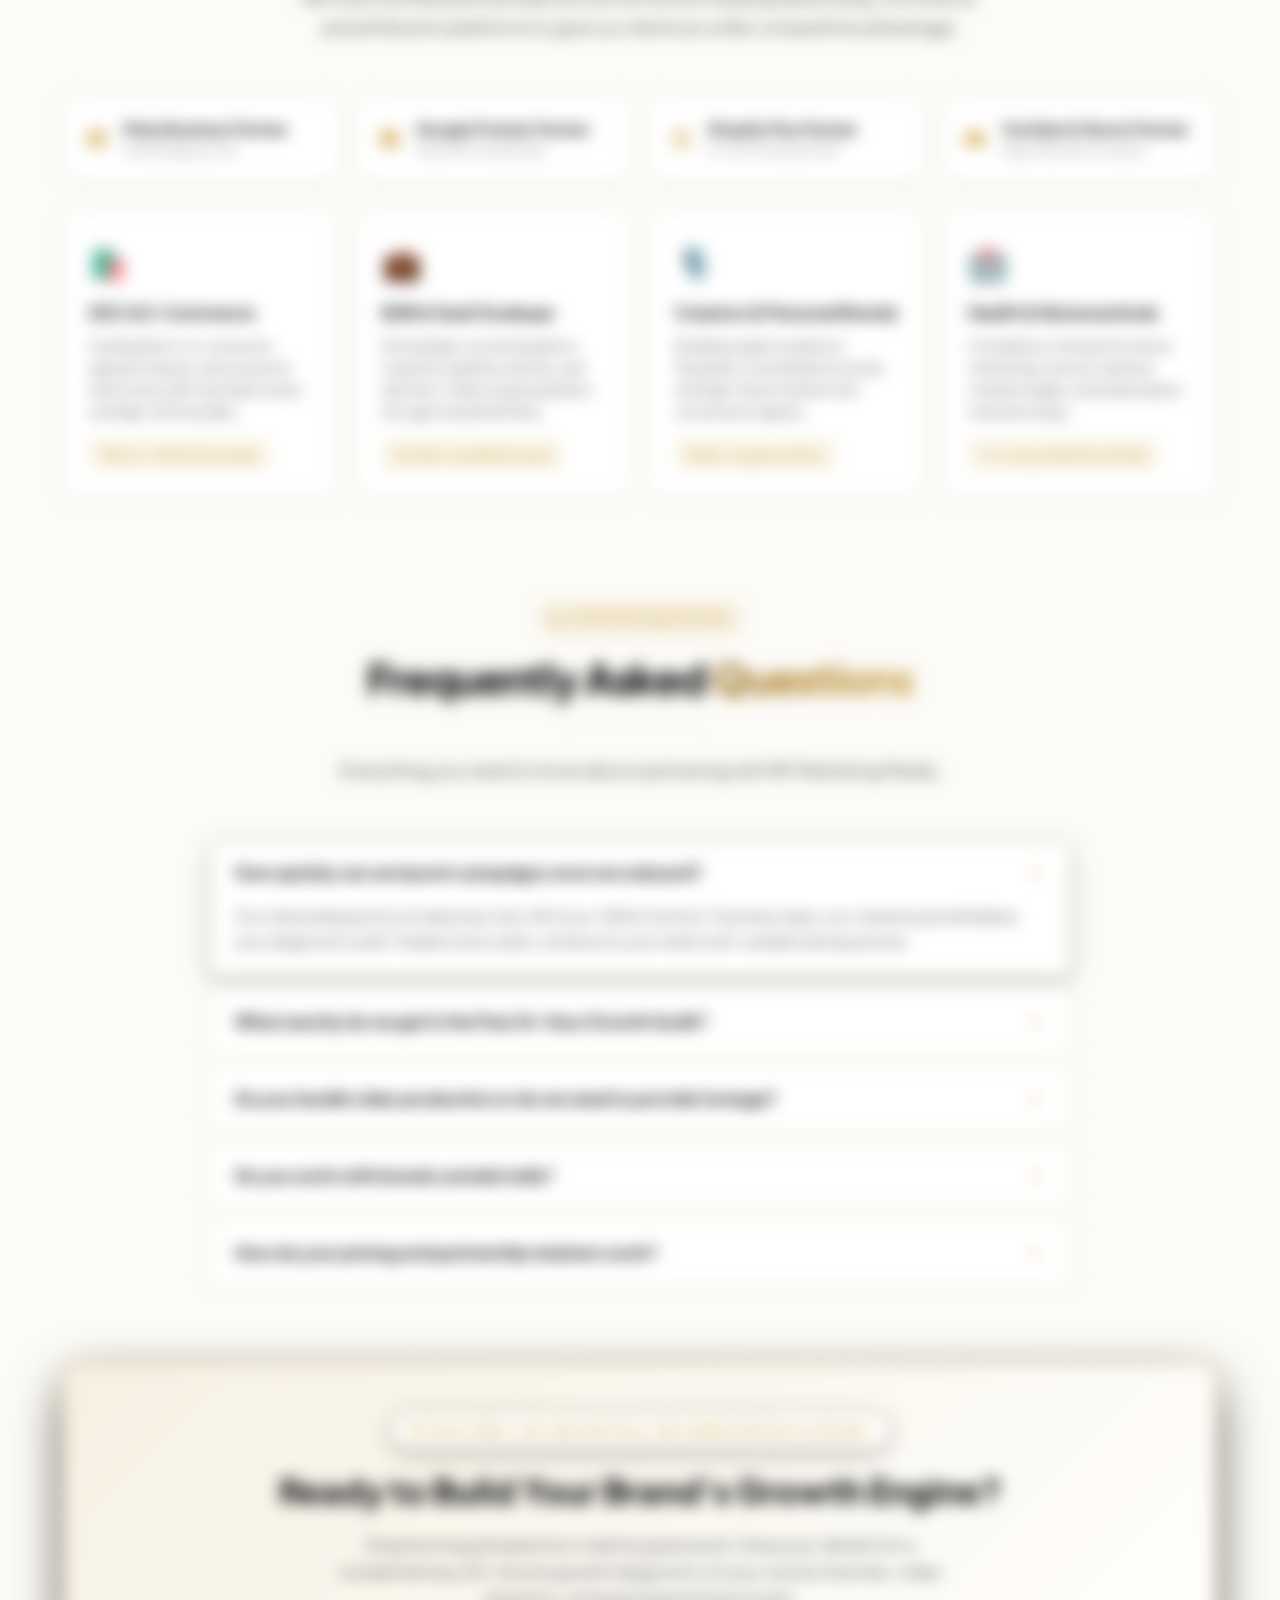
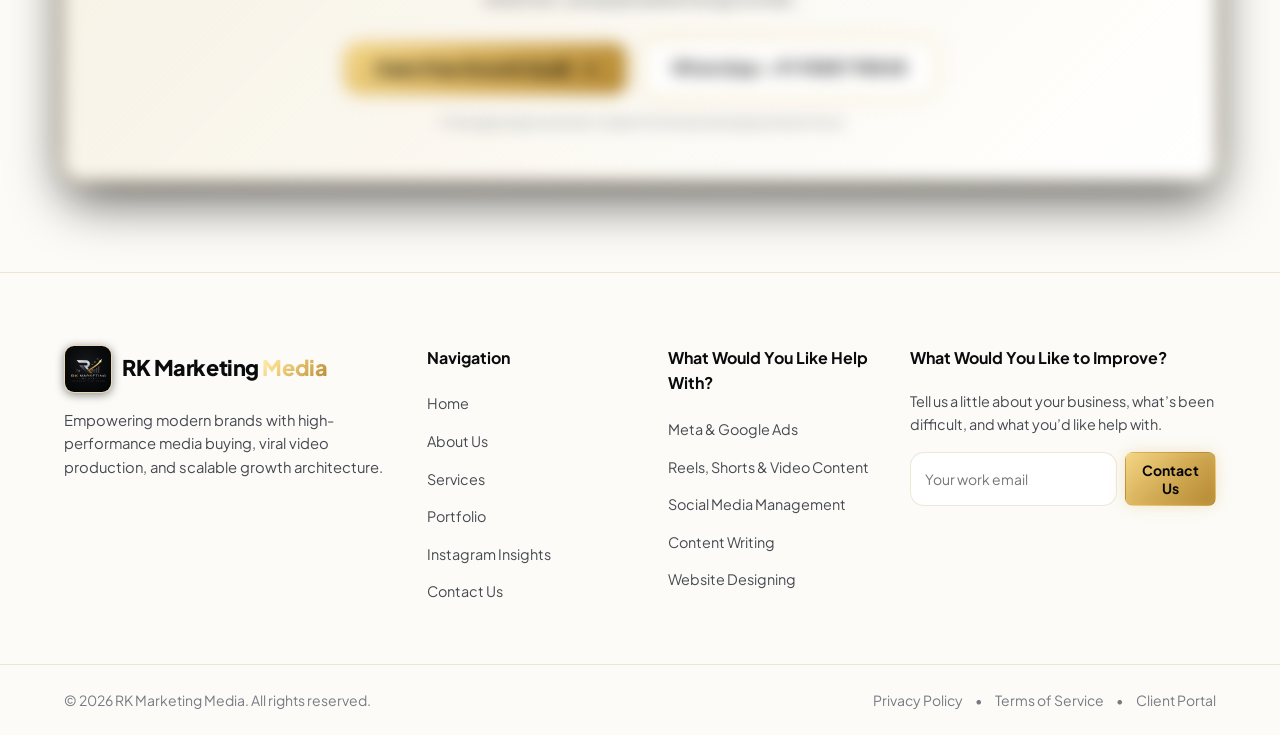
==== commit e832f10d: "fix(hero): move bottom floating badge from left to right side to avoid overlapping card content" ====
--- a/index.html
+++ b/index.html
@@ -8,7 +8,7 @@
   <link rel="preconnect" href="https://fonts.googleapis.com">
   <link rel="preconnect" href="https://fonts.gstatic.com" crossorigin>
   <link href="https://fonts.googleapis.com/css2?family=Plus+Jakarta+Sans:wght@300;400;500;600;700;800;900&display=swap" rel="stylesheet">
-  <link rel="stylesheet" href="styles.css?v=6.0">
+  <link rel="stylesheet" href="styles.css?v=6.1">
 </head>
 <body>
   <!-- Interactive Futuristic Background Canvas -->
@@ -246,7 +246,7 @@
               </div>
             </div>
 
-            <div class="floating-badge badge-bottom-left">
+            <div class="floating-badge badge-bottom-right">
               <div class="icon-circle icon-accent">
                 <svg width="18" height="18" viewBox="0 0 24 24" fill="none" stroke="currentColor" stroke-width="2"><circle cx="12" cy="12" r="10"></circle><polyline points="12 6 12 12 16 14"></polyline></svg>
               </div>
--- a/styles.css
+++ b/styles.css
@@ -980,9 +980,11 @@
   right: -24px;
 }
 
-.badge-bottom-left {
+.badge-bottom-left,
+.badge-bottom-right {
   bottom: -24px;
-  left: -24px;
+  right: -24px;
+  left: auto;
   animation-delay: -2s;
 }
 
@@ -3110,9 +3112,11 @@
     right: 0;
   }
 
-  .badge-bottom-left {
+  .badge-bottom-left,
+  .badge-bottom-right {
     bottom: -10px;
-    left: 0;
+    right: 0;
+    left: auto;
   }
 
   .footer-bottom-inner {
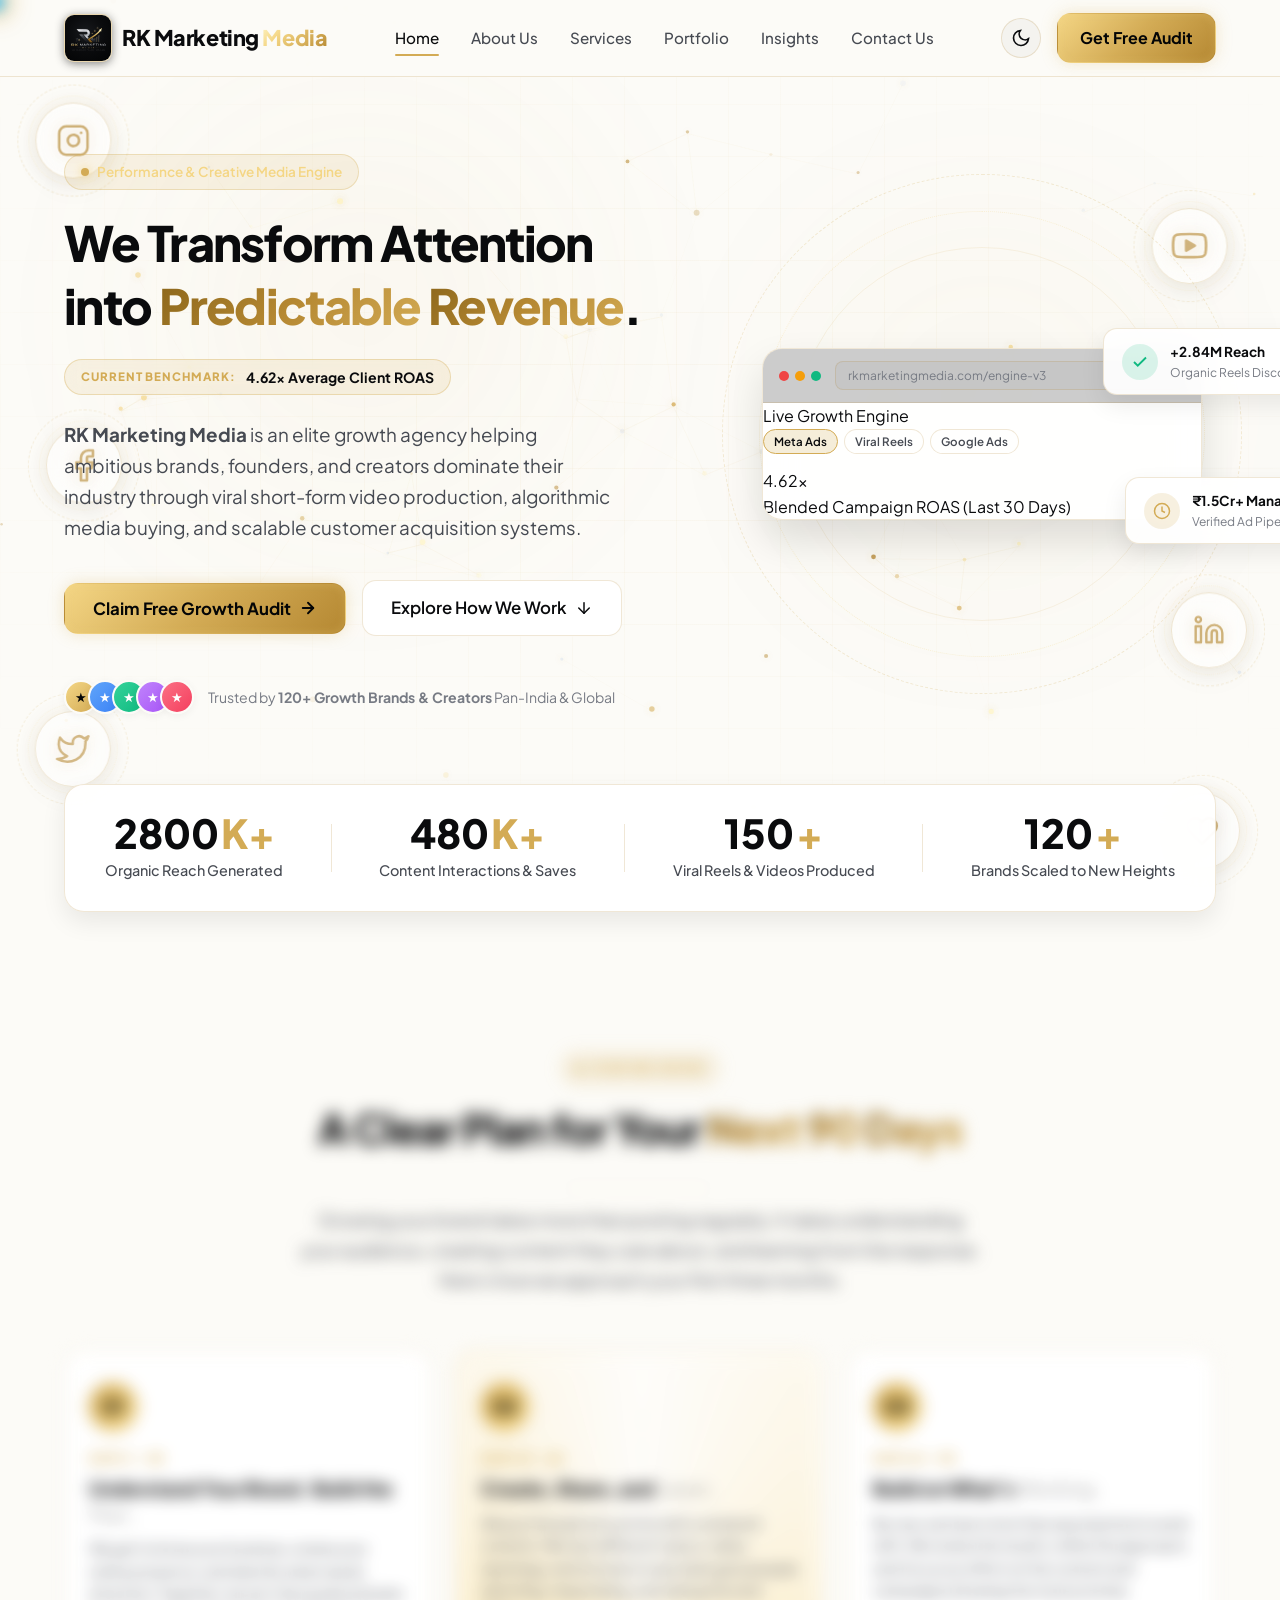
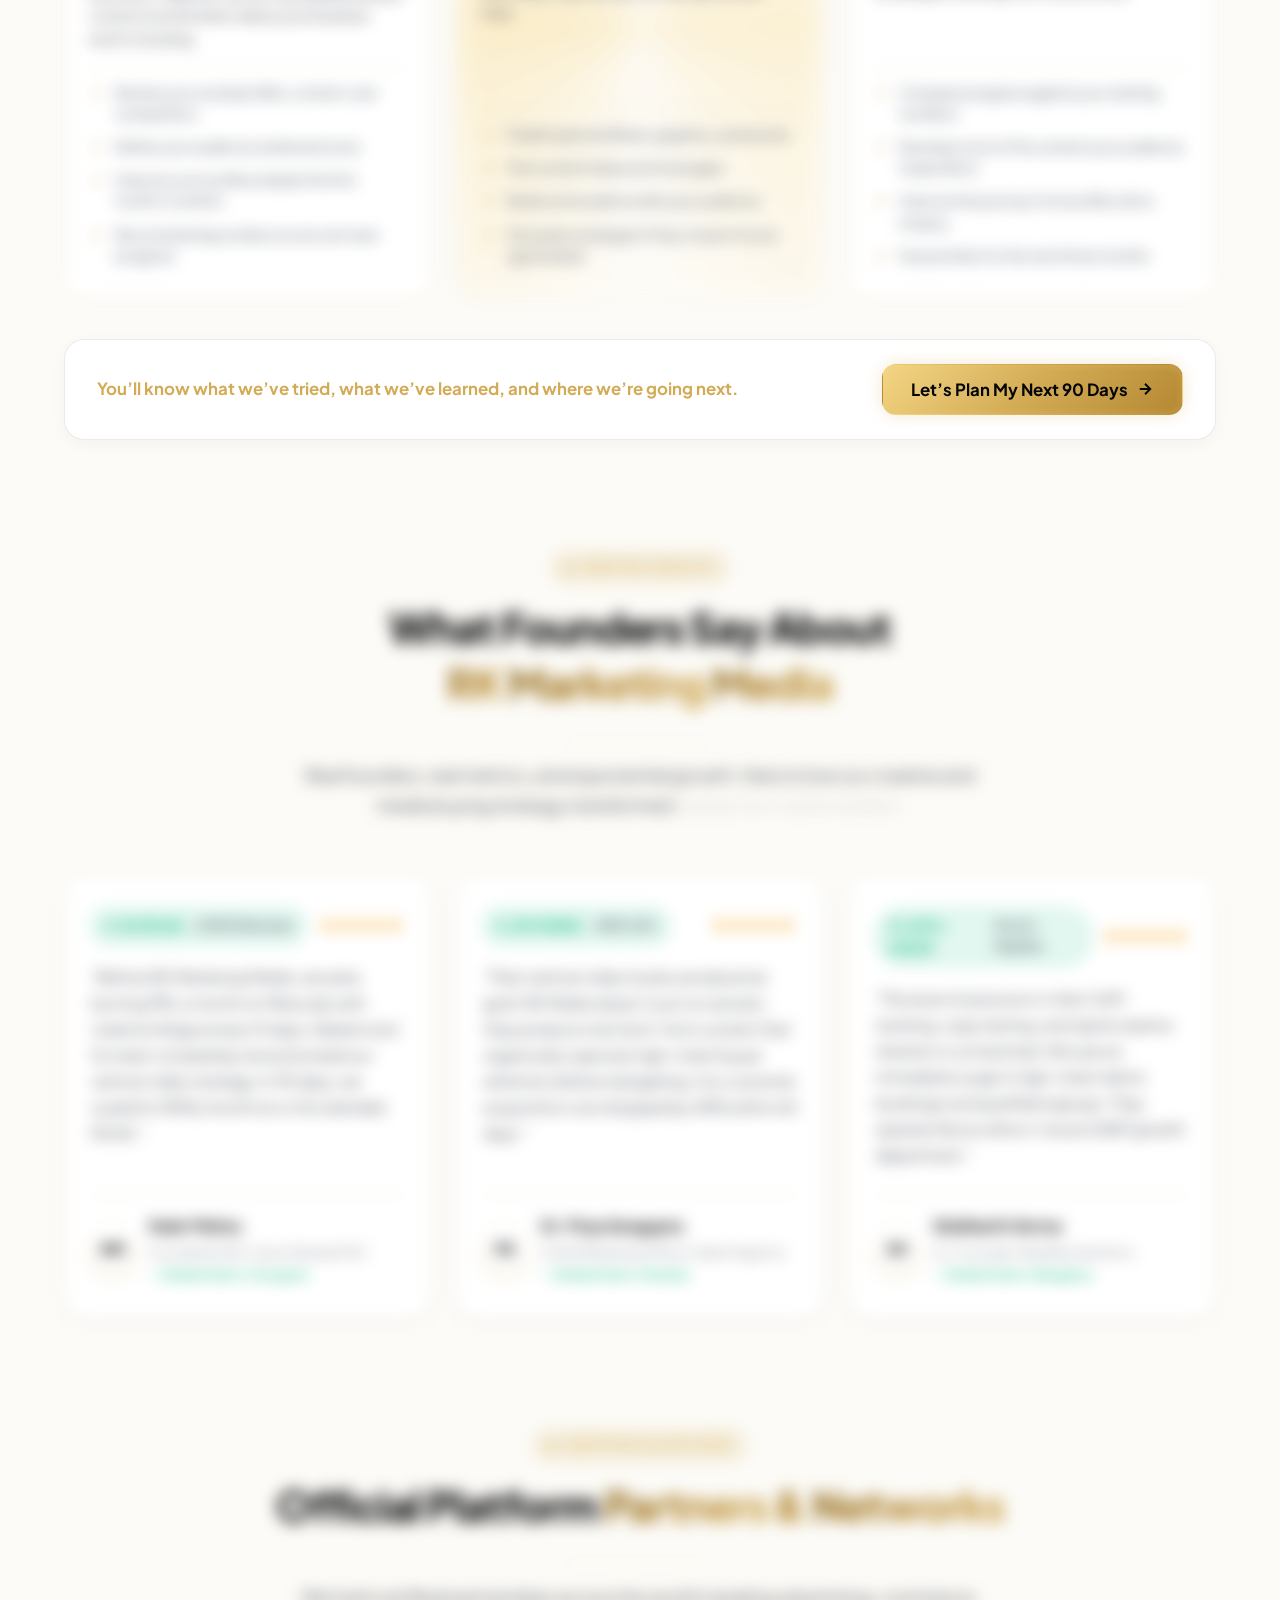
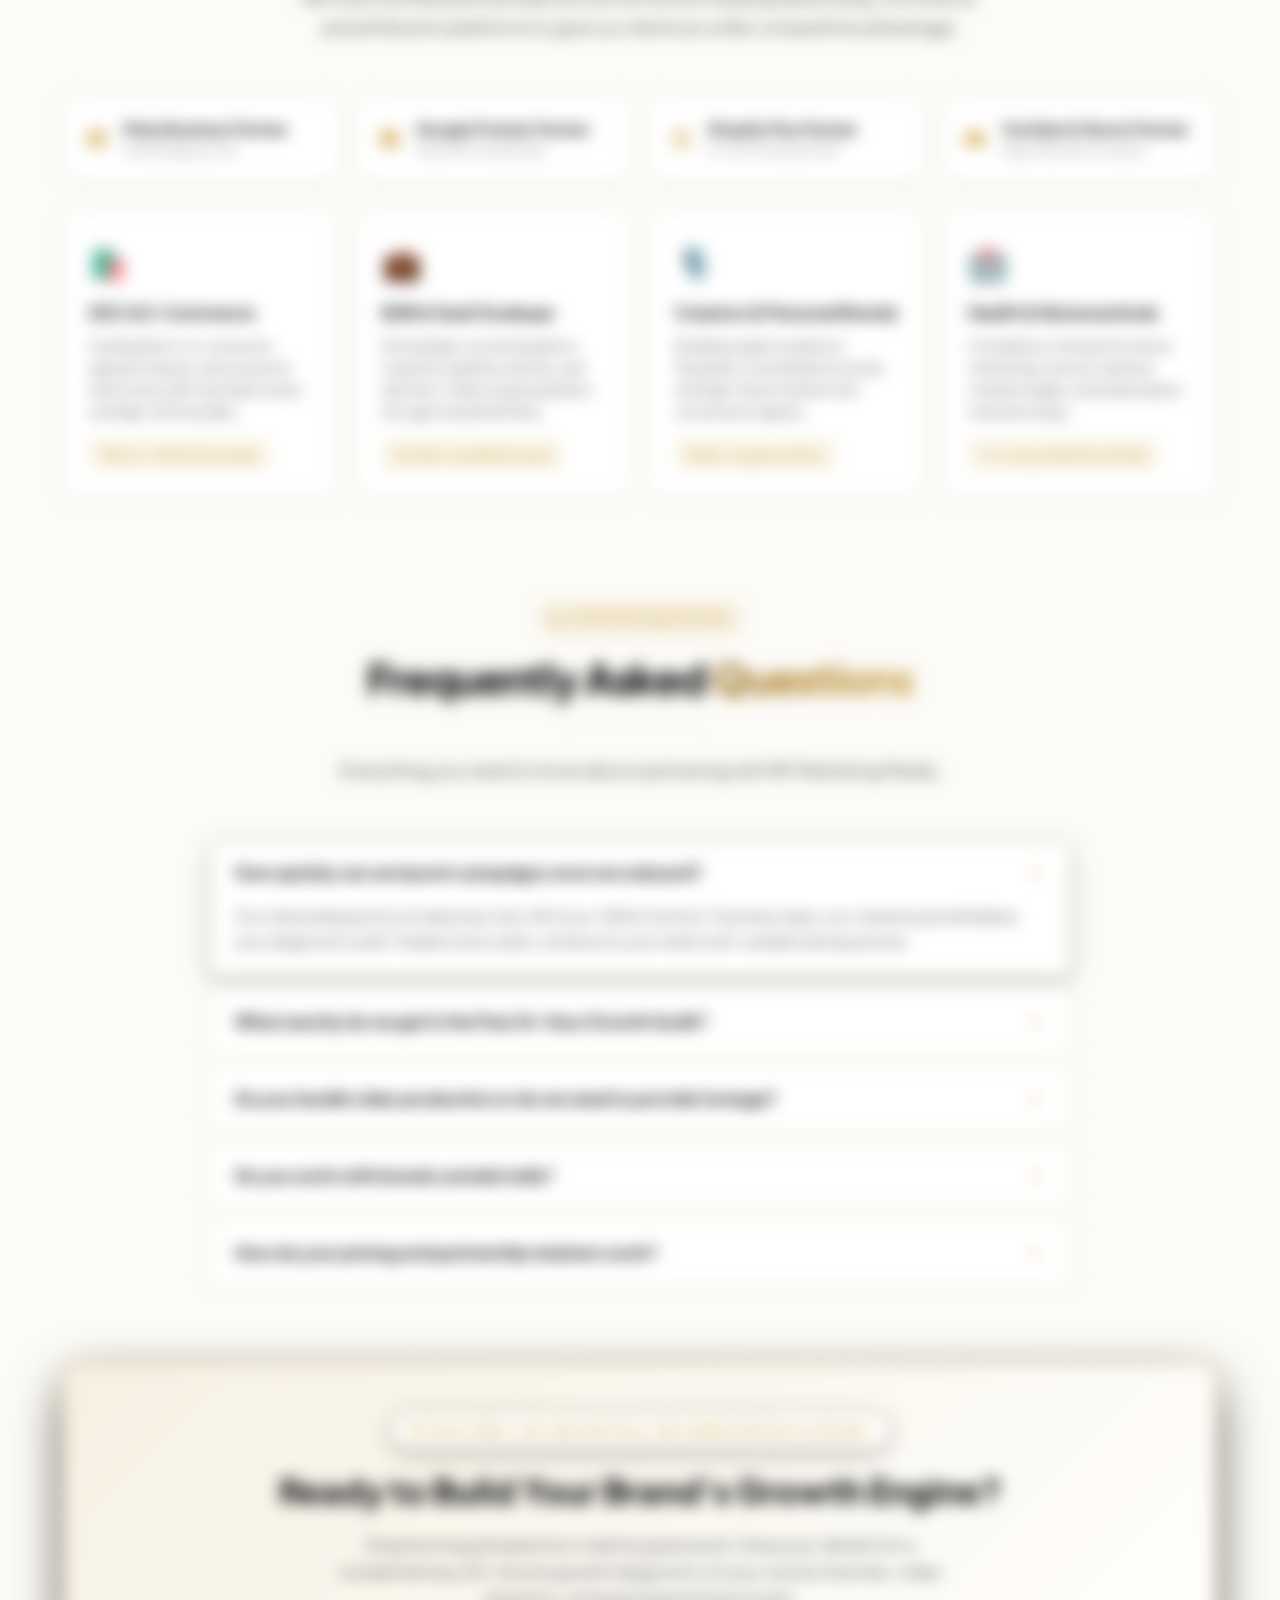
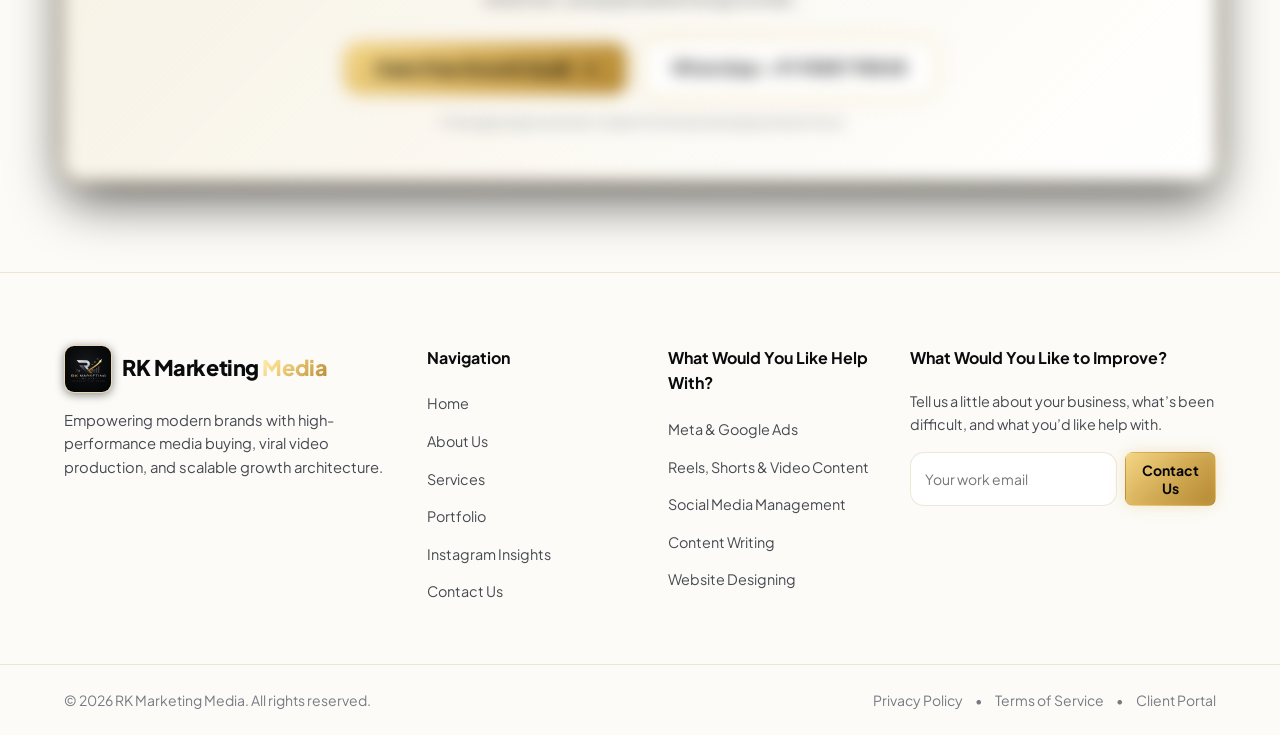
==== commit 0e6d6436: "fix(hero): push both right floating badges further right to fully reveal underlying card content" ====
--- a/index.html
+++ b/index.html
@@ -8,7 +8,7 @@
   <link rel="preconnect" href="https://fonts.googleapis.com">
   <link rel="preconnect" href="https://fonts.gstatic.com" crossorigin>
   <link href="https://fonts.googleapis.com/css2?family=Plus+Jakarta+Sans:wght@300;400;500;600;700;800;900&display=swap" rel="stylesheet">
-  <link rel="stylesheet" href="styles.css?v=6.1">
+  <link rel="stylesheet" href="styles.css?v=6.2">
 </head>
 <body>
   <!-- Interactive Futuristic Background Canvas -->
--- a/styles.css
+++ b/styles.css
@@ -977,15 +977,25 @@
 
 .badge-top-right {
   top: -20px;
-  right: -24px;
+  right: -125px;
 }
 
 .badge-bottom-left,
 .badge-bottom-right {
   bottom: -24px;
-  right: -24px;
+  right: -125px;
   left: auto;
   animation-delay: -2s;
+}
+
+@media (max-width: 1200px) and (min-width: 769px) {
+  .badge-top-right {
+    right: -80px;
+  }
+  .badge-bottom-left,
+  .badge-bottom-right {
+    right: -80px;
+  }
 }
 
 @keyframes floatBounce {
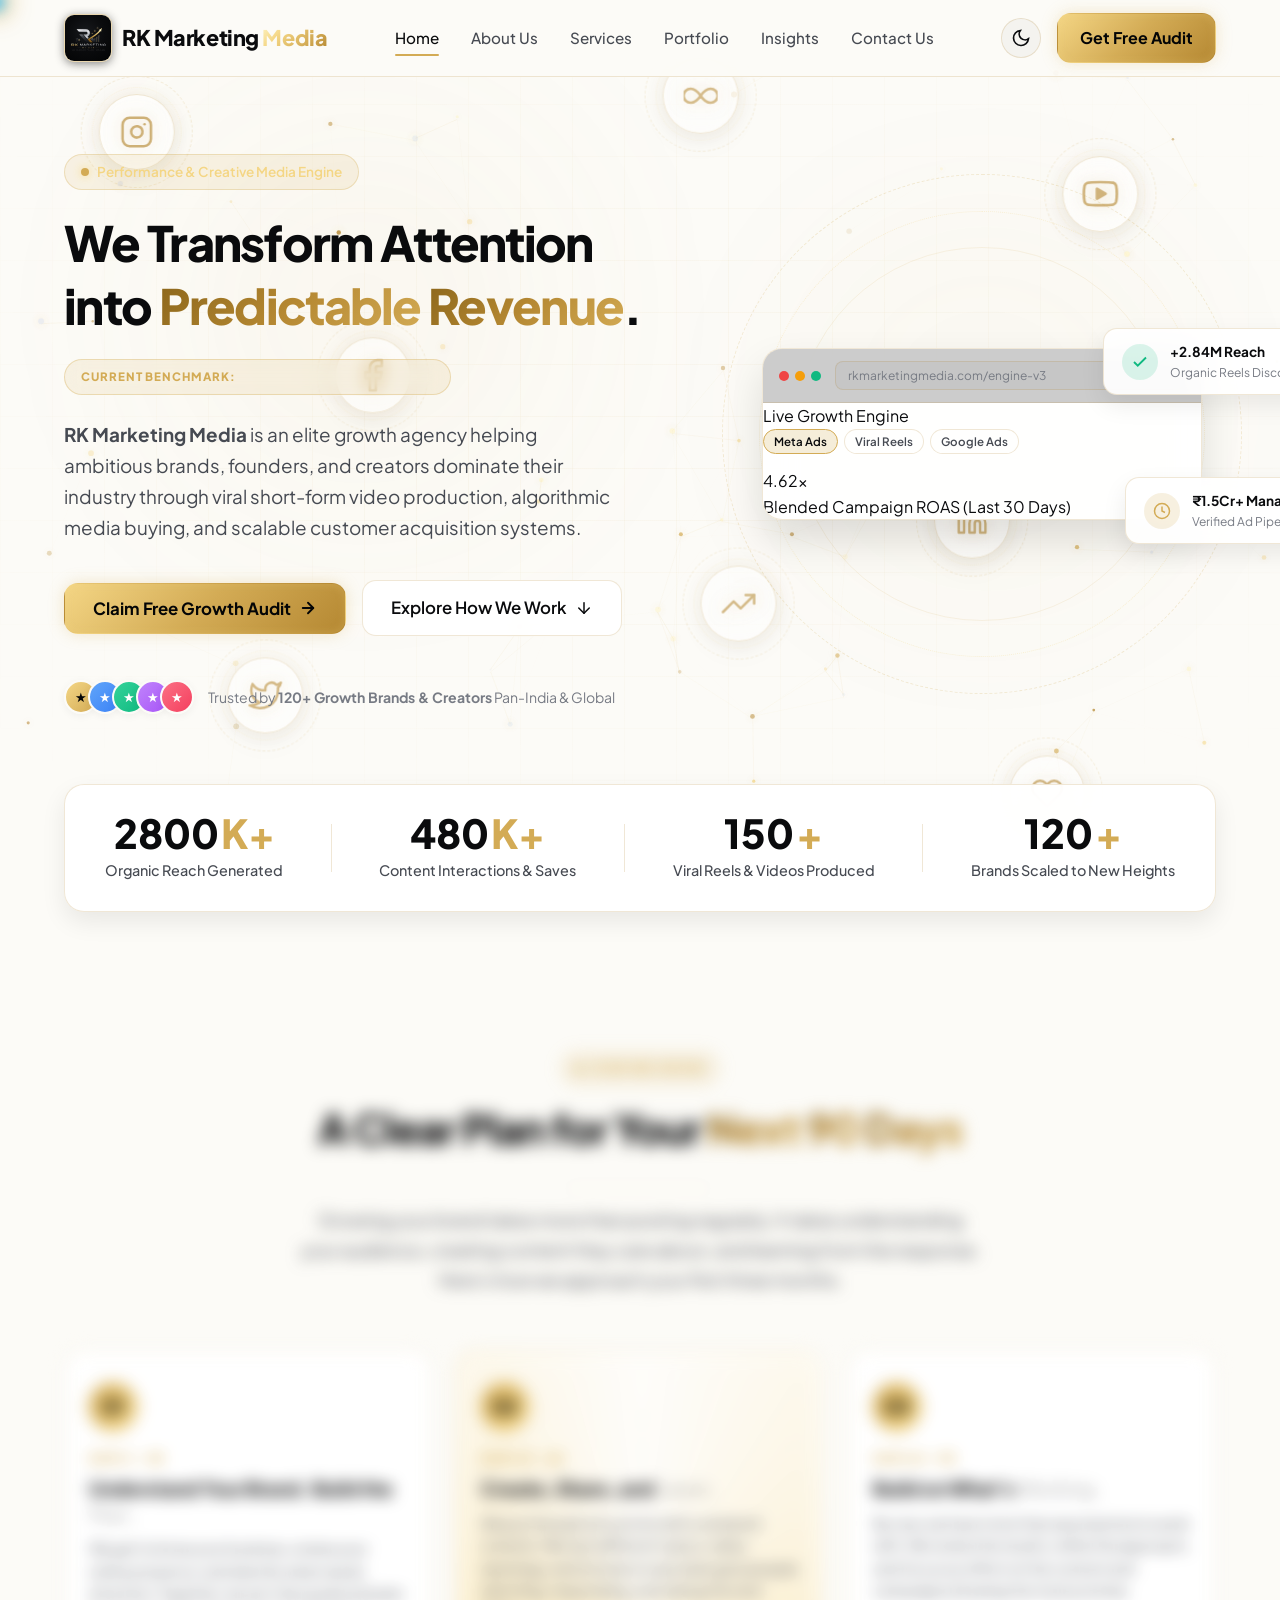
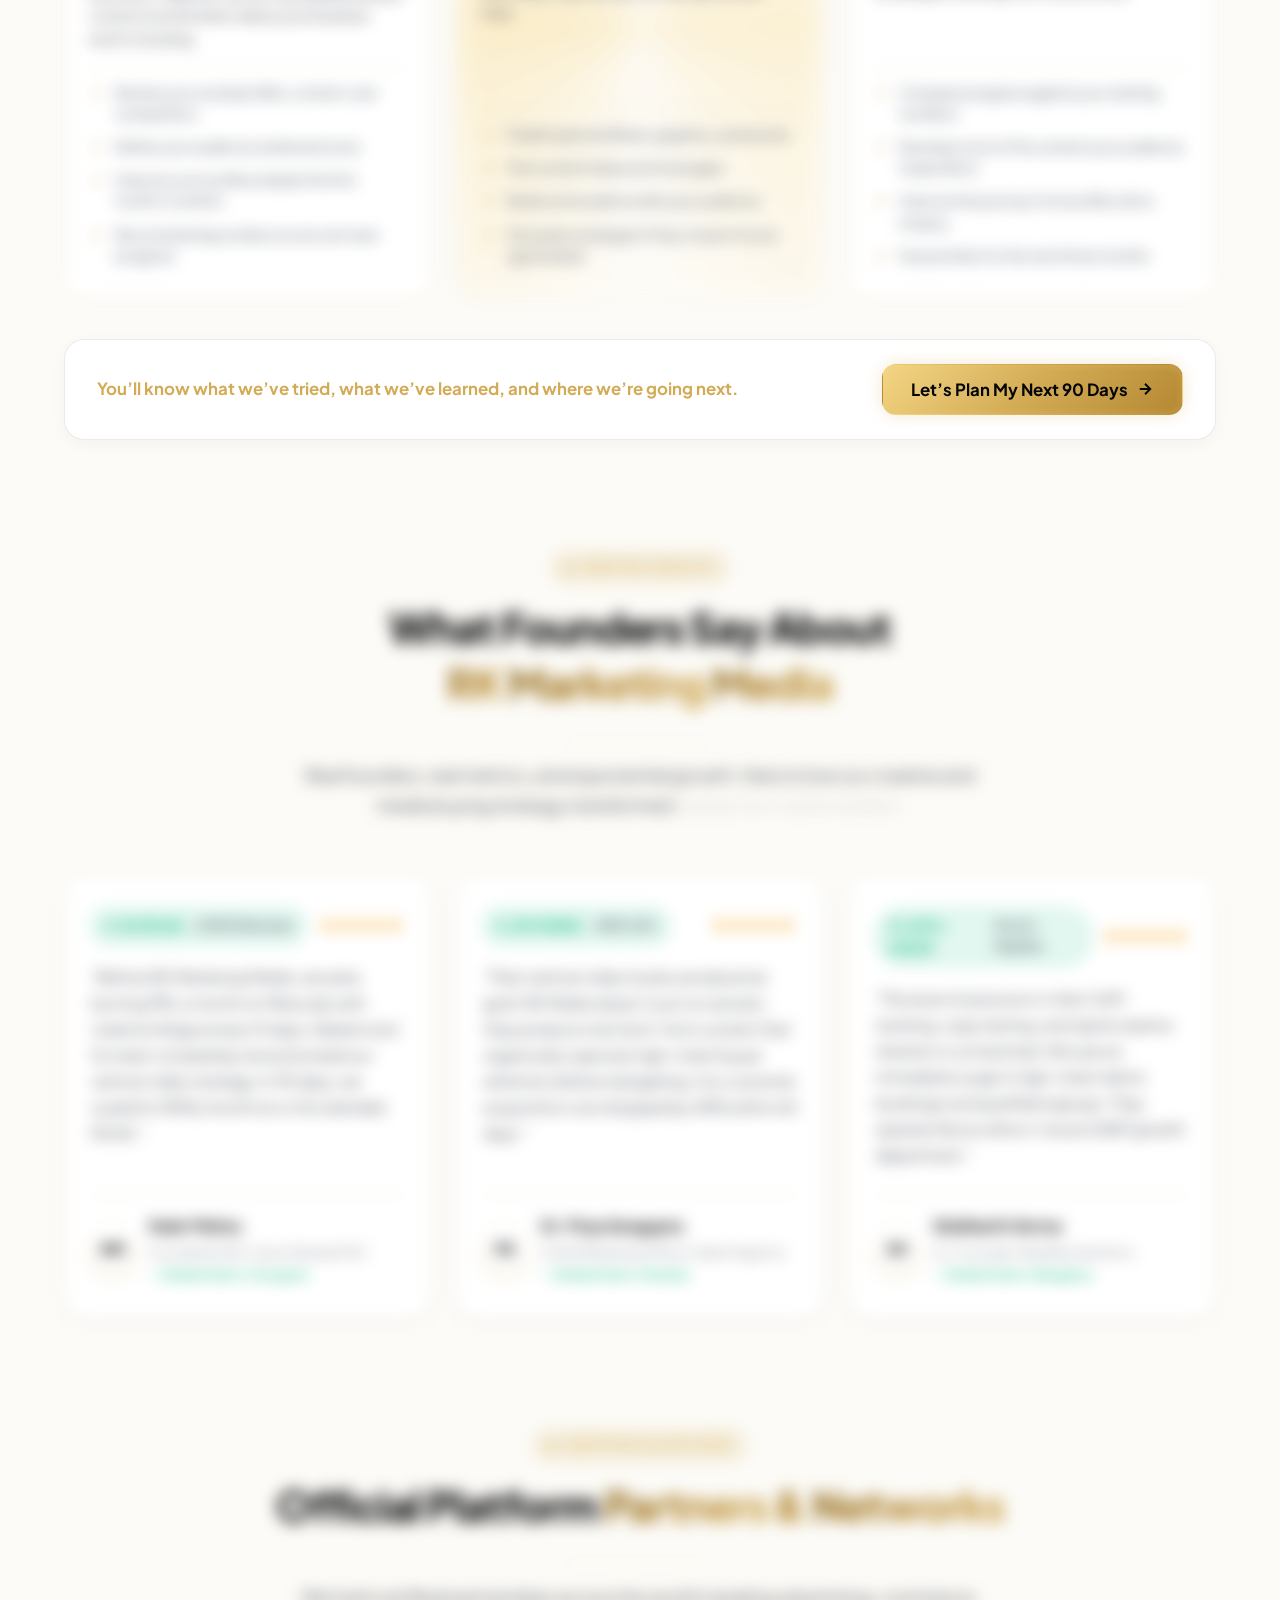
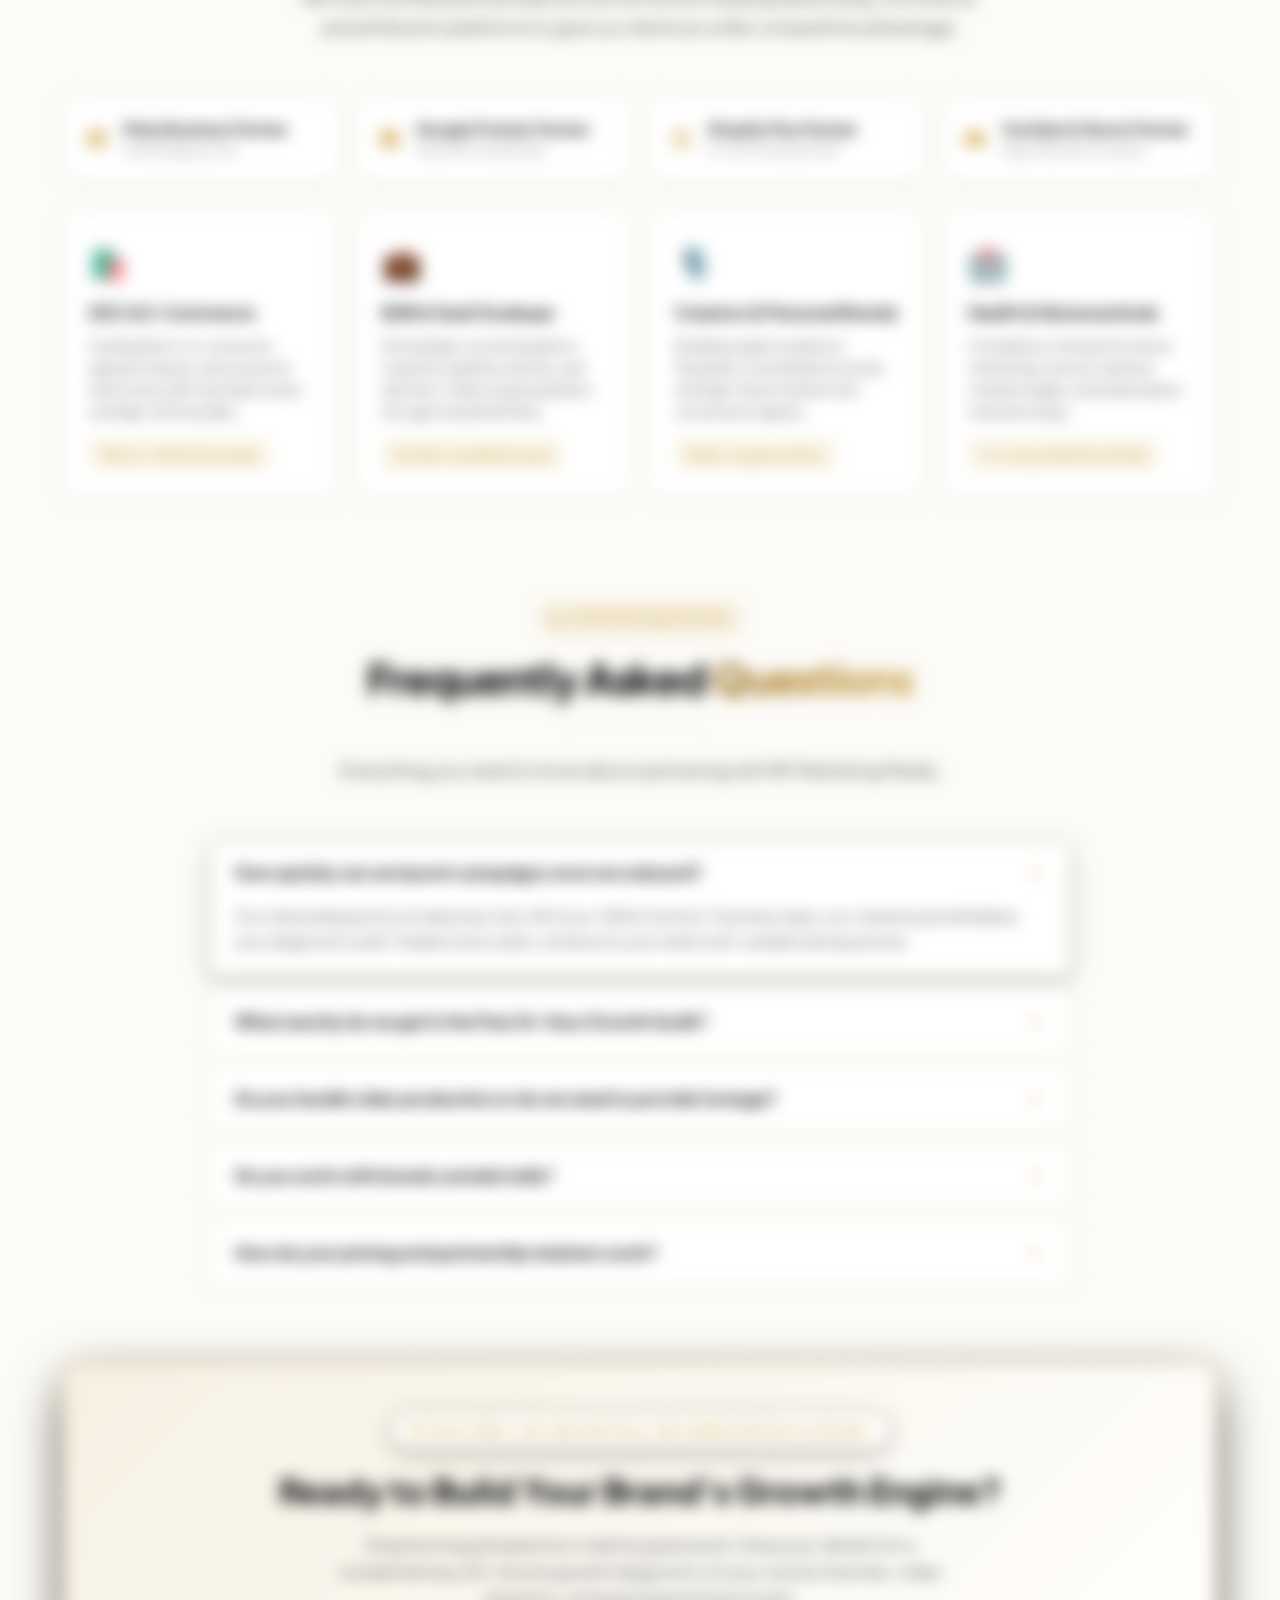
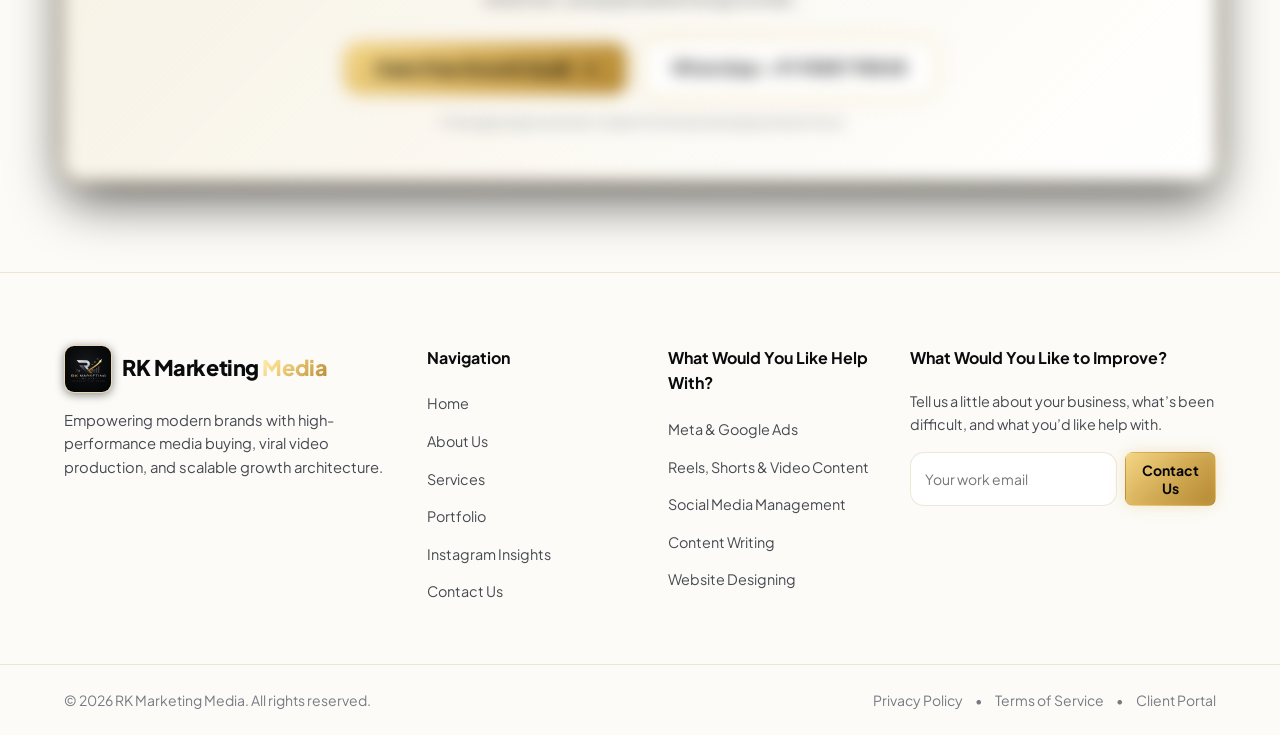
==== commit 690269be: "feat(design): distribute floating holographic social cards across the whole page (middle, center, an" ====
--- a/index.html
+++ b/index.html
@@ -8,7 +8,7 @@
   <link rel="preconnect" href="https://fonts.googleapis.com">
   <link rel="preconnect" href="https://fonts.gstatic.com" crossorigin>
   <link href="https://fonts.googleapis.com/css2?family=Plus+Jakarta+Sans:wght@300;400;500;600;700;800;900&display=swap" rel="stylesheet">
-  <link rel="stylesheet" href="styles.css?v=6.2">
+  <link rel="stylesheet" href="styles.css?v=6.3">
 </head>
 <body>
   <!-- Interactive Futuristic Background Canvas -->
@@ -66,6 +66,23 @@
       <div class="social-icon-wrapper">
         <svg width="34" height="34" viewBox="0 0 24 24" fill="none" stroke="currentColor" stroke-width="1.8" stroke-linecap="round" stroke-linejoin="round">
           <path d="M20.84 4.61a5.5 5.5 0 0 0-7.78 0L12 5.67l-1.06-1.06a5.5 5.5 0 0 0-7.78 7.78l1.06 1.06L12 21.23l7.78-7.78 1.06-1.06a5.5 5.5 0 0 0 0-7.78z"></path>
+        </svg>
+      </div>
+    </div>
+    <div class="futuristic-social-card card-meta" title="Meta Platform Ecosystem">
+      <div class="social-hud-ring"></div>
+      <div class="social-icon-wrapper">
+        <svg width="34" height="34" viewBox="0 0 24 24" fill="none" stroke="currentColor" stroke-width="1.8" stroke-linecap="round" stroke-linejoin="round">
+          <path d="M12 12c-2-3-4.5-5-7-5A5 5 0 0 0 0 12a5 5 0 0 0 5 5c2.5 0 5-2 7-5m0 0c2 3 4.5 5 7 5a5 5 0 0 0 5-5 5 5 0 0 0-5-5c-2.5 0-5 2-7 5"></path>
+        </svg>
+      </div>
+    </div>
+    <div class="futuristic-social-card card-analytics" title="ROAS & Growth Analytics">
+      <div class="social-hud-ring"></div>
+      <div class="social-icon-wrapper">
+        <svg width="34" height="34" viewBox="0 0 24 24" fill="none" stroke="currentColor" stroke-width="1.8" stroke-linecap="round" stroke-linejoin="round">
+          <polyline points="23 6 13.5 15.5 8.5 10.5 1 18"></polyline>
+          <polyline points="17 6 23 6 23 12"></polyline>
         </svg>
       </div>
     </div>
@@ -839,6 +856,6 @@
     </div>
   </footer>
 
-  <script src="script.js?v=6.0"></script>
+  <script src="script.js?v=6.3"></script>
 </body>
 </html>
--- a/styles.css
+++ b/styles.css
@@ -184,41 +184,53 @@
   filter: drop-shadow(0 0 8px rgba(181, 136, 50, 0.35));
 }
 
-/* Placements Across Viewport */
+/* Placements Across Whole Viewport (Distributed across whole page: center, mid, diagonals, background) */
 .card-instagram {
-  top: 13%;
-  left: 3%;
+  top: 12%;
+  left: 8%;
   opacity: 0.65;
 }
 
 .card-youtube {
-  top: 24%;
-  right: 3%;
+  top: 18%;
+  right: 10%;
   opacity: 0.62;
 }
 
+.card-meta {
+  top: 8%;
+  left: 52%;
+  opacity: 0.55;
+}
+
 .card-facebook {
-  top: 46%;
-  left: 3.5%;
+  top: 36%;
+  left: 26%;
+  opacity: 0.58;
+}
+
+.card-linkedin {
+  top: 52%;
+  right: 22%;
   opacity: 0.60;
 }
 
-.card-linkedin {
-  top: 64%;
-  right: 3.5%;
-  opacity: 0.64;
+.card-analytics {
+  top: 62%;
+  left: 54%;
+  opacity: 0.55;
 }
 
 .card-twitter {
-  top: 78%;
-  left: 3%;
+  top: 72%;
+  left: 18%;
+  opacity: 0.56;
+}
+
+.card-viral {
+  top: 84%;
+  right: 16%;
   opacity: 0.58;
-}
-
-.card-viral {
-  top: 88%;
-  right: 4%;
-  opacity: 0.60;
 }
 
 a {
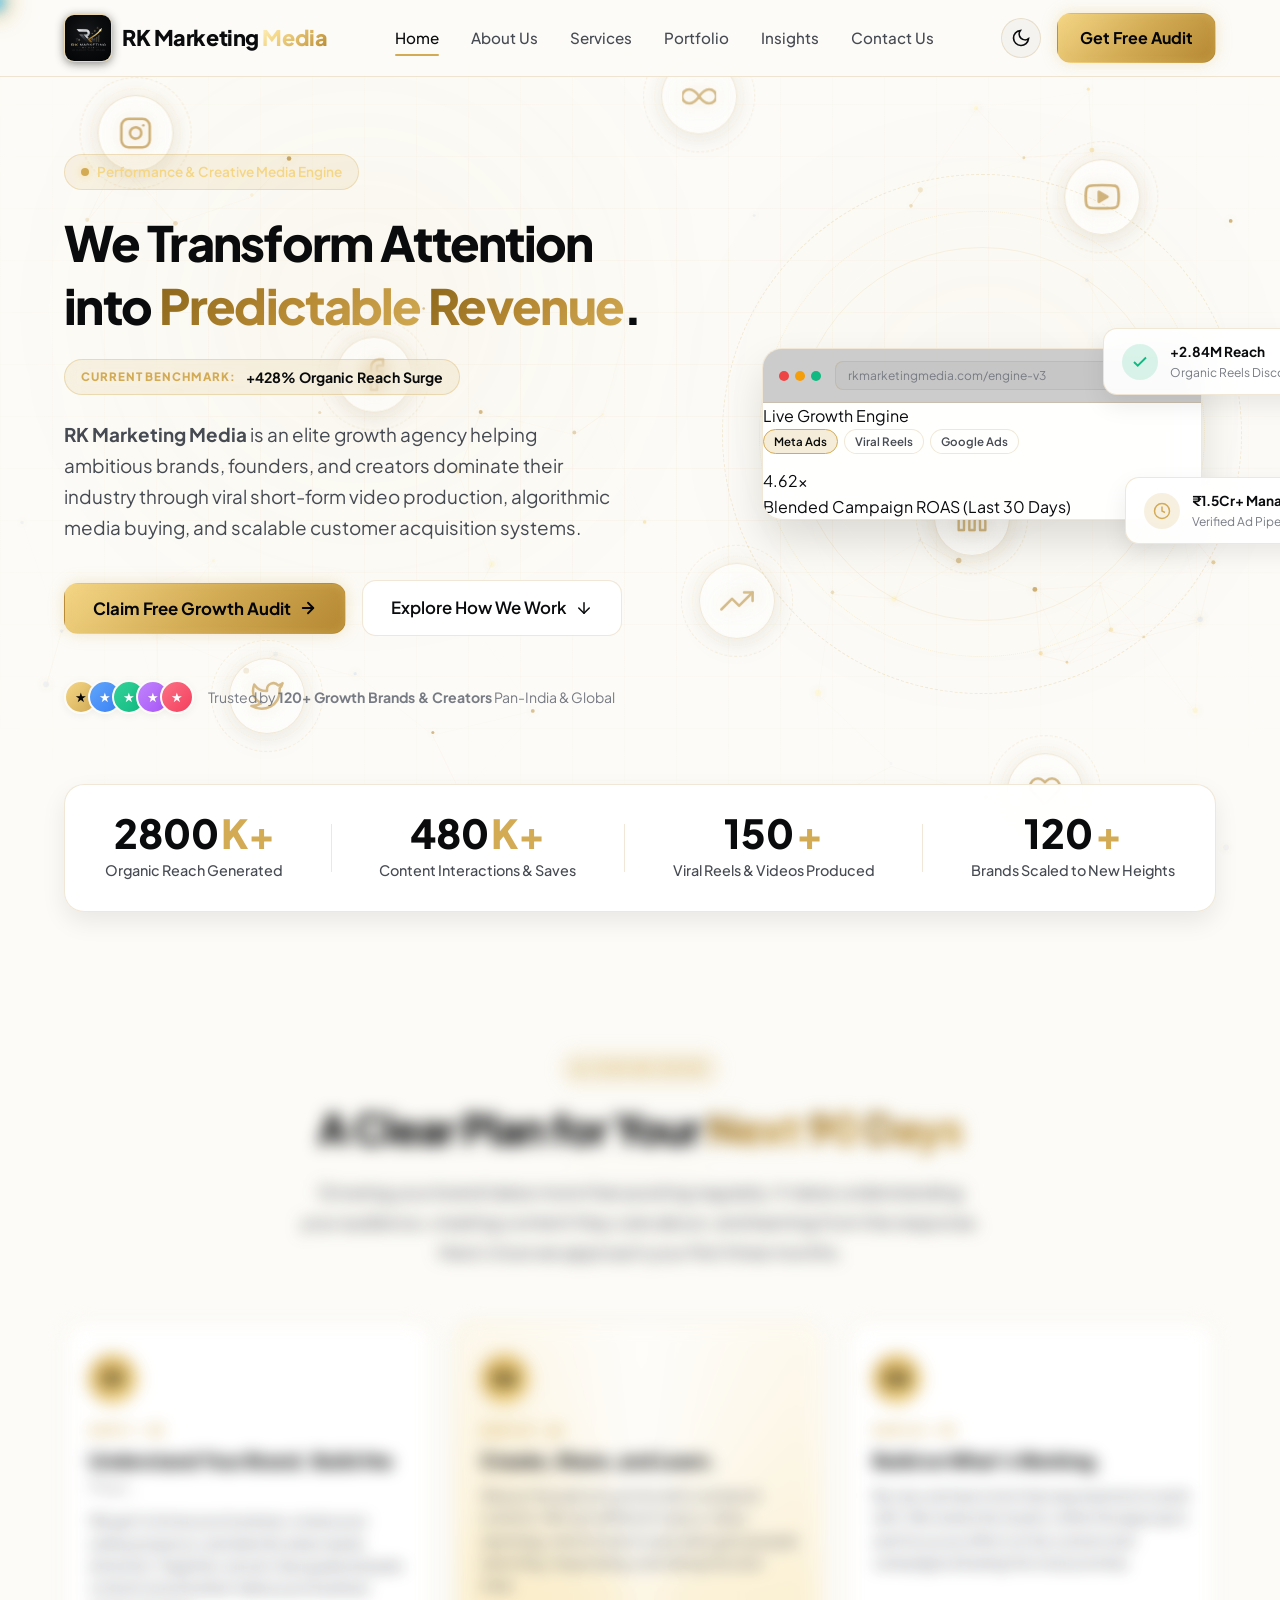
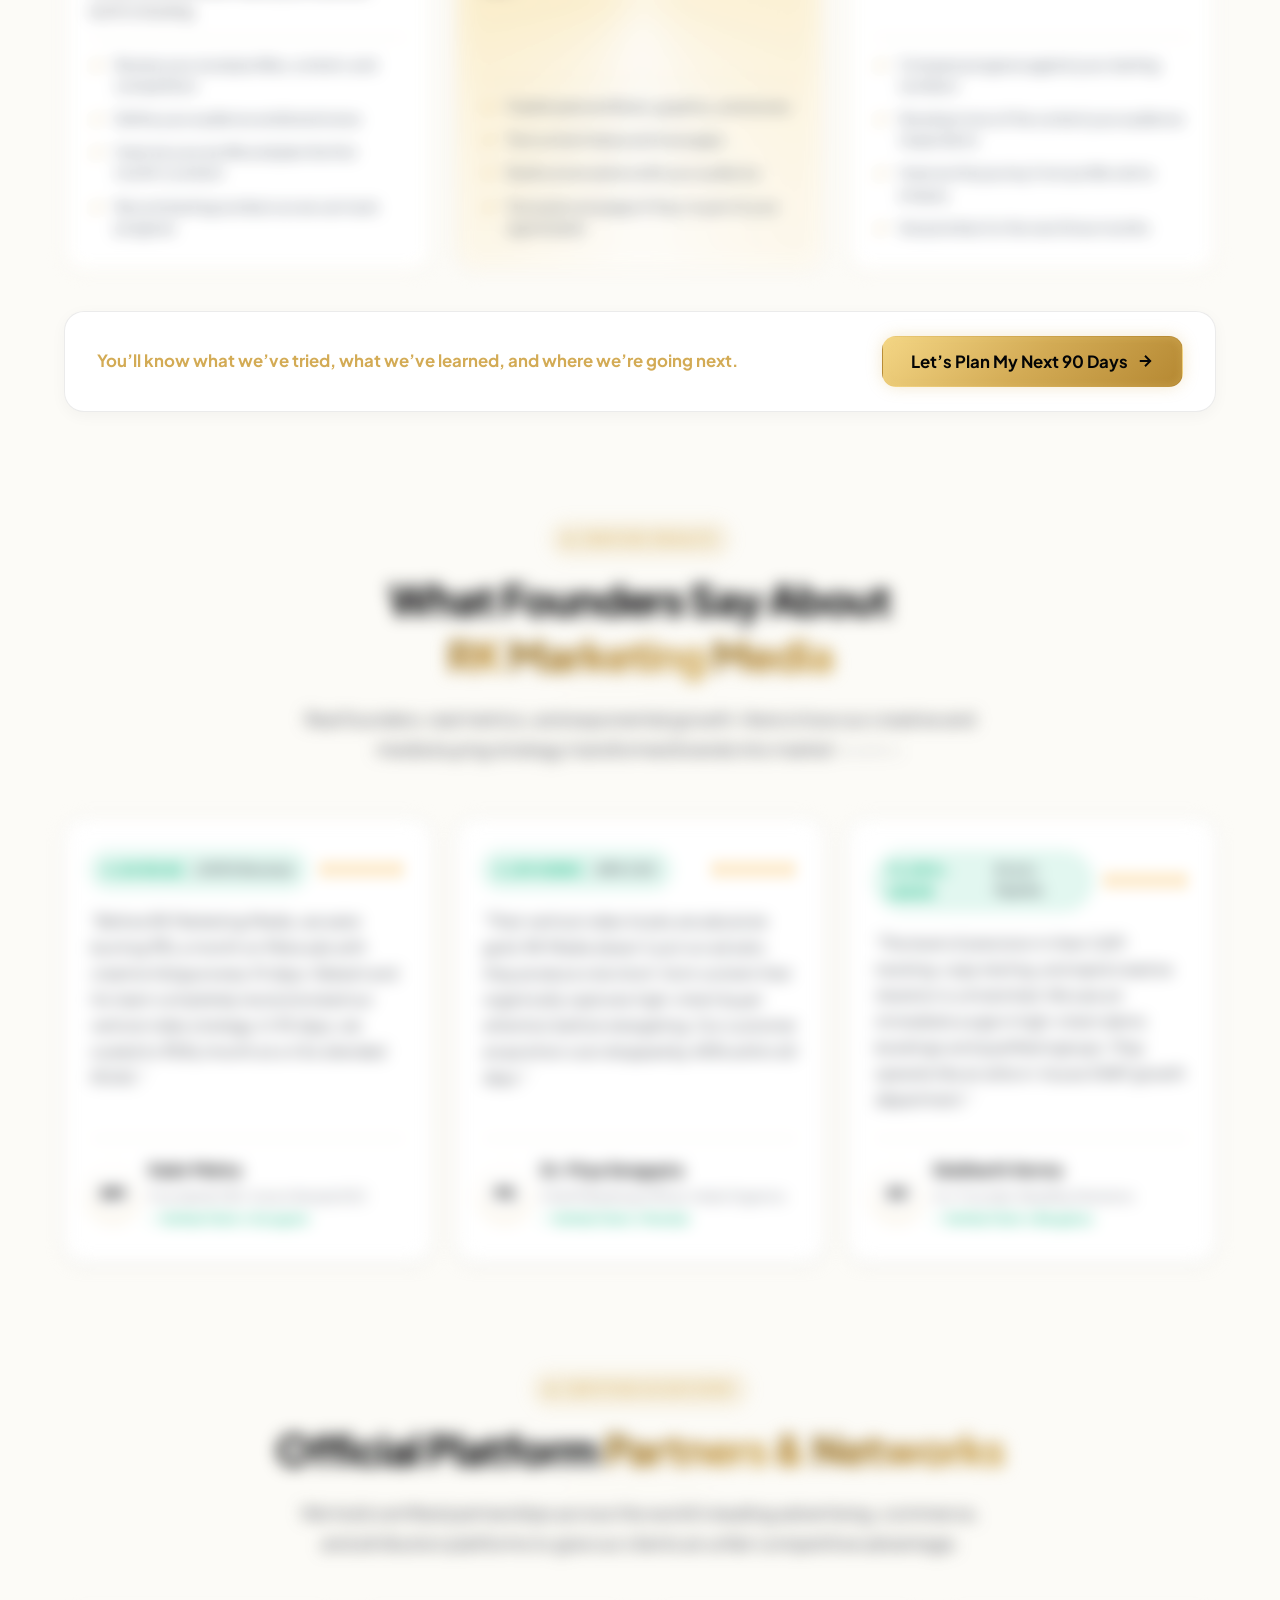
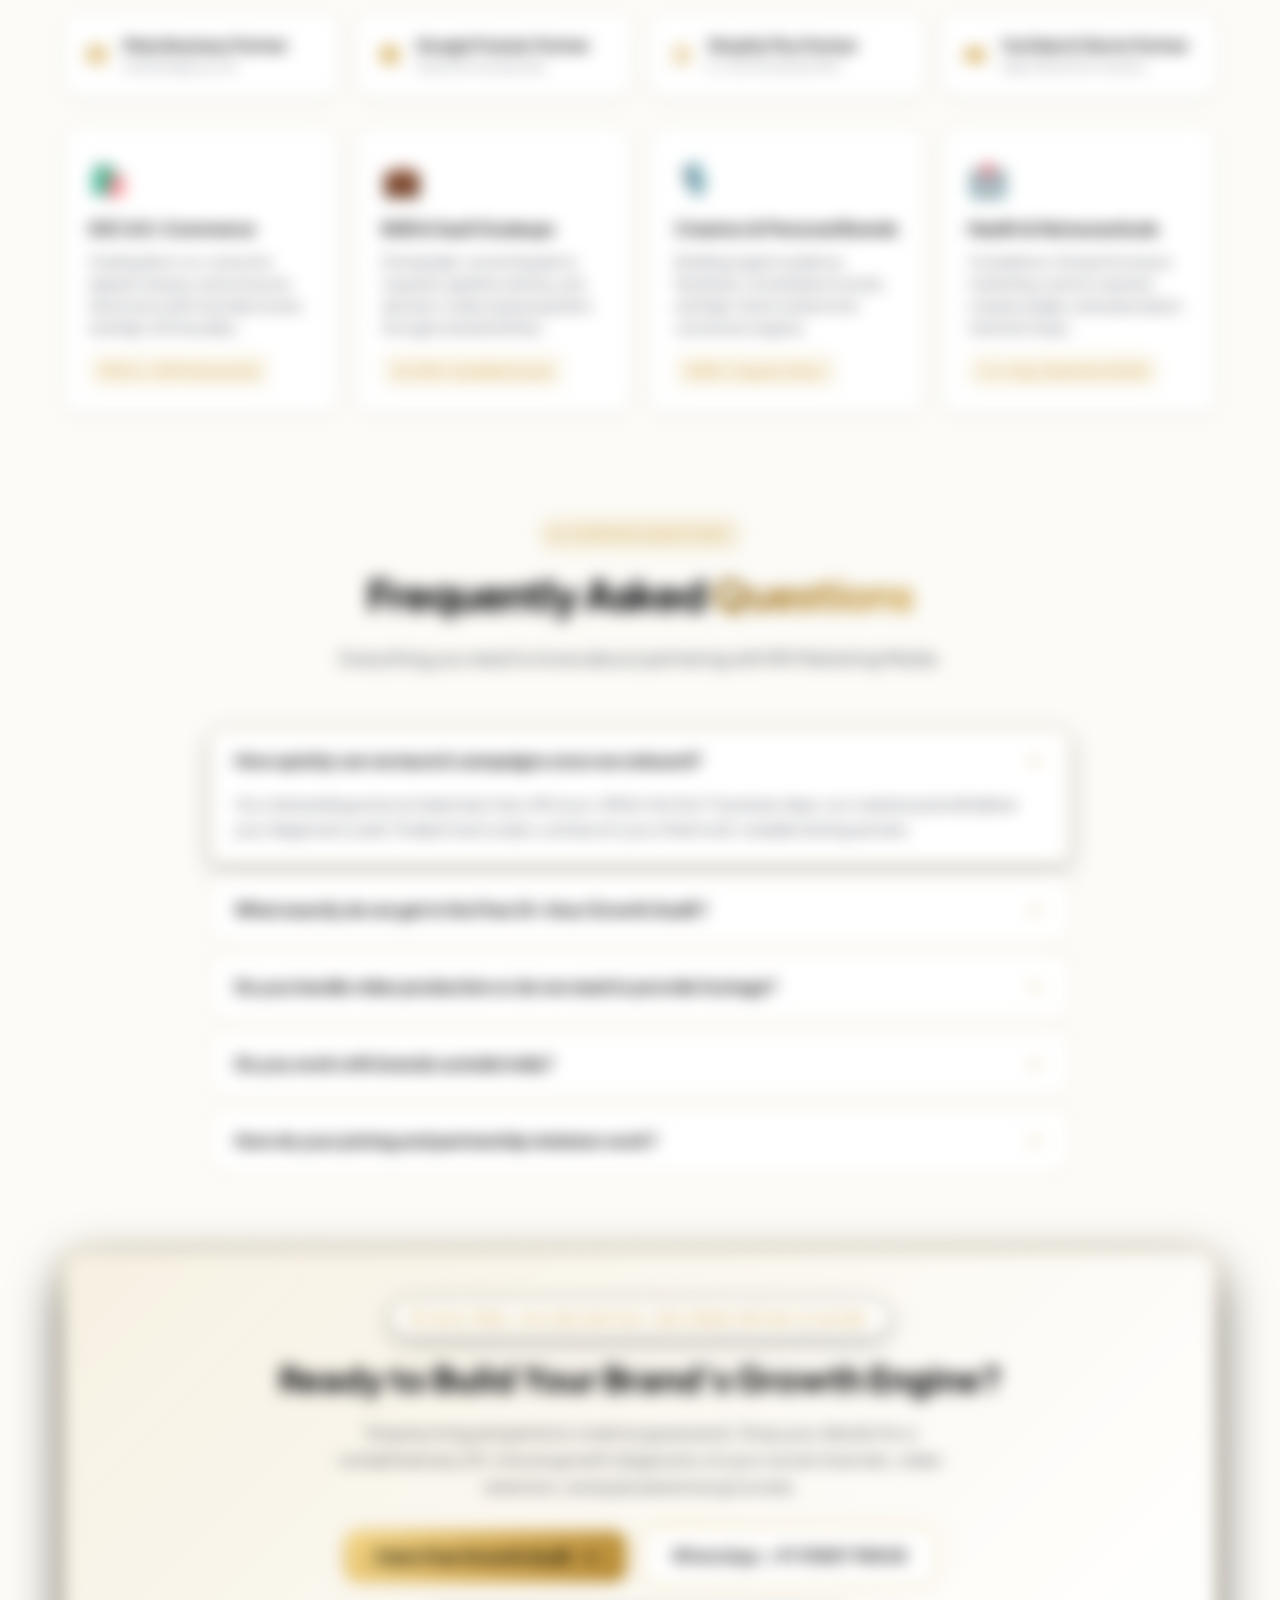
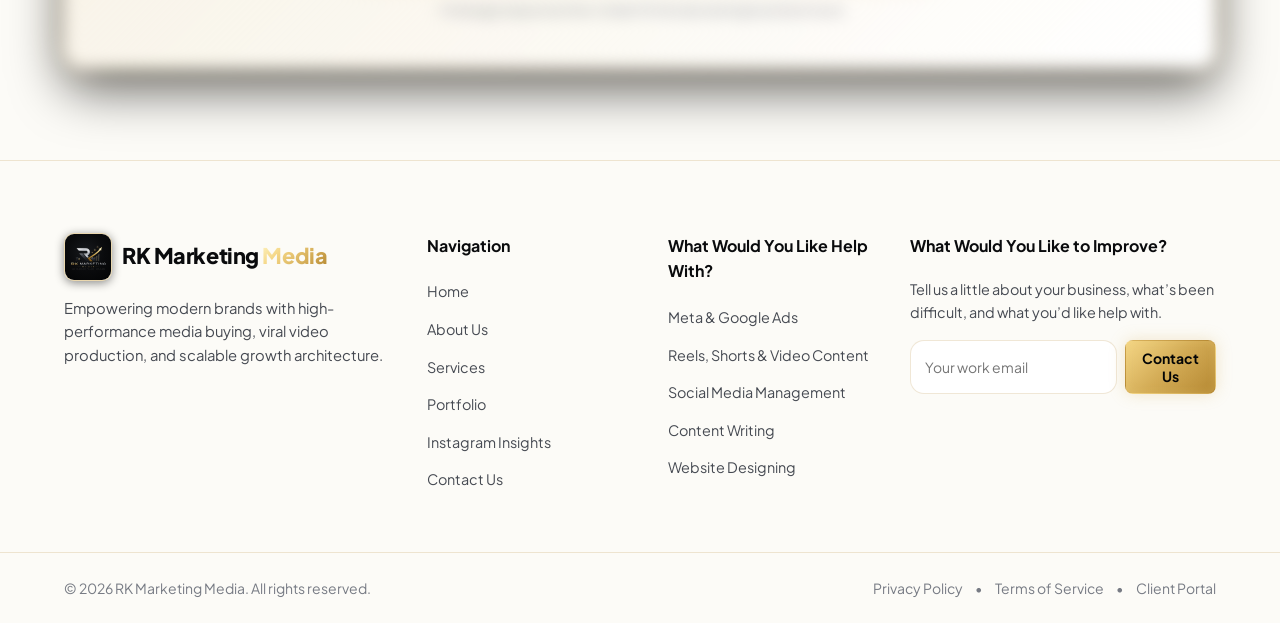
==== commit 51ae2fbc: "style(typography): decrease vertical spacing between section heading and sub-text" ====
--- a/index.html
+++ b/index.html
@@ -8,7 +8,7 @@
   <link rel="preconnect" href="https://fonts.googleapis.com">
   <link rel="preconnect" href="https://fonts.gstatic.com" crossorigin>
   <link href="https://fonts.googleapis.com/css2?family=Plus+Jakarta+Sans:wght@300;400;500;600;700;800;900&display=swap" rel="stylesheet">
-  <link rel="stylesheet" href="styles.css?v=6.3">
+  <link rel="stylesheet" href="styles.css?v=6.4">
 </head>
 <body>
   <!-- Interactive Futuristic Background Canvas -->
@@ -316,7 +316,7 @@
         <div class="section-header text-center">
           <span class="section-tag"><span class="oryzo-dot-pulse"></span>HOW WE GROW</span>
           <h2 class="section-title">A Clear Plan for Your <span class="gradient-text">Next 90 Days</span></h2>
-          <div class="oryzo-dashline" style="max-width: 140px; margin: 16px auto;"></div>
+          <div class="oryzo-dashline" style="max-width: 140px; margin: 6px auto 10px auto;"></div>
           <p class="section-description">
             Growing your brand takes more than posting regularly. It takes understanding your audience, creating content they care about, and learning from the response. Here’s how we approach your first three months.
           </p>
@@ -438,7 +438,7 @@
         <div class="section-header text-center">
           <span class="section-tag"><span class="oryzo-dot-pulse"></span>VERIFIED RESULTS</span>
           <h2 class="section-title">What Founders Say About<br><span class="gradient-text title-line-break" style="display: block;">RK Marketing Media</span></h2>
-          <div class="oryzo-dashline" style="max-width: 140px; margin: 16px auto;"></div>
+          <div class="oryzo-dashline" style="max-width: 140px; margin: 6px auto 10px auto;"></div>
           <p class="section-description">
             Real founders, real metrics, and exponential growth. Here is how our creative and media buying strategy transformed brands into market leaders.
           </p>
@@ -526,7 +526,7 @@
         <div class="section-header text-center">
           <span class="section-tag"><span class="oryzo-dot-pulse"></span>CERTIFIED ECOSYSTEM</span>
           <h2 class="section-title">Official Platform <span class="gradient-text">Partners & Networks</span></h2>
-          <div class="oryzo-dashline" style="max-width: 140px; margin: 16px auto;"></div>
+          <div class="oryzo-dashline" style="max-width: 140px; margin: 6px auto 10px auto;"></div>
           <p class="section-description">
             We hold certified partnerships across the world's leading advertising, commerce, and attribution platforms to give our clients an unfair competitive advantage.
           </p>
@@ -622,7 +622,7 @@
         <div class="section-header text-center">
           <span class="section-tag"><span class="oryzo-dot-pulse"></span>COMMON QUESTIONS</span>
           <h2 class="section-title">Frequently Asked <span class="gradient-text">Questions</span></h2>
-          <div class="oryzo-dashline" style="max-width: 140px; margin: 16px auto;"></div>
+          <div class="oryzo-dashline" style="max-width: 140px; margin: 6px auto 10px auto;"></div>
           <p class="section-description">
             Everything you need to know about partnering with RK Marketing Media.
           </p>
@@ -856,6 +856,6 @@
     </div>
   </footer>
 
-  <script src="script.js?v=6.3"></script>
+  <script src="script.js?v=6.4"></script>
 </body>
 </html>
--- a/styles.css
+++ b/styles.css
@@ -328,11 +328,19 @@
   font-weight: 800;
   letter-spacing: -0.025em;
   line-height: 1.25;
-  margin-bottom: 18px;
+  margin-bottom: 8px;
   text-align: center;
   max-width: 820px;
   margin-left: auto;
   margin-right: auto;
+}
+
+.section-header .section-title {
+  margin-bottom: 6px;
+}
+
+.section-header .oryzo-dashline {
+  margin: 6px auto 10px auto !important;
 }
 
 .section-description {
@@ -343,6 +351,7 @@
   max-width: 680px;
   margin-left: auto;
   margin-right: auto;
+  margin-top: 0;
 }
 
 /* --- Buttons --- */
@@ -6139,7 +6148,7 @@
     var(--dash-color) 0 3px,
     transparent 0 7px
   );
-  margin: 18px 0;
+  margin: 10px 0;
   background-size: 28px 100%;
   animation: oryzoDashFlow 12s linear infinite;
   opacity: 0.85;
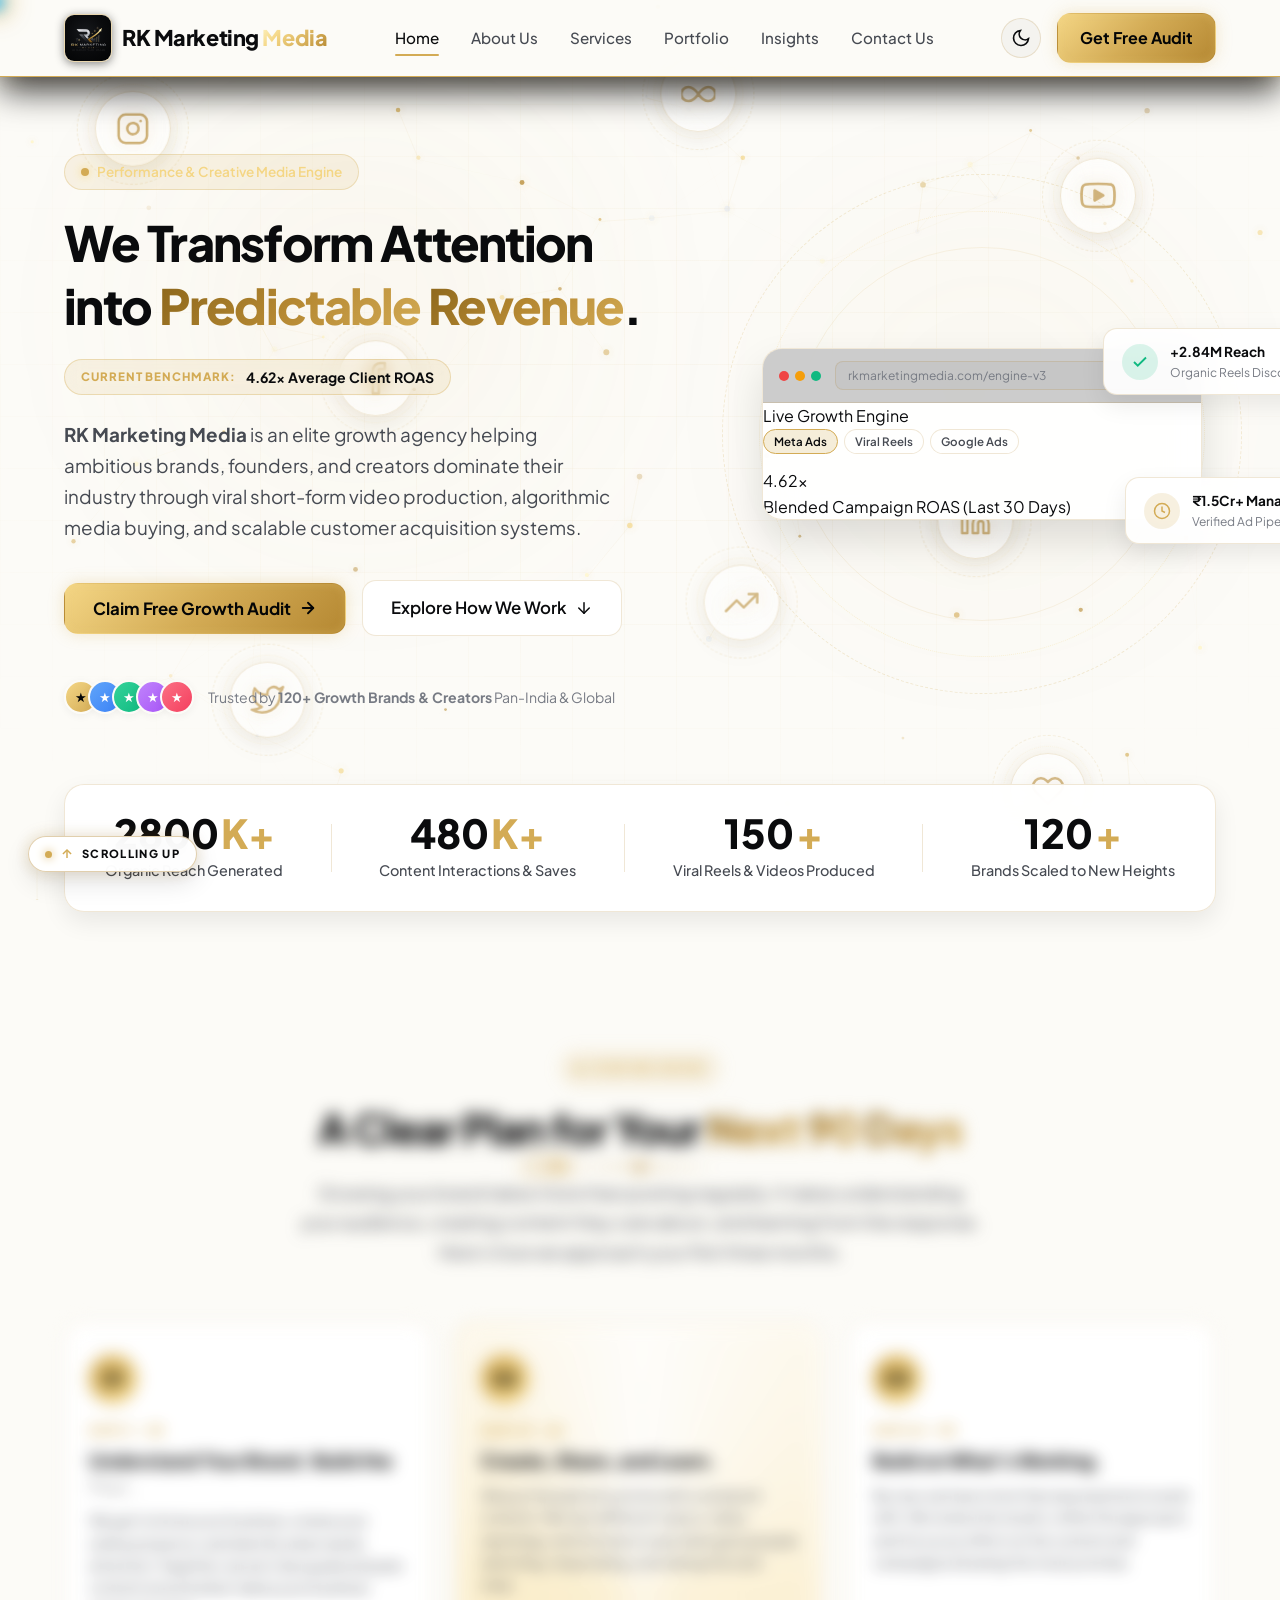
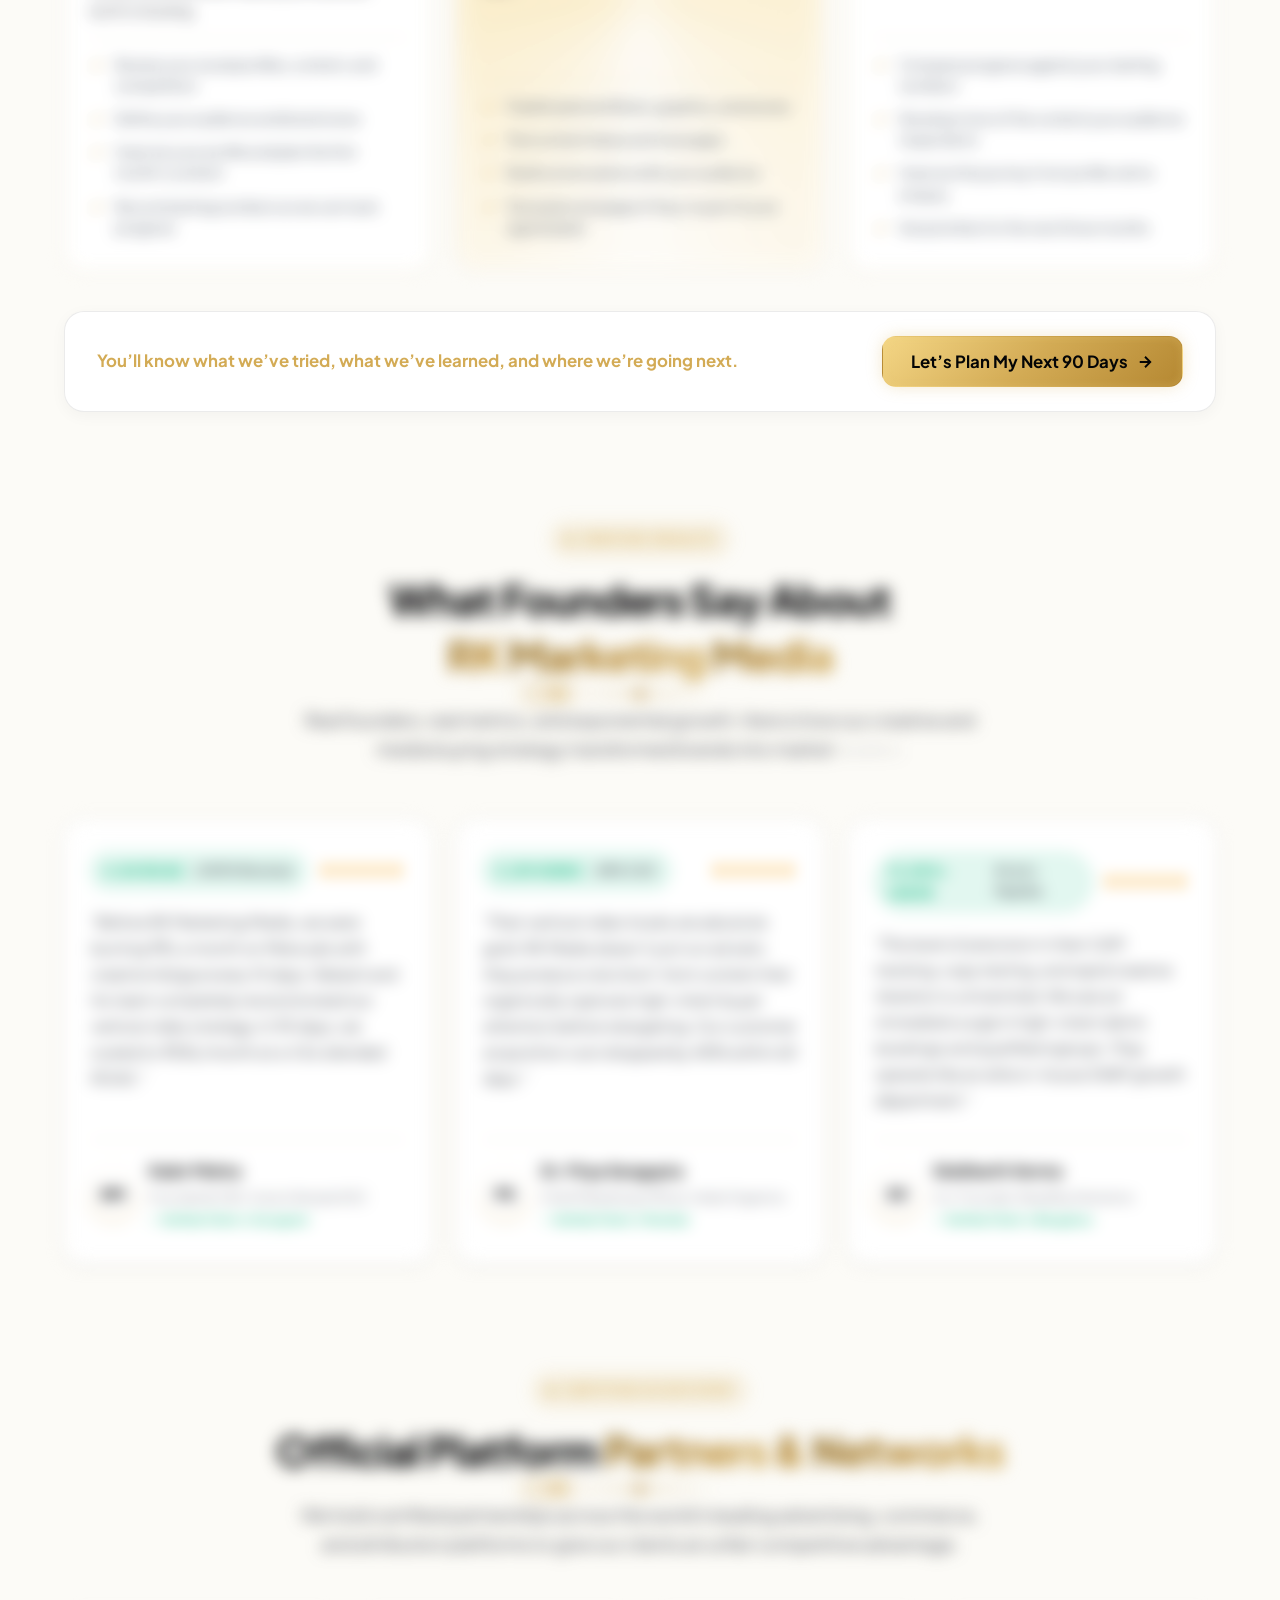
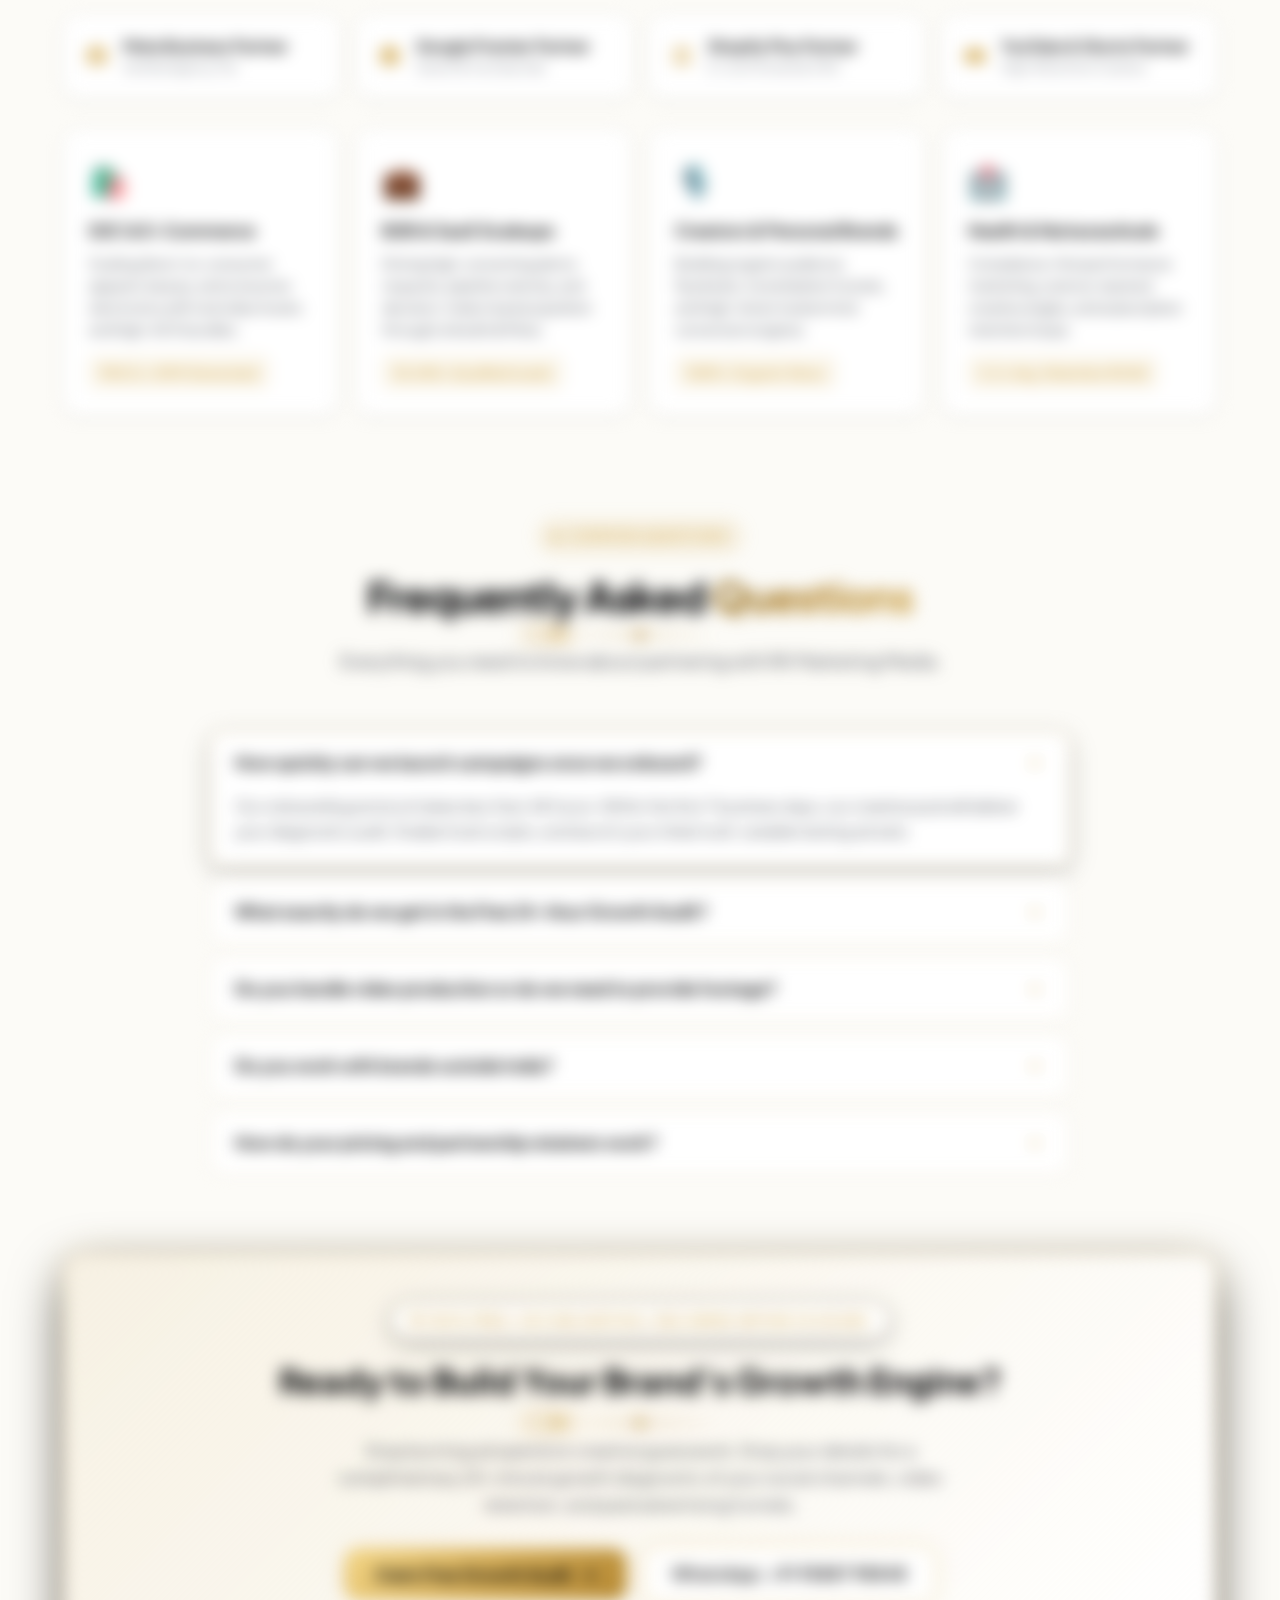
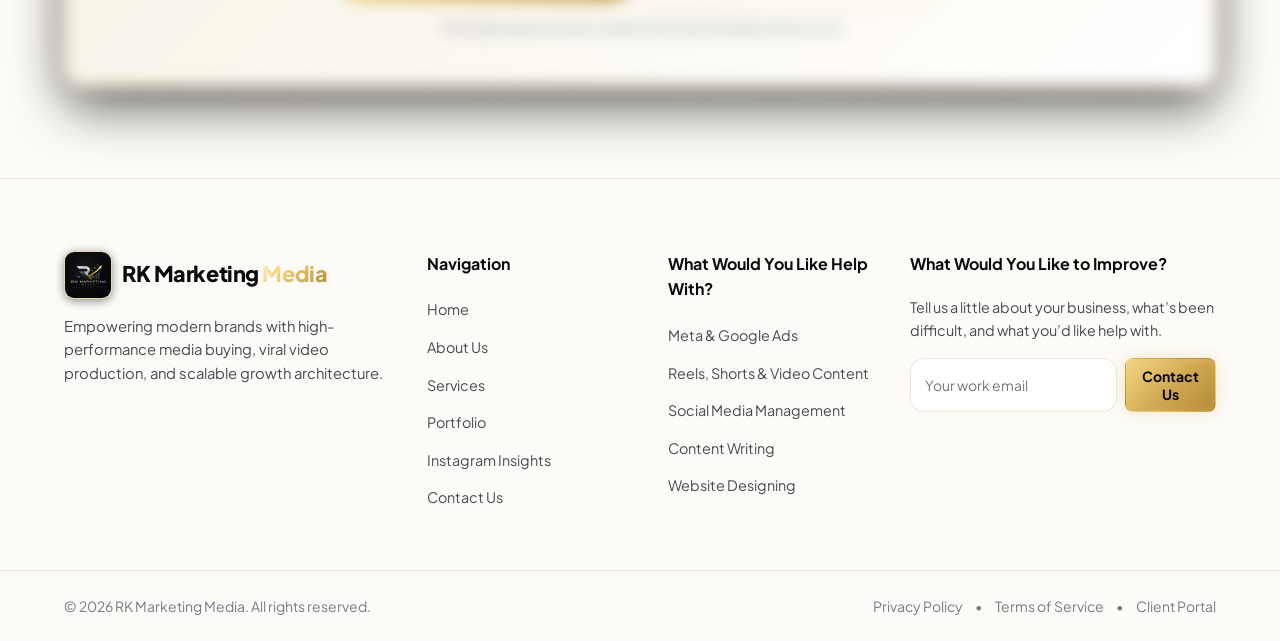
==== commit e32f58ae: "feat(ui): add animated cyber gold laser line divider between headings and sub-text across entire web" ====
--- a/index.html
+++ b/index.html
@@ -8,7 +8,7 @@
   <link rel="preconnect" href="https://fonts.googleapis.com">
   <link rel="preconnect" href="https://fonts.gstatic.com" crossorigin>
   <link href="https://fonts.googleapis.com/css2?family=Plus+Jakarta+Sans:wght@300;400;500;600;700;800;900&display=swap" rel="stylesheet">
-  <link rel="stylesheet" href="styles.css?v=6.4">
+  <link rel="stylesheet" href="styles.css?v=6.5">
 </head>
 <body>
   <!-- Interactive Futuristic Background Canvas -->
@@ -316,7 +316,7 @@
         <div class="section-header text-center">
           <span class="section-tag"><span class="oryzo-dot-pulse"></span>HOW WE GROW</span>
           <h2 class="section-title">A Clear Plan for Your <span class="gradient-text">Next 90 Days</span></h2>
-          <div class="oryzo-dashline" style="max-width: 140px; margin: 6px auto 10px auto;"></div>
+          <div class="section-line-anim"></div>
           <p class="section-description">
             Growing your brand takes more than posting regularly. It takes understanding your audience, creating content they care about, and learning from the response. Here’s how we approach your first three months.
           </p>
@@ -438,7 +438,7 @@
         <div class="section-header text-center">
           <span class="section-tag"><span class="oryzo-dot-pulse"></span>VERIFIED RESULTS</span>
           <h2 class="section-title">What Founders Say About<br><span class="gradient-text title-line-break" style="display: block;">RK Marketing Media</span></h2>
-          <div class="oryzo-dashline" style="max-width: 140px; margin: 6px auto 10px auto;"></div>
+          <div class="section-line-anim"></div>
           <p class="section-description">
             Real founders, real metrics, and exponential growth. Here is how our creative and media buying strategy transformed brands into market leaders.
           </p>
@@ -526,7 +526,7 @@
         <div class="section-header text-center">
           <span class="section-tag"><span class="oryzo-dot-pulse"></span>CERTIFIED ECOSYSTEM</span>
           <h2 class="section-title">Official Platform <span class="gradient-text">Partners & Networks</span></h2>
-          <div class="oryzo-dashline" style="max-width: 140px; margin: 6px auto 10px auto;"></div>
+          <div class="section-line-anim"></div>
           <p class="section-description">
             We hold certified partnerships across the world's leading advertising, commerce, and attribution platforms to give our clients an unfair competitive advantage.
           </p>
@@ -622,7 +622,7 @@
         <div class="section-header text-center">
           <span class="section-tag"><span class="oryzo-dot-pulse"></span>COMMON QUESTIONS</span>
           <h2 class="section-title">Frequently Asked <span class="gradient-text">Questions</span></h2>
-          <div class="oryzo-dashline" style="max-width: 140px; margin: 6px auto 10px auto;"></div>
+          <div class="section-line-anim"></div>
           <p class="section-description">
             Everything you need to know about partnering with RK Marketing Media.
           </p>
@@ -707,6 +707,7 @@
             100% Free • No Obligation • Delivered Within 24 Hours
           </div>
           <h2 class="subpage-cta-title">Ready to Build Your Brand's Growth Engine?</h2>
+          <div class="section-line-anim"></div>
           <p class="subpage-cta-desc">
             Stop burning ad spend on creative guesswork. Drop your details for a complimentary 20-minute growth diagnostic of your social channels, video retention, and paid advertising funnels.
           </p>
@@ -735,6 +736,7 @@
       <div class="audit-modal-header">
         <span class="modal-header-tag">100% Free • No Obligation</span>
         <h3 id="auditModalTitle" class="audit-modal-title">Get Your Free <span class="gradient-text">Growth Audit</span></h3>
+        <div class="section-line-anim"></div>
         <p class="audit-modal-desc">
           Drop your details below. We'll analyze your current social media, reels & online presence, and send you a practical growth breakdown within 24 hours.
         </p>
@@ -856,6 +858,6 @@
     </div>
   </footer>
 
-  <script src="script.js?v=6.4"></script>
+  <script src="script.js?v=6.5"></script>
 </body>
 </html>
--- a/styles.css
+++ b/styles.css
@@ -339,7 +339,8 @@
   margin-bottom: 6px;
 }
 
-.section-header .oryzo-dashline {
+.section-header .oryzo-dashline,
+.section-header .section-line-anim {
   margin: 6px auto 10px auto !important;
 }
 
@@ -6138,24 +6139,143 @@
   animation: oryzoSheenSweep 1.2s cubic-bezier(0.16, 1, 0.3, 1) infinite;
 }
 
-/* 6. Precision Cyber Dashline Dividers (.oryzo-dashline) */
+/* 6. Precision Animated Cyber & Gold Line Dividers (.section-line-anim / .oryzo-dashline) */
+.section-line-anim,
 .oryzo-dashline {
-  --dash-color: rgba(211, 171, 85, 0.32);
-  height: 1.5px;
+  position: relative;
   width: 100%;
-  background: repeating-linear-gradient(
+  max-width: 140px;
+  height: 2px;
+  margin: 6px auto 10px auto !important;
+  background: linear-gradient(
     90deg,
-    var(--dash-color) 0 3px,
-    transparent 0 7px
+    transparent 0%,
+    rgba(211, 171, 85, 0.28) 20%,
+    rgba(211, 171, 85, 0.65) 50%,
+    rgba(211, 171, 85, 0.28) 80%,
+    transparent 100%
   );
-  margin: 10px 0;
-  background-size: 28px 100%;
-  animation: oryzoDashFlow 12s linear infinite;
-  opacity: 0.85;
-}
-
+  border-radius: 2px;
+  box-shadow: 0 0 10px rgba(211, 171, 85, 0.2);
+  display: block;
+  overflow: visible;
+}
+
+/* Sweeping high-velocity laser light head */
+.section-line-anim::after,
+.oryzo-dashline::after {
+  content: "";
+  position: absolute;
+  top: -1.5px;
+  left: -45px;
+  width: 45px;
+  height: 5px;
+  border-radius: 4px;
+  background: linear-gradient(
+    90deg,
+    transparent 0%,
+    rgba(255, 255, 255, 0.95) 45%,
+    var(--primary-hover) 75%,
+    transparent 100%
+  );
+  box-shadow: 0 0 10px var(--primary-hover), 0 0 20px rgba(211, 171, 85, 0.95);
+  animation: lineLaserTravel 2.4s cubic-bezier(0.4, 0, 0.2, 1) infinite;
+  pointer-events: none;
+}
+
+/* Pulsing kinetic center glowing node */
+.section-line-anim::before,
+.oryzo-dashline::before {
+  content: "";
+  position: absolute;
+  top: 50%;
+  left: 50%;
+  transform: translate(-50%, -50%);
+  width: 6px;
+  height: 6px;
+  border-radius: 50%;
+  background: #ffffff;
+  box-shadow: 0 0 8px #ffffff, 0 0 16px var(--primary-hover), 0 0 24px rgba(211, 171, 85, 0.9);
+  animation: lineCenterPulse 2.4s ease-in-out infinite;
+  z-index: 2;
+  pointer-events: none;
+}
+
+@keyframes lineLaserTravel {
+  0% {
+    left: -45px;
+    opacity: 0;
+  }
+  18% {
+    opacity: 1;
+  }
+  82% {
+    opacity: 1;
+  }
+  100% {
+    left: calc(100% + 5px);
+    opacity: 0;
+  }
+}
+
+@keyframes lineCenterPulse {
+  0%, 100% {
+    transform: translate(-50%, -50%) scale(0.85);
+    opacity: 0.7;
+  }
+  50% {
+    transform: translate(-50%, -50%) scale(1.4);
+    opacity: 1;
+    box-shadow: 0 0 10px #ffffff, 0 0 18px #f4d685, 0 0 28px rgba(211, 171, 85, 0.95);
+  }
+}
+
+[data-theme="light"] .section-line-anim,
 [data-theme="light"] .oryzo-dashline {
-  --dash-color: rgba(181, 136, 50, 0.3);
+  background: linear-gradient(
+    90deg,
+    transparent 0%,
+    rgba(181, 136, 50, 0.28) 20%,
+    rgba(181, 136, 50, 0.65) 50%,
+    rgba(181, 136, 50, 0.28) 80%,
+    transparent 100%
+  );
+  box-shadow: 0 0 8px rgba(181, 136, 50, 0.15);
+}
+
+[data-theme="light"] .section-line-anim::after,
+[data-theme="light"] .oryzo-dashline::after {
+  background: linear-gradient(
+    90deg,
+    transparent 0%,
+    rgba(255, 255, 255, 0.95) 45%,
+    #d3ab55 75%,
+    transparent 100%
+  );
+  box-shadow: 0 0 8px #d3ab55, 0 0 16px rgba(181, 136, 50, 0.75);
+}
+
+[data-theme="light"] .section-line-anim::before,
+[data-theme="light"] .oryzo-dashline::before {
+  background: #b58832;
+  box-shadow: 0 0 6px #b58832, 0 0 12px rgba(181, 136, 50, 0.7);
+}
+
+/* Specific context alignment overrides */
+.section-header.text-left .section-line-anim,
+.section-header.text-left .oryzo-dashline {
+  margin-left: 0 !important;
+  margin-right: auto !important;
+}
+
+.subpage-cta-banner .section-line-anim,
+.subpage-cta-banner .oryzo-dashline {
+  margin: 6px auto 14px auto !important;
+}
+
+.audit-modal-header .section-line-anim,
+.audit-modal-header .oryzo-dashline {
+  margin: 6px auto 12px auto !important;
 }
 
 /* 7. Pulsing Kinetic Dot Accent (.oryzo-dot-pulse) */
@@ -6175,7 +6295,10 @@
   .oryzo-halo-glow .oryzo-halo-layer,
   .oryzo-halo-glow .oryzo-border-ring,
   .btn-oryzo-shimmer:hover::before,
-  .oryzo-dashline,
+  .section-line-anim::after,
+  .section-line-anim::before,
+  .oryzo-dashline::after,
+  .oryzo-dashline::before,
   .oryzo-dot-pulse {
     animation: none !important;
   }
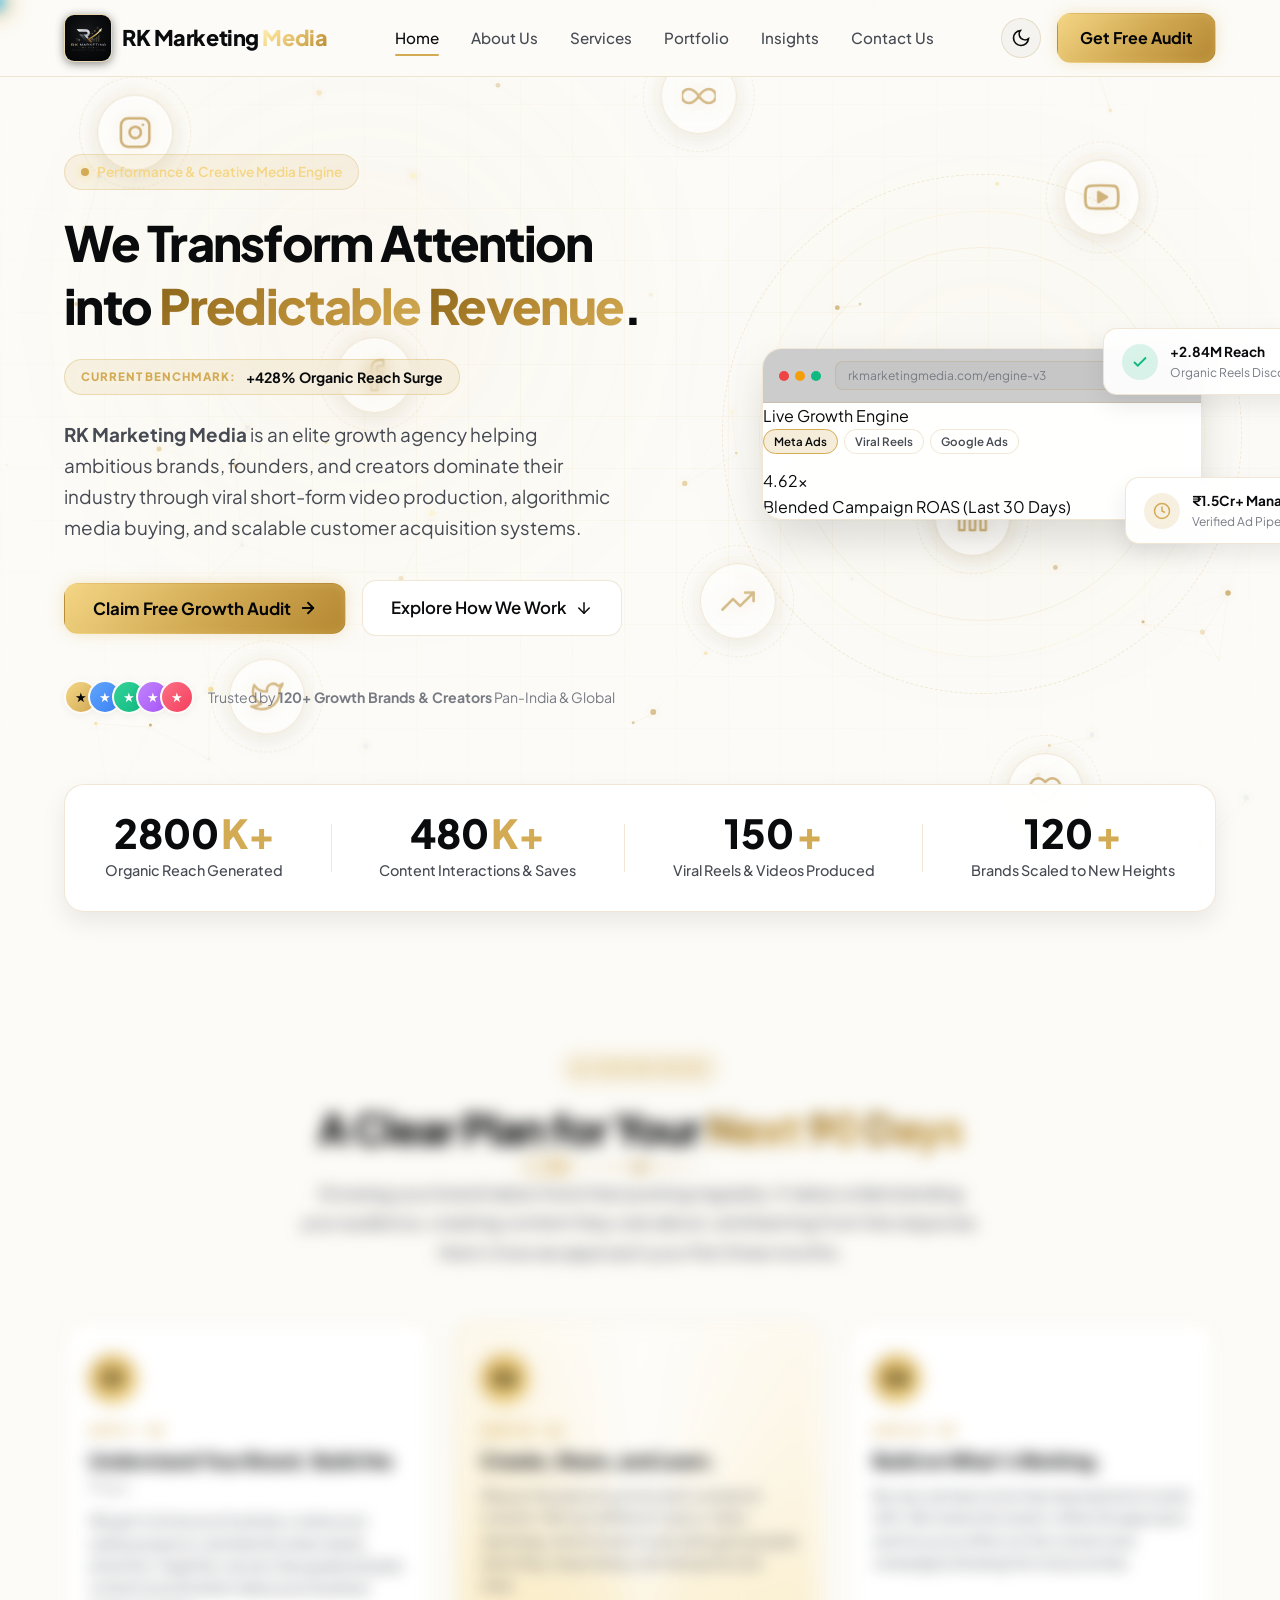
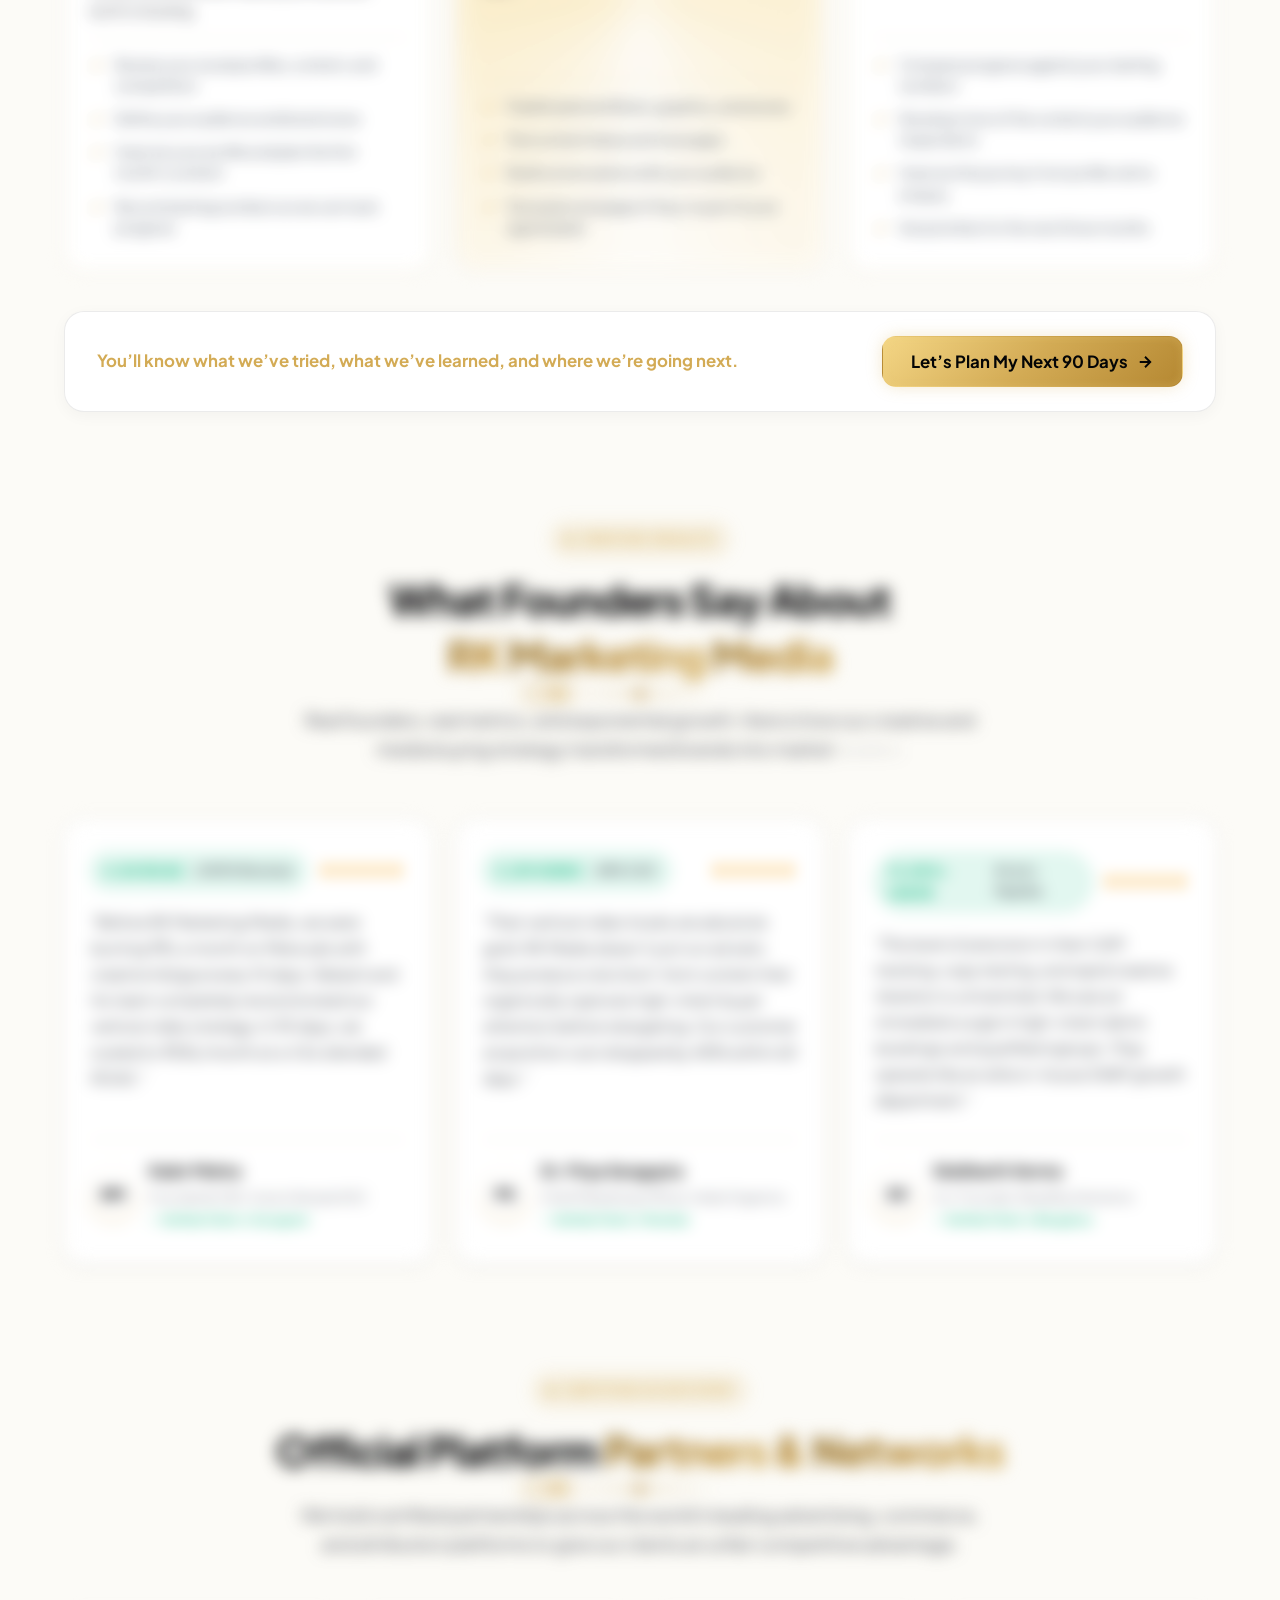
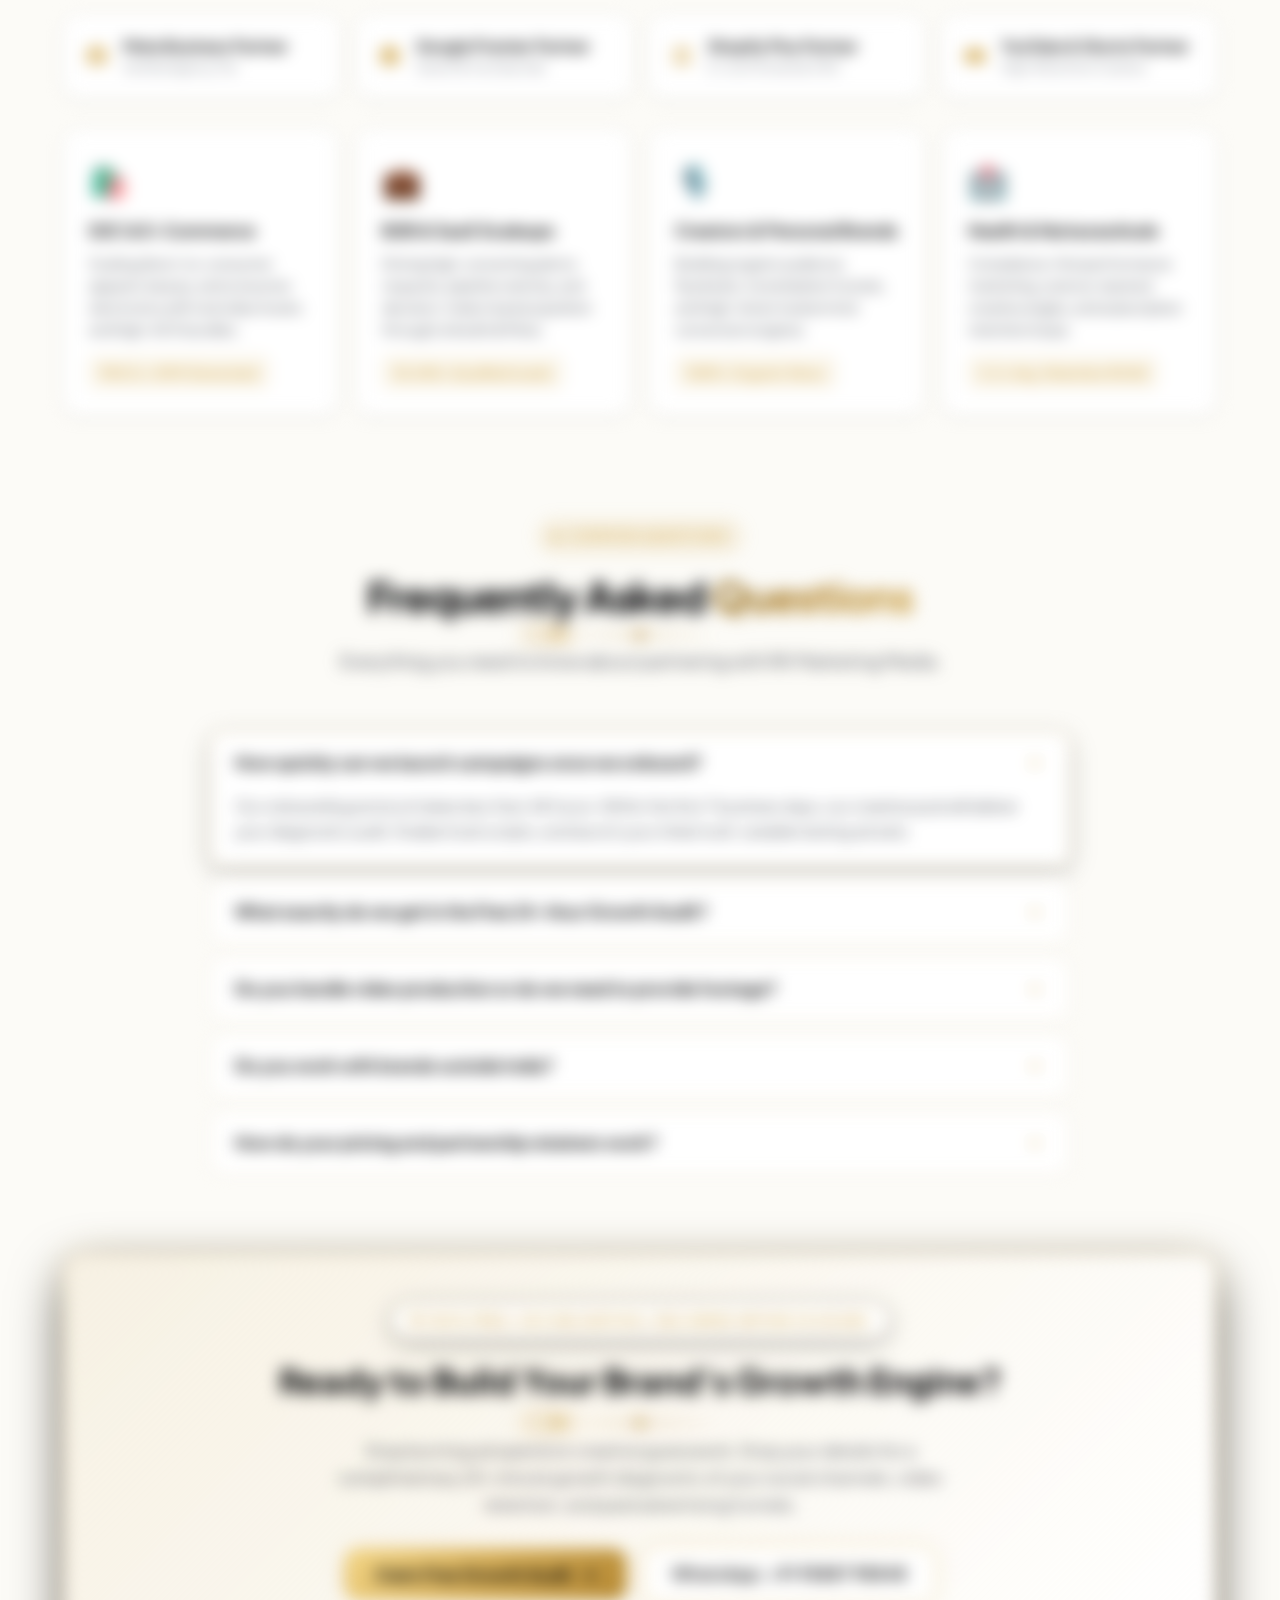
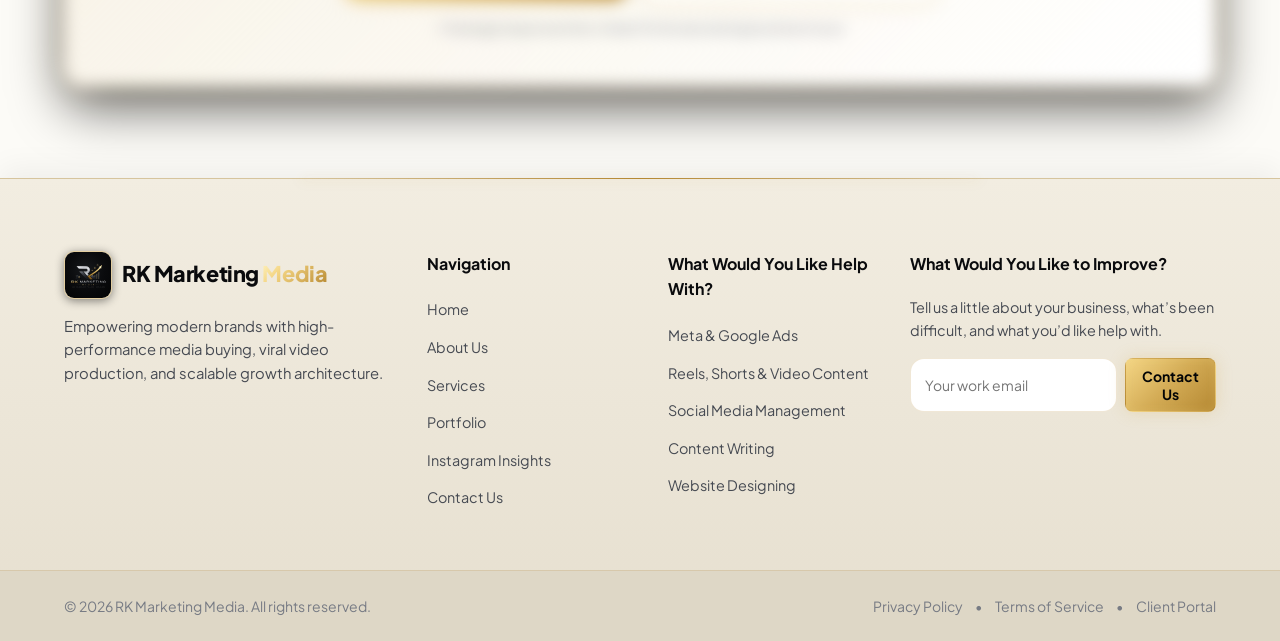
==== commit 3fea2f9e: "style(footer): add distinct background color, gradient depth, and glowing top rim to footer section" ====
--- a/index.html
+++ b/index.html
@@ -8,7 +8,7 @@
   <link rel="preconnect" href="https://fonts.googleapis.com">
   <link rel="preconnect" href="https://fonts.gstatic.com" crossorigin>
   <link href="https://fonts.googleapis.com/css2?family=Plus+Jakarta+Sans:wght@300;400;500;600;700;800;900&display=swap" rel="stylesheet">
-  <link rel="stylesheet" href="styles.css?v=6.5">
+  <link rel="stylesheet" href="styles.css?v=6.6">
 </head>
 <body>
   <!-- Interactive Futuristic Background Canvas -->
@@ -858,6 +858,6 @@
     </div>
   </footer>
 
-  <script src="script.js?v=6.5"></script>
+  <script src="script.js?v=6.6"></script>
 </body>
 </html>
--- a/styles.css
+++ b/styles.css
@@ -2854,9 +2854,27 @@
 
 /* --- FOOTER --- */
 .site-footer {
-  background: var(--bg-main);
-  border-top: 1px solid var(--border-color);
+  background: #090b0f;
+  background: linear-gradient(180deg, #0d0f15 0%, #060709 100%);
+  border-top: 1px solid rgba(211, 171, 85, 0.28);
+  box-shadow: 0 -14px 40px rgba(0, 0, 0, 0.65);
+  position: relative;
+  z-index: 5;
   padding-top: 72px;
+}
+
+.site-footer::before {
+  content: "";
+  position: absolute;
+  top: -1px;
+  left: 50%;
+  transform: translateX(-50%);
+  width: 65%;
+  max-width: 680px;
+  height: 1.5px;
+  background: linear-gradient(90deg, transparent, var(--primary), transparent);
+  box-shadow: 0 0 16px var(--primary-glow);
+  pointer-events: none;
 }
 
 .footer-container {
@@ -2941,7 +2959,8 @@
 }
 
 .footer-bottom {
-  border-top: 1px solid var(--border-color);
+  background: #040507;
+  border-top: 1px solid rgba(211, 171, 85, 0.14);
   padding: 24px 0;
 }
 
@@ -2961,6 +2980,23 @@
 
 .footer-legal a:hover {
   color: var(--text-primary);
+}
+
+[data-theme="light"] .site-footer {
+  background: #ede7d9;
+  background: linear-gradient(180deg, #f2ede1 0%, #e6dfcf 100%);
+  border-top: 1px solid rgba(181, 136, 50, 0.32);
+  box-shadow: 0 -8px 30px rgba(0, 0, 0, 0.06);
+}
+
+[data-theme="light"] .site-footer::before {
+  background: linear-gradient(90deg, transparent, var(--accent-gold-deep), transparent);
+  box-shadow: 0 0 12px rgba(181, 136, 50, 0.35);
+}
+
+[data-theme="light"] .footer-bottom {
+  background: #ded7c6;
+  border-top: 1px solid rgba(181, 136, 50, 0.18);
 }
 
 /* --- RESPONSIVE MEDIA QUERIES --- */
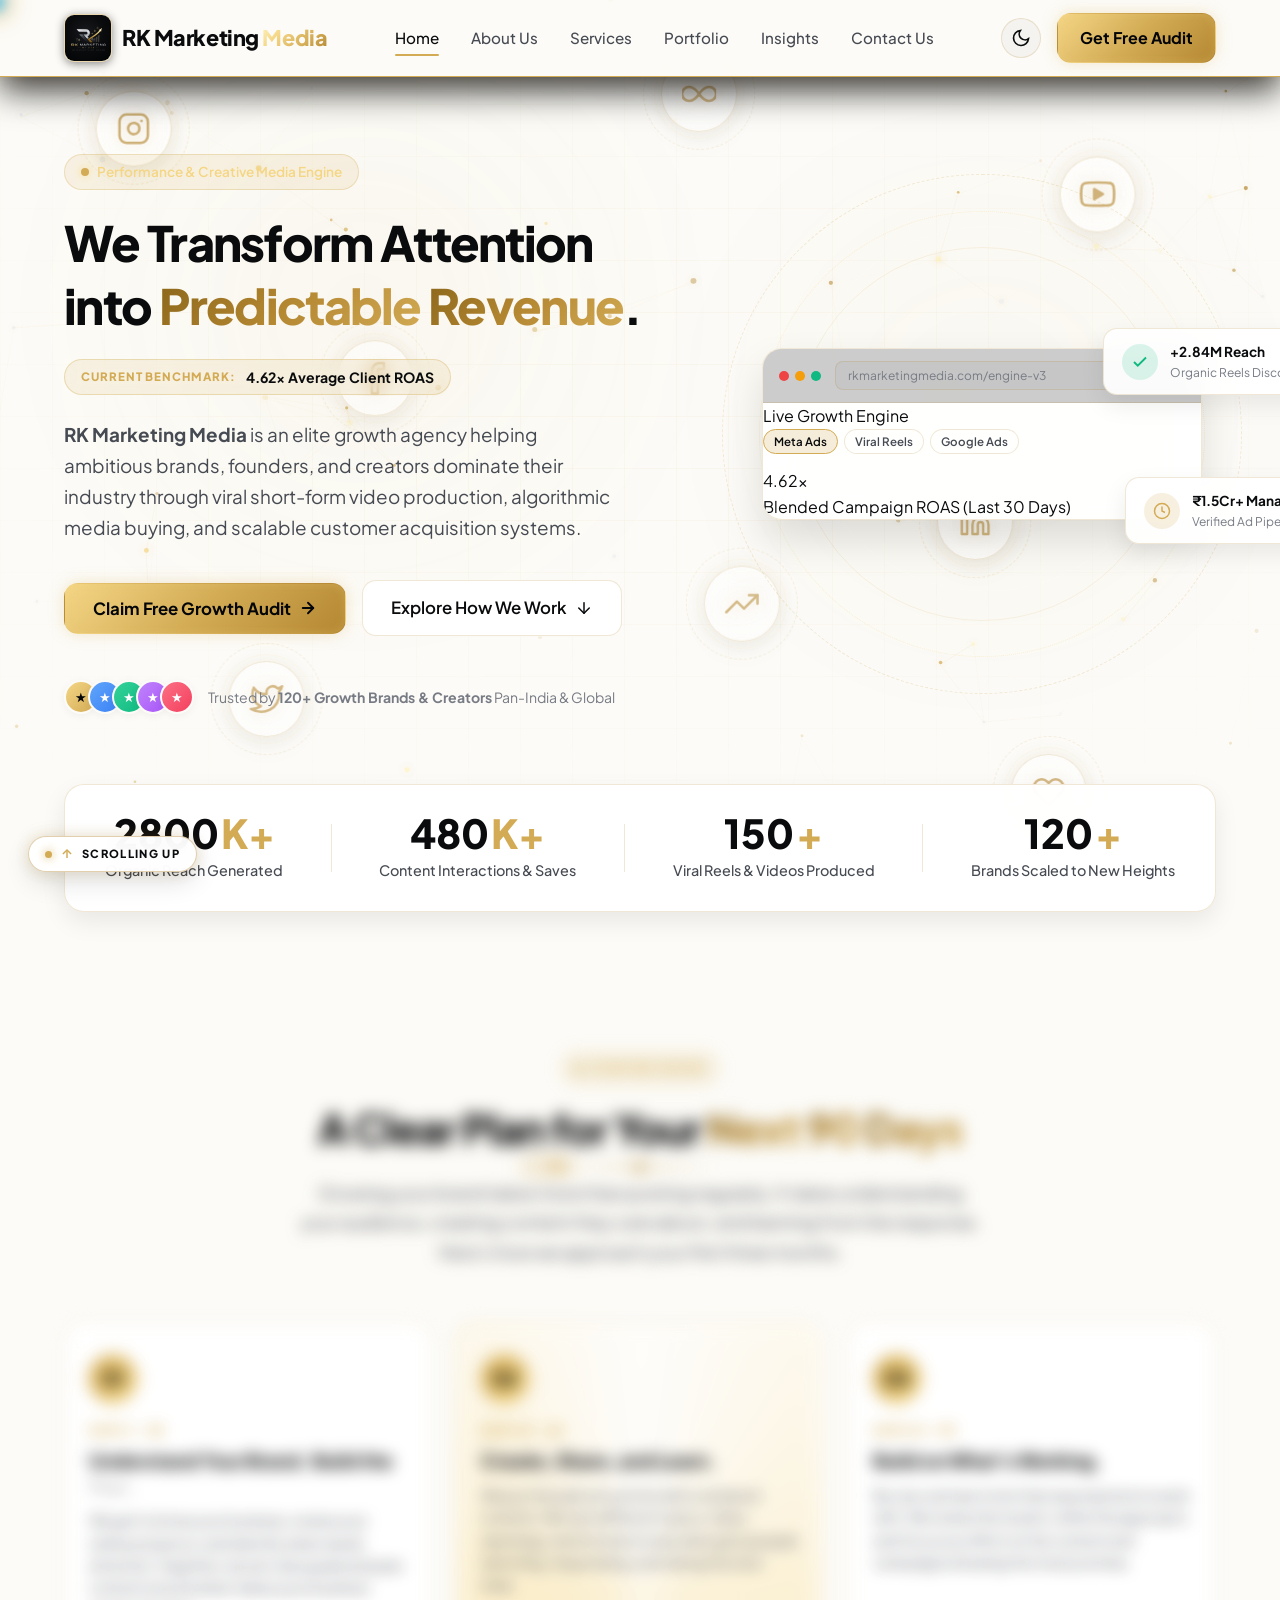
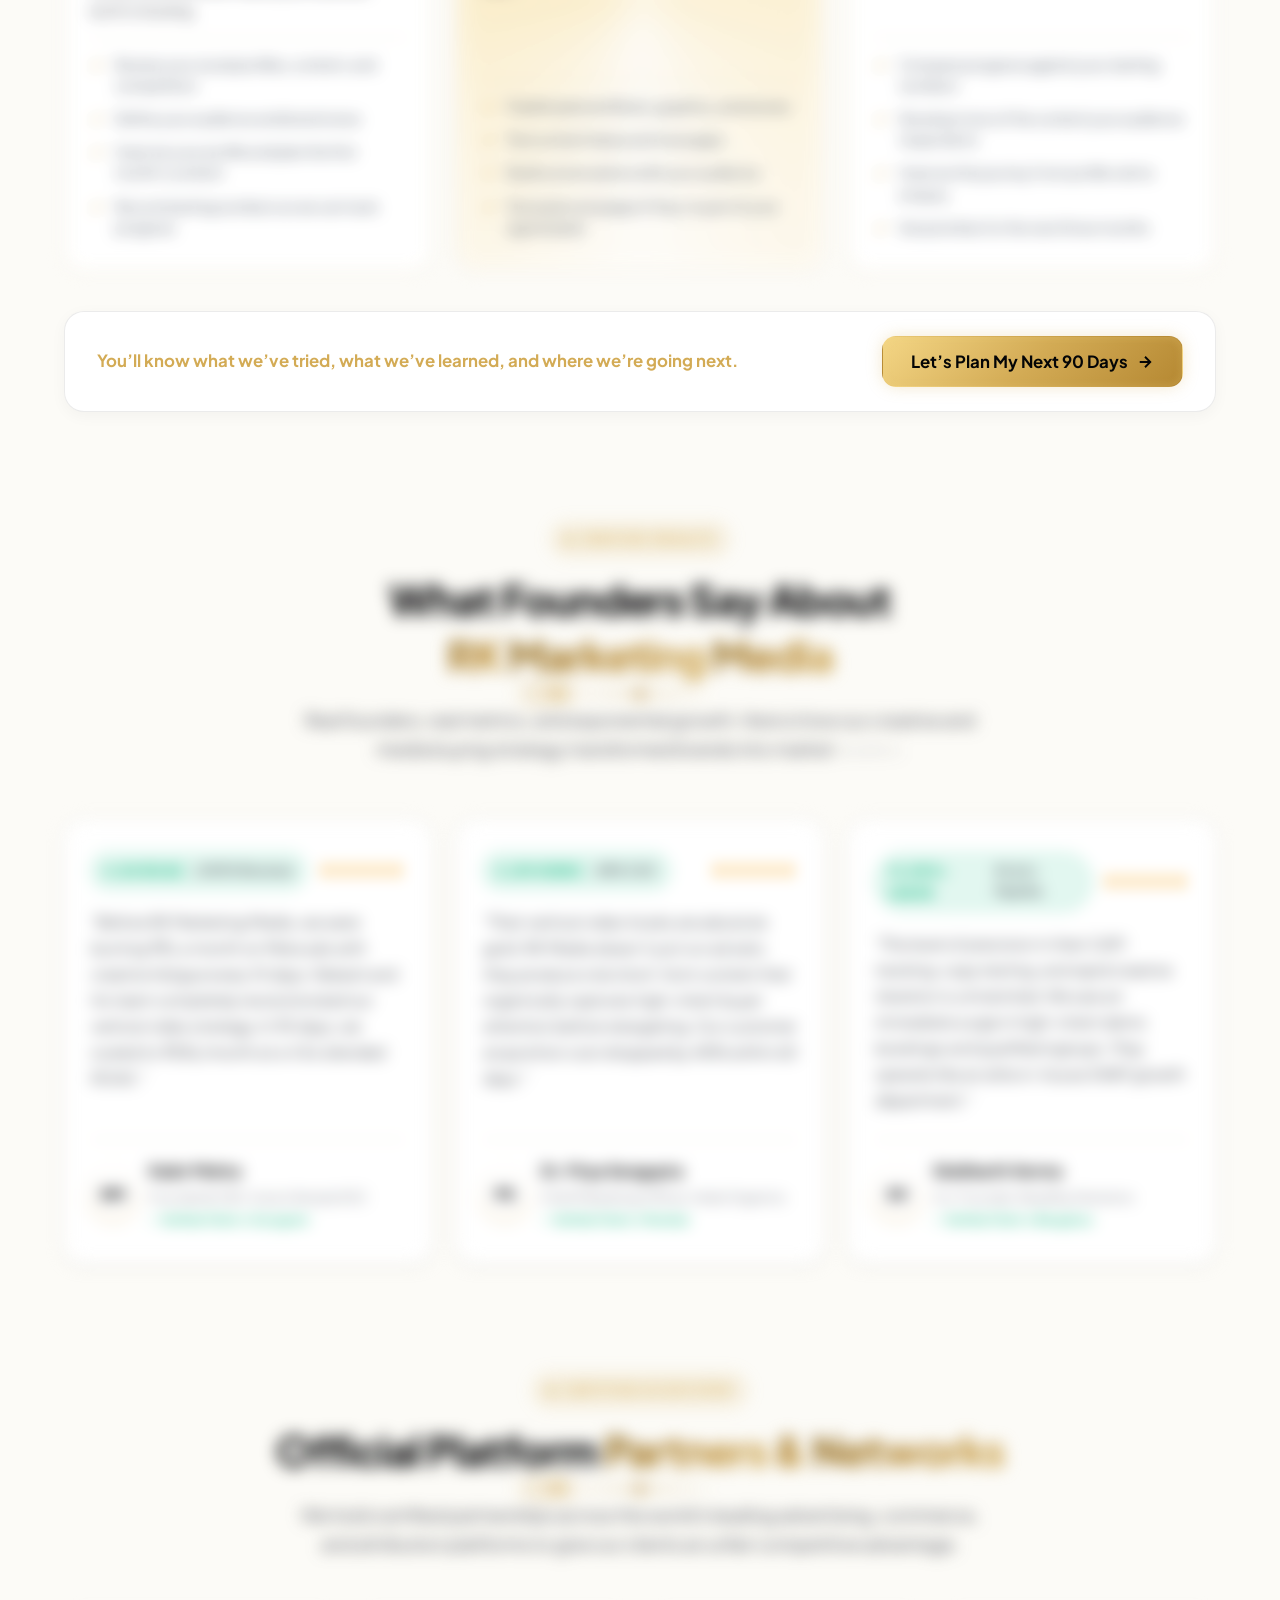
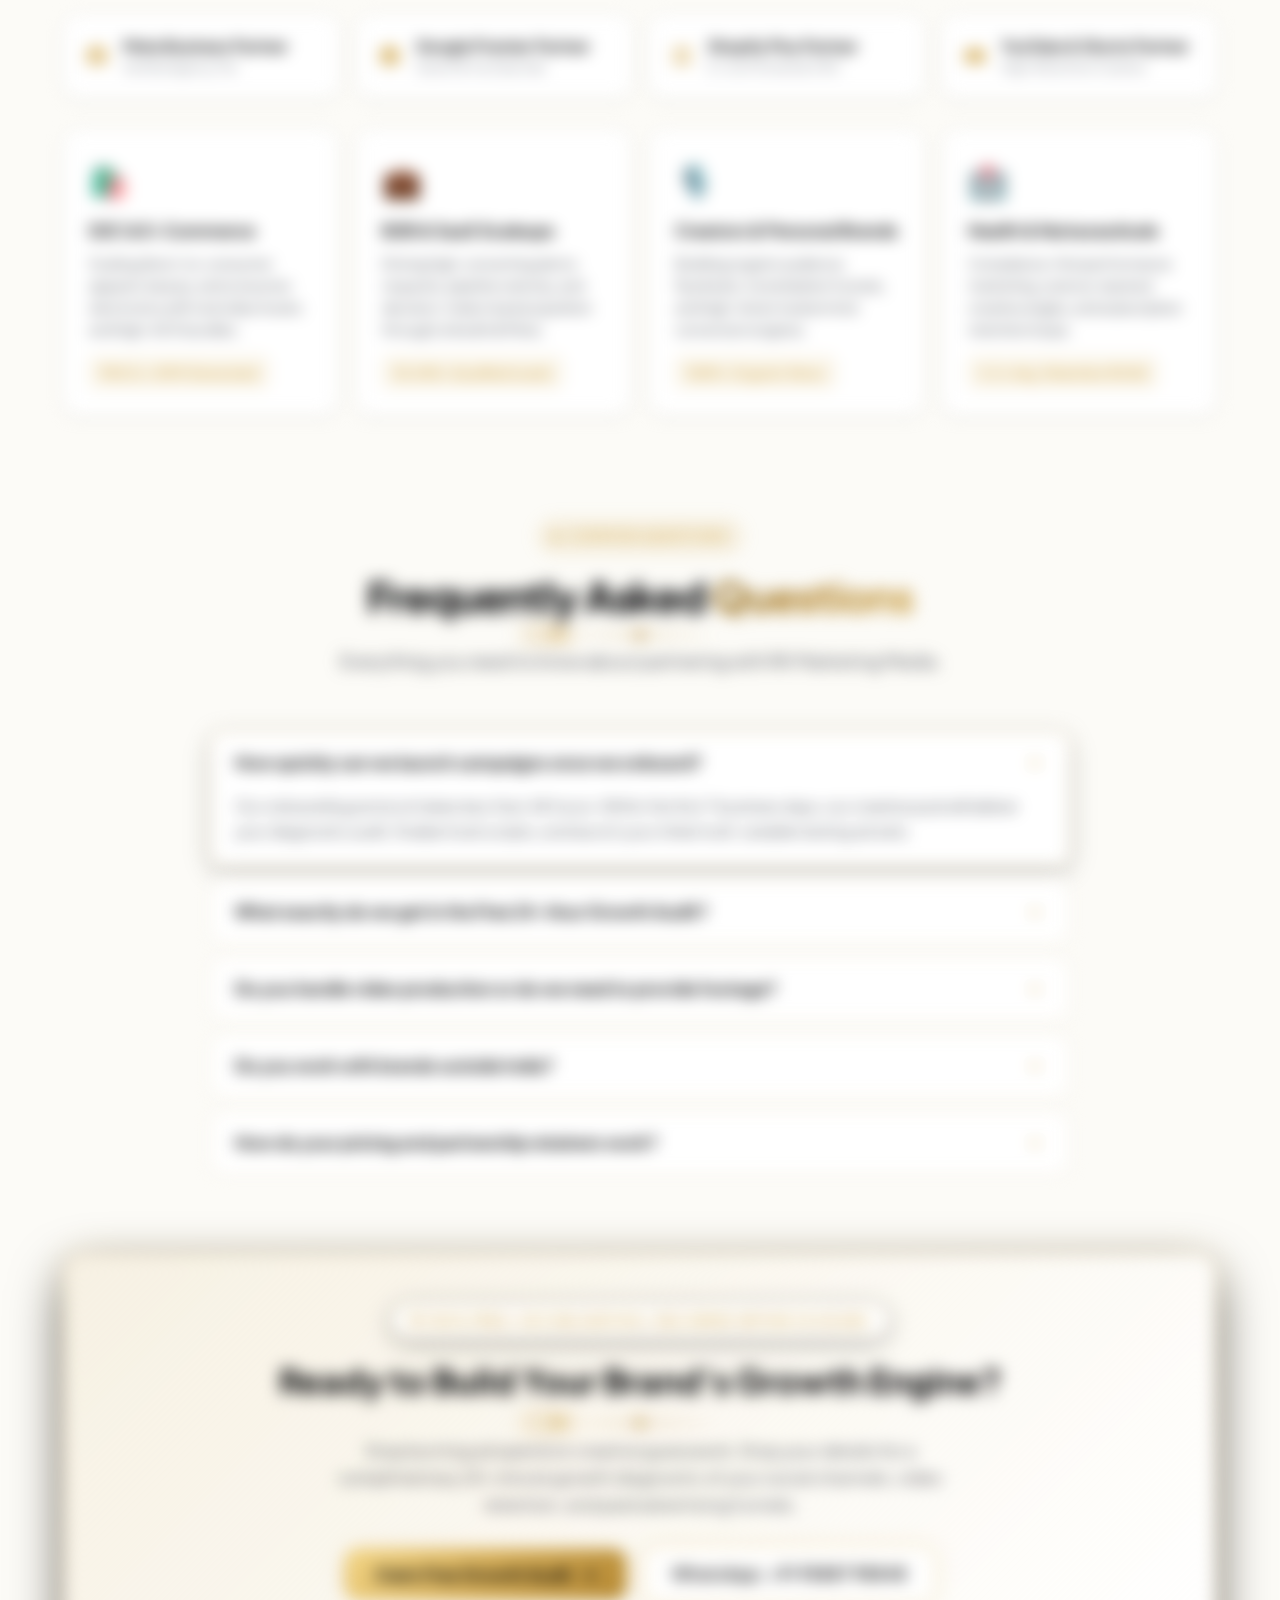
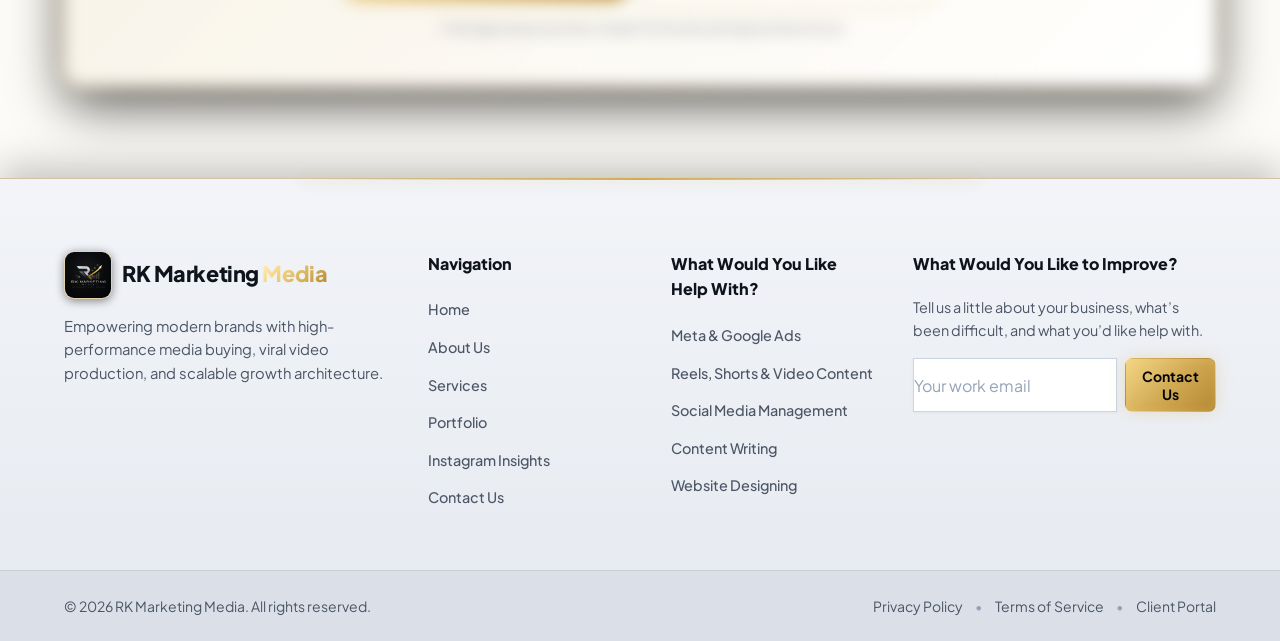
==== commit a37a95d2: "style(footer): apply light grey background with high-contrast charcoal typography across footer" ====
--- a/index.html
+++ b/index.html
@@ -8,7 +8,7 @@
   <link rel="preconnect" href="https://fonts.googleapis.com">
   <link rel="preconnect" href="https://fonts.gstatic.com" crossorigin>
   <link href="https://fonts.googleapis.com/css2?family=Plus+Jakarta+Sans:wght@300;400;500;600;700;800;900&display=swap" rel="stylesheet">
-  <link rel="stylesheet" href="styles.css?v=6.6">
+  <link rel="stylesheet" href="styles.css?v=6.7">
 </head>
 <body>
   <!-- Interactive Futuristic Background Canvas -->
@@ -858,6 +858,6 @@
     </div>
   </footer>
 
-  <script src="script.js?v=6.6"></script>
+  <script src="script.js?v=6.7"></script>
 </body>
 </html>
--- a/styles.css
+++ b/styles.css
@@ -2854,10 +2854,11 @@
 
 /* --- FOOTER --- */
 .site-footer {
-  background: #090b0f;
-  background: linear-gradient(180deg, #0d0f15 0%, #060709 100%);
-  border-top: 1px solid rgba(211, 171, 85, 0.28);
-  box-shadow: 0 -14px 40px rgba(0, 0, 0, 0.65);
+  background: #eaedf2;
+  background: linear-gradient(180deg, #f2f4f8 0%, #e5e9ef 100%);
+  color: #111827;
+  border-top: 1.5px solid rgba(211, 171, 85, 0.45);
+  box-shadow: 0 -12px 36px rgba(0, 0, 0, 0.22);
   position: relative;
   z-index: 5;
   padding-top: 72px;
@@ -2871,10 +2872,52 @@
   transform: translateX(-50%);
   width: 65%;
   max-width: 680px;
-  height: 1.5px;
+  height: 2px;
   background: linear-gradient(90deg, transparent, var(--primary), transparent);
-  box-shadow: 0 0 16px var(--primary-glow);
+  box-shadow: 0 0 14px rgba(211, 171, 85, 0.55);
   pointer-events: none;
+}
+
+.site-footer .brand-logo {
+  color: #0f141c;
+}
+
+.site-footer .footer-tagline {
+  color: #4b5565;
+}
+
+.site-footer .footer-heading {
+  color: #0f141c;
+  font-weight: 800;
+}
+
+.site-footer .footer-links a {
+  color: #4b5565;
+  font-weight: 500;
+}
+
+.site-footer .footer-links a:hover {
+  color: #b58832;
+}
+
+.site-footer .footer-newsletter p {
+  color: #4b5565;
+}
+
+.site-footer .newsletter-form input {
+  background: #ffffff;
+  border: 1.5px solid #cbd5e1;
+  color: #0f141c;
+  box-shadow: 0 1px 3px rgba(0, 0, 0, 0.05);
+}
+
+.site-footer .newsletter-form input::placeholder {
+  color: #94a3b8;
+}
+
+.site-footer .newsletter-form input:focus {
+  border-color: var(--primary);
+  background: #ffffff;
 }
 
 .footer-container {
@@ -2894,7 +2937,7 @@
 }
 
 .footer-brand-col .footer-tagline {
-  color: var(--text-secondary);
+  color: #4b5565;
   font-size: 0.925rem;
   margin-top: 16px;
   max-width: 320px;
@@ -2917,7 +2960,7 @@
 }
 
 .footer-links a {
-  color: var(--text-secondary);
+  color: #4b5565;
   font-size: 0.9rem;
   text-align: left;
 }
@@ -2933,7 +2976,7 @@
 
 .footer-newsletter p {
   font-size: 0.9rem;
-  color: var(--text-secondary);
+  color: #4b5565;
   margin-bottom: 16px;
   text-align: left;
 }
@@ -2943,33 +2986,18 @@
   gap: 8px;
 }
 
-.newsletter-form input {
-  flex: 1;
-  background: var(--input-bg);
-  border: 1px solid var(--border-color);
-  border-radius: var(--radius-md);
-  padding: 8px 14px;
+.footer-bottom {
+  background: #dbe0e8;
+  border-top: 1px solid rgba(0, 0, 0, 0.08);
+  padding: 24px 0;
+}
+
+.footer-bottom-inner {
+  display: flex;
+  justify-content: space-between;
+  align-items: center;
   font-size: 0.875rem;
-  color: var(--text-primary);
-  outline: none;
-}
-
-.newsletter-form input:focus {
-  border-color: var(--primary);
-}
-
-.footer-bottom {
-  background: #040507;
-  border-top: 1px solid rgba(211, 171, 85, 0.14);
-  padding: 24px 0;
-}
-
-.footer-bottom-inner {
-  display: flex;
-  justify-content: space-between;
-  align-items: center;
-  font-size: 0.875rem;
-  color: var(--text-muted);
+  color: #4b5565;
 }
 
 .footer-legal {
@@ -2978,25 +3006,27 @@
   align-items: center;
 }
 
+.footer-legal a {
+  color: #4b5565;
+}
+
 .footer-legal a:hover {
-  color: var(--text-primary);
+  color: #0f141c;
+}
+
+.footer-legal .sep {
+  color: #94a3b8;
 }
 
 [data-theme="light"] .site-footer {
-  background: #ede7d9;
-  background: linear-gradient(180deg, #f2ede1 0%, #e6dfcf 100%);
-  border-top: 1px solid rgba(181, 136, 50, 0.32);
-  box-shadow: 0 -8px 30px rgba(0, 0, 0, 0.06);
-}
-
-[data-theme="light"] .site-footer::before {
-  background: linear-gradient(90deg, transparent, var(--accent-gold-deep), transparent);
-  box-shadow: 0 0 12px rgba(181, 136, 50, 0.35);
+  background: #eaedf2;
+  background: linear-gradient(180deg, #f2f4f8 0%, #e5e9ef 100%);
+  border-top: 1.5px solid rgba(181, 136, 50, 0.4);
 }
 
 [data-theme="light"] .footer-bottom {
-  background: #ded7c6;
-  border-top: 1px solid rgba(181, 136, 50, 0.18);
+  background: #dbe0e8;
+  border-top: 1px solid rgba(0, 0, 0, 0.08);
 }
 
 /* --- RESPONSIVE MEDIA QUERIES --- */
